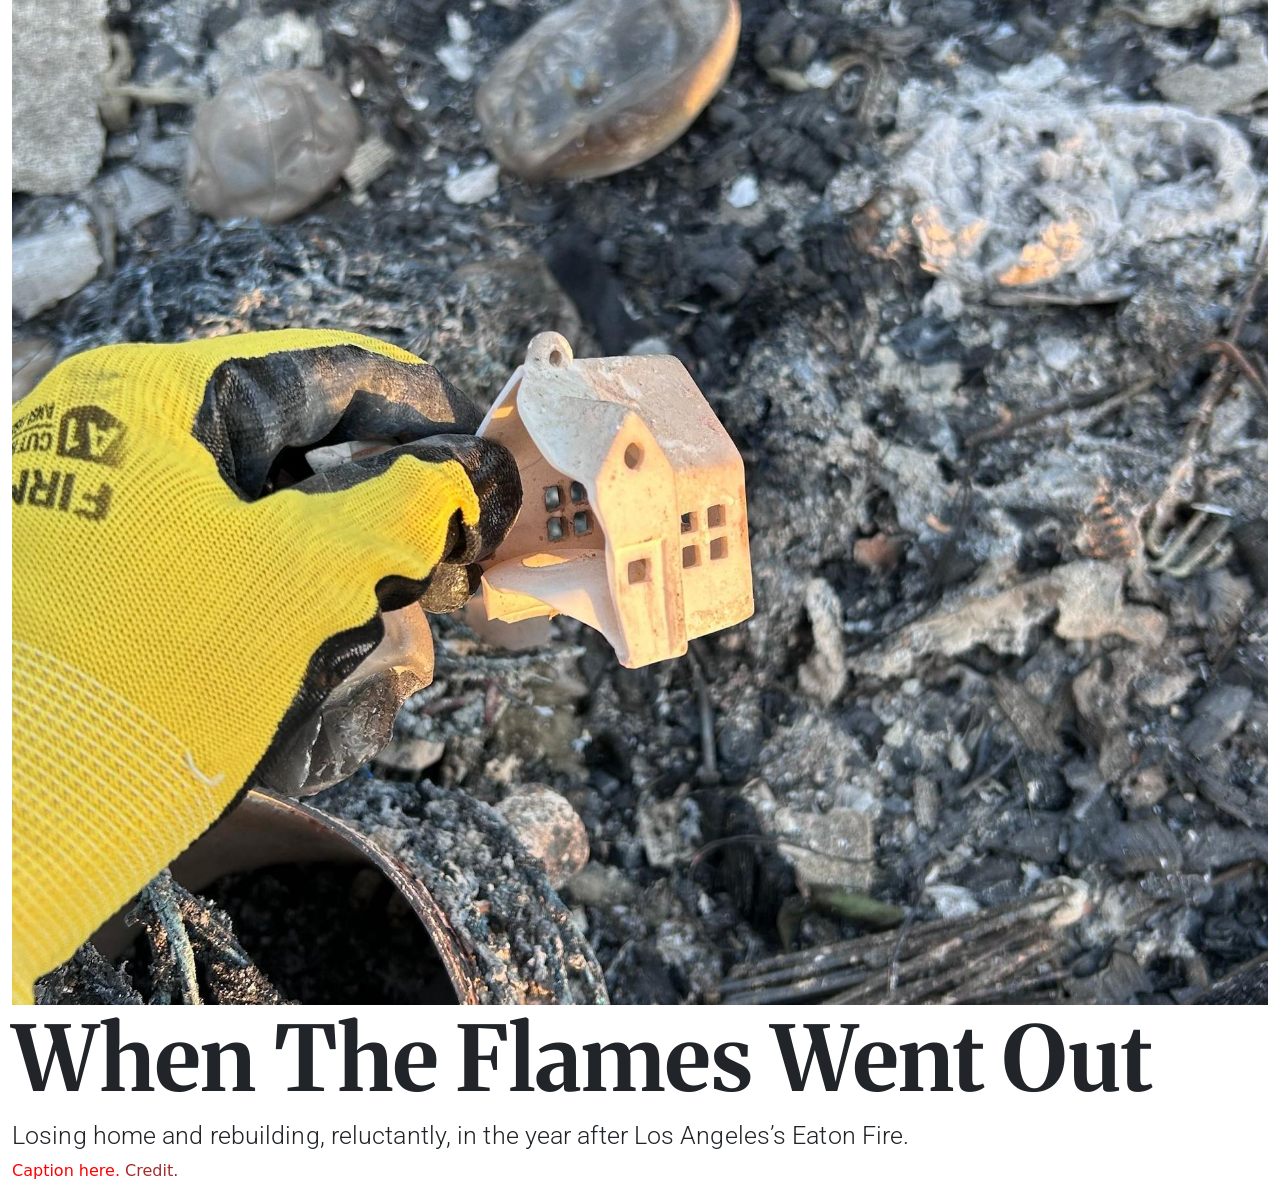
==== final-project/index.html @ 6adf5706 "worked on final" ====
<!doctype html>
<html lang="en">
    <head>
        <title>Brenna Tichy Final Project</title>

        <meta charset="utf-8" />
        <meta name="viewport" content="width=device-width, initial-scale=1, shrink-to-fit=no" />

        <link
            href="https://cdn.jsdelivr.net/npm/bootstrap@5.3.8/dist/css/bootstrap.min.css"
            rel="stylesheet"
            integrity="sha384-sRIl4kxILFvY47J16cr9ZwB07vP4J8+LH7qKQnuqkuIAvNWLzeN8tE5YBujZqJLB"
            crossorigin="anonymous" />

        <link rel="preconnect" href="https://fonts.googleapis.com" />
        <link rel="preconnect" href="https://fonts.gstatic.com" crossorigin />
        <link
            href="https://fonts.googleapis.com/css2?family=Merriweather:ital,opsz,wght@0,18..144,300..900;1,18..144,300..900&family=Roboto:ital,wght@0,100..900;1,100..900&display=swap"
            rel="stylesheet" />

        <link href="style.css" rel="stylesheet" />
    </head>

    <body>
        <div class="container-fluid" id="topper">
            <div class="row">
                <div class="col">
                    <img src="holding-house.jpg" alt="holding house" />
                    <h1>When The Flames Went Out</h1>
                </div>
            </div>
        </div>

        <div class="container-fluid" id="content">
            <div class="row">
                <div class="col">
                    <h2 id="subhead">
                        Losing home and rebuilding, reluctantly, in the year after Los Angeles’s Eaton Fire.
                    </h2>
                    <p class="caption">Caption here. <span class="credit">Credit.</span></p>
                </div>
            </div>
        </div>
    </body>
</html>
---- final-project/style.css ----
/*
MY COLOR PALETTE
Yellow - #e1c859
Red - 
Orange - 
Dark gray - 
Light red/gray - 
*/

@media screen {
    img {
        width: 100%;
    }

    h1 {
        font-family: "Merriweather", serif;
        font-weight: 700;
        letter-spacing: 0.1px;
        font-size: 30px;
    }

    h2 {
        font-family: "Roboto", sans-serif;
        font-weight: 300;
        letter-spacing: 0.1px;
        font-size: 25px;
    }
    .caption {
        color: red;
    }

    .credit {
        color: brown;
    }
}

@media (min-width: 576px) {
    h1 {
        font-size: 50px;
    }
}

@media (min-width: 768px) {
    h1 {
        font-size: 65px;
    }
}

@media (min-width: 992px) {
    h1 {
        font-size: 75px;
    }
}

@media (min-width: 1200px) {
    h1 {
        font-size: 90px;
    }
}
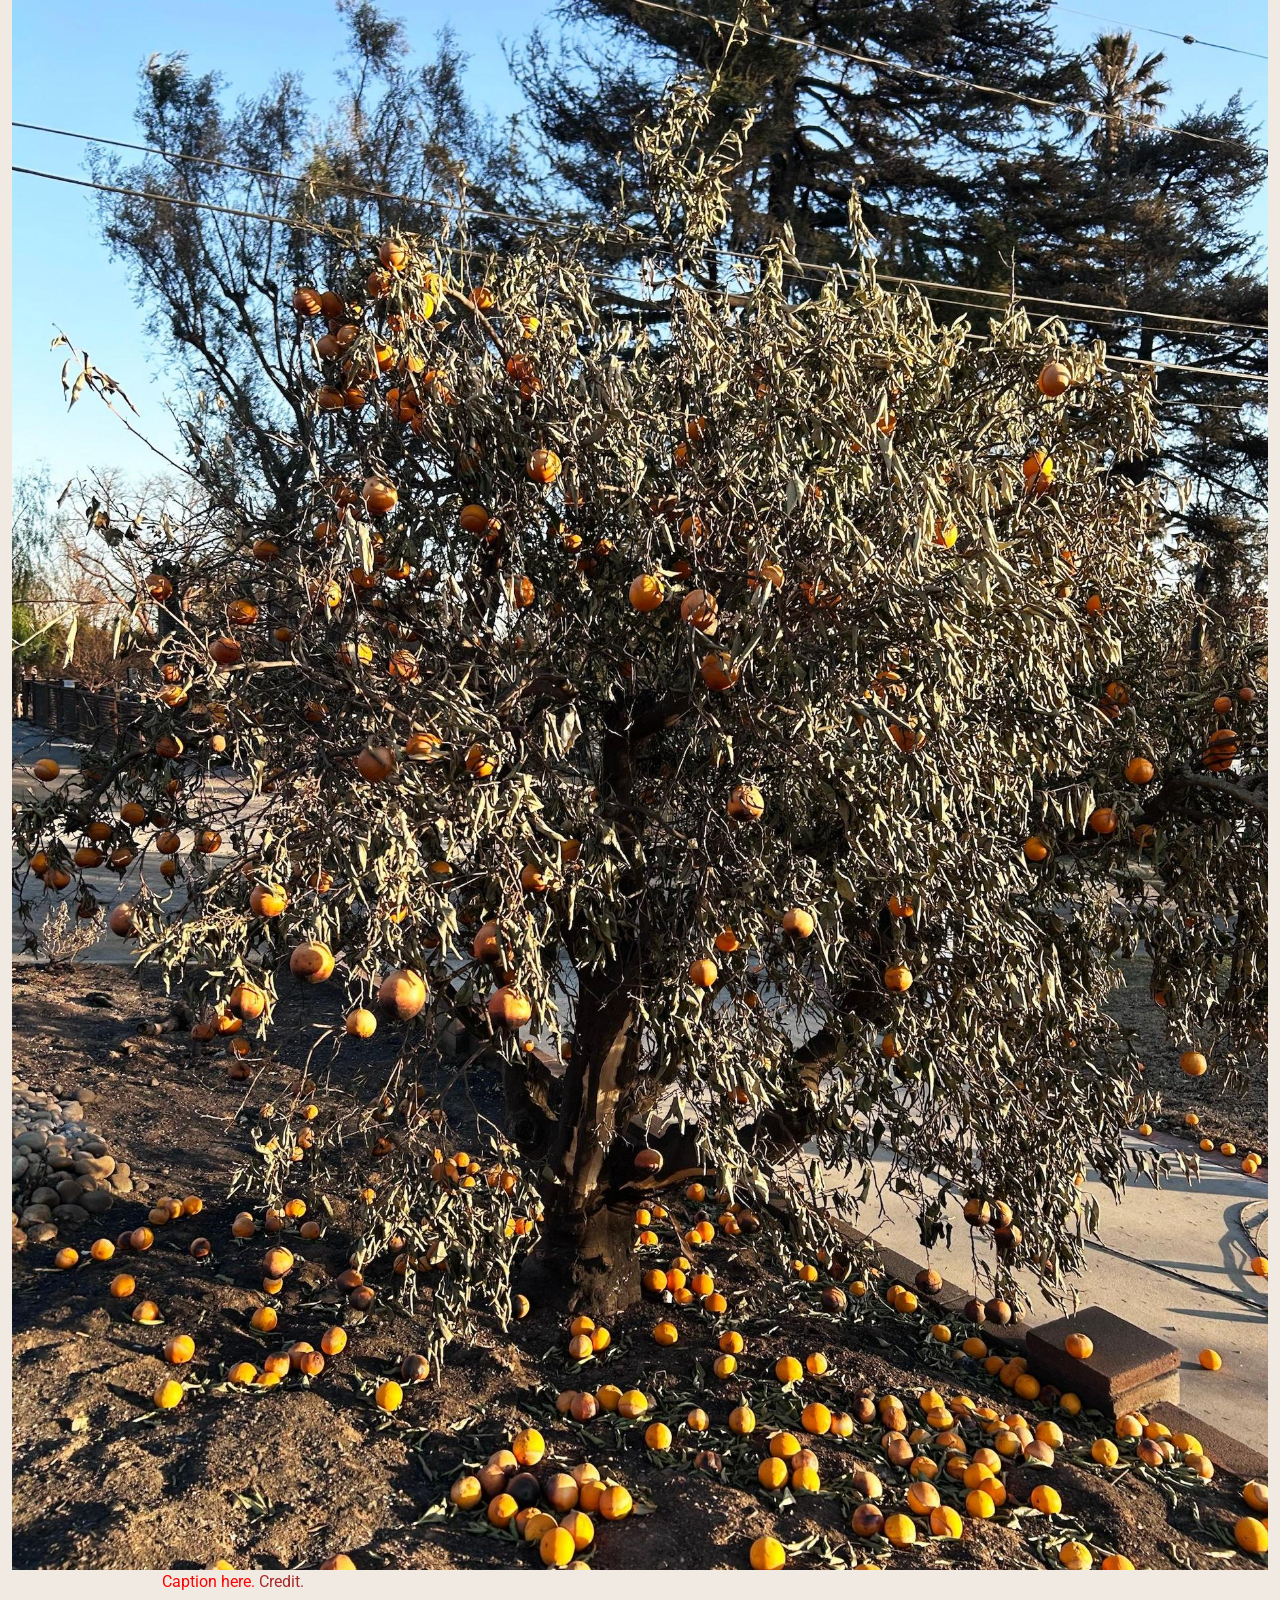
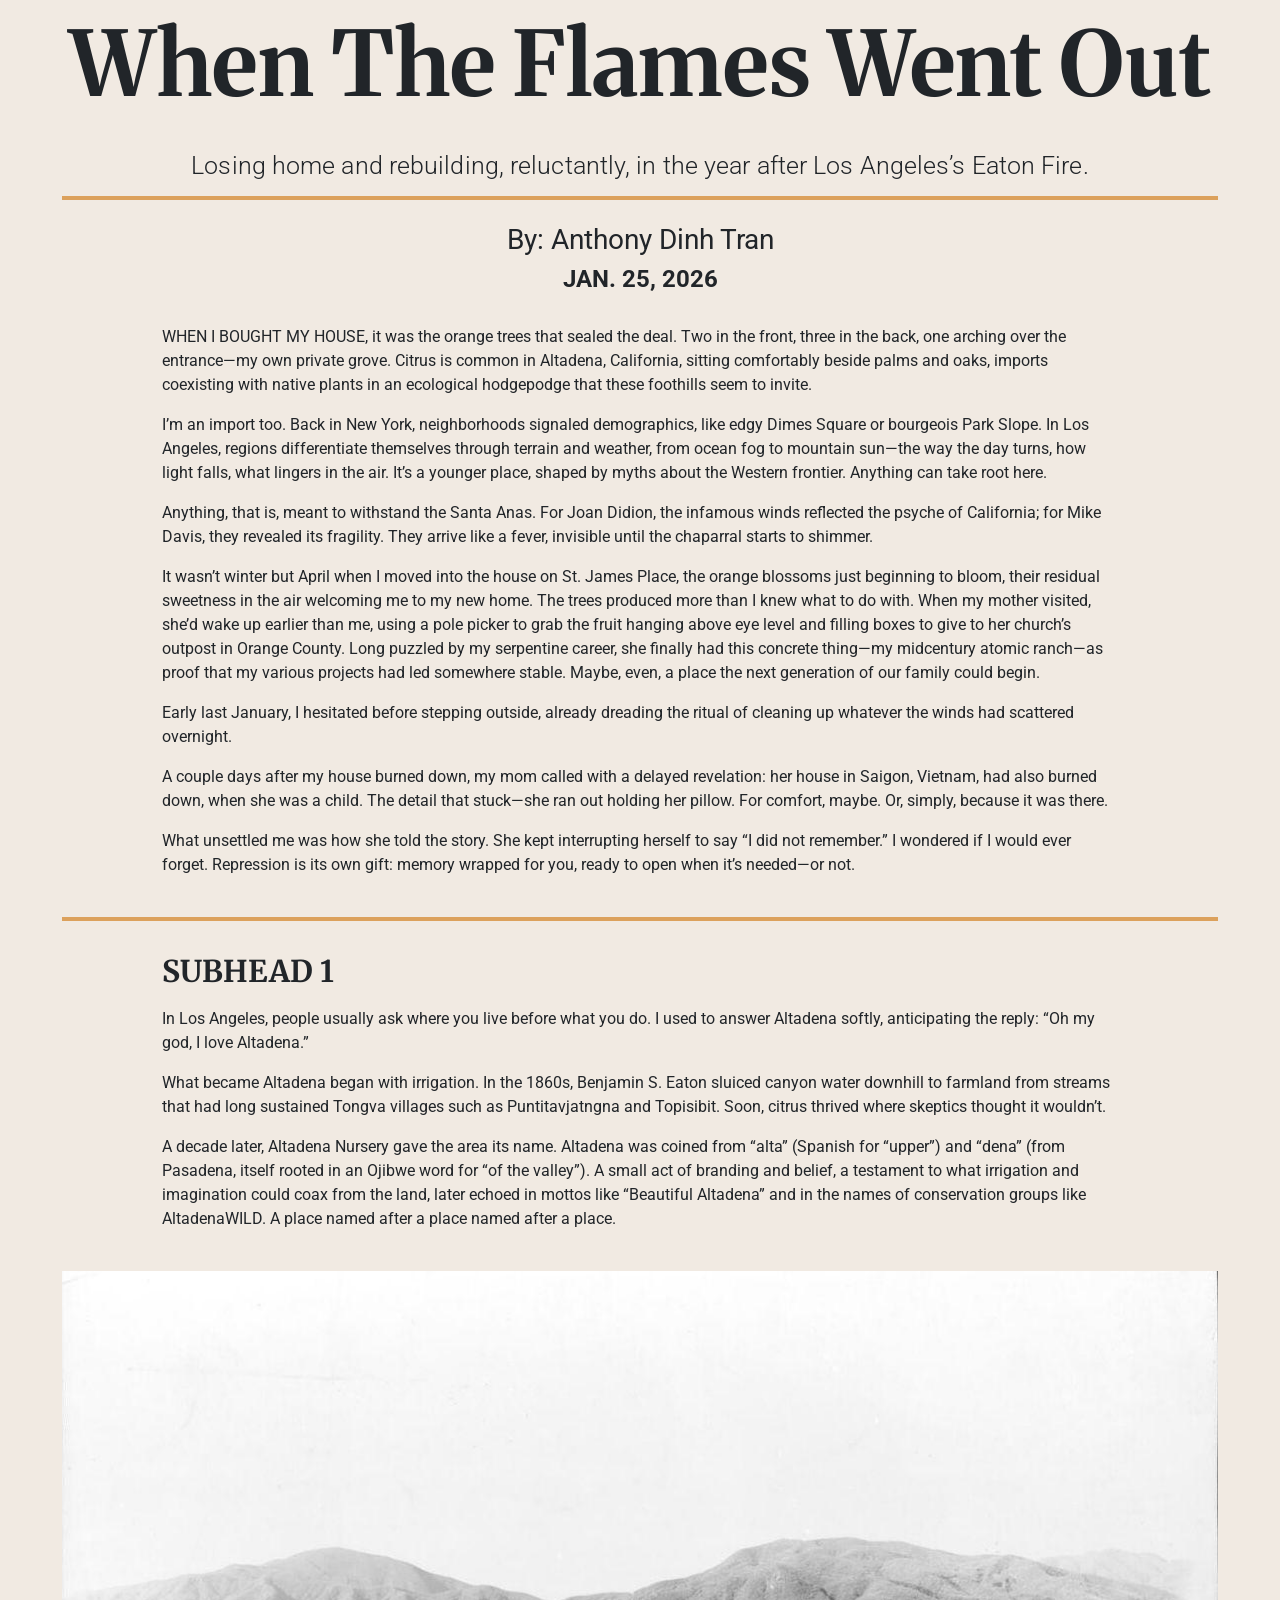
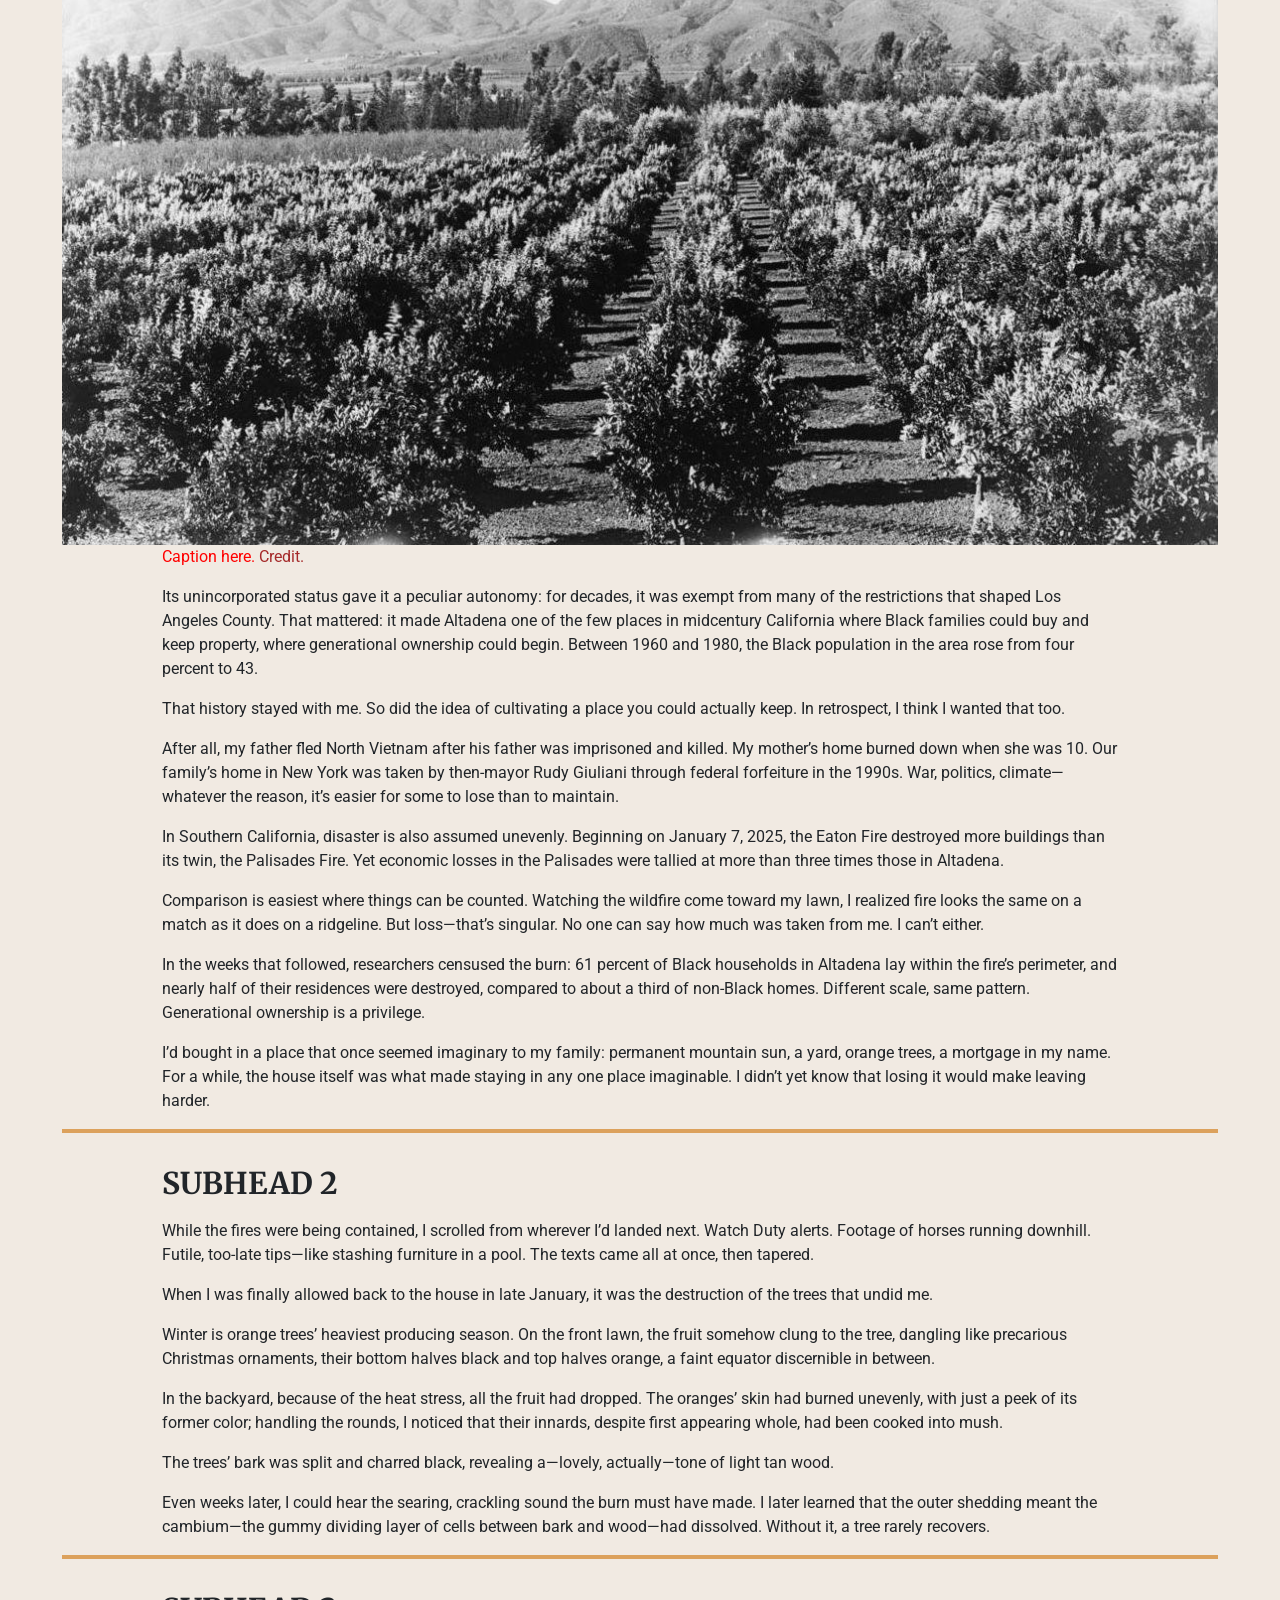
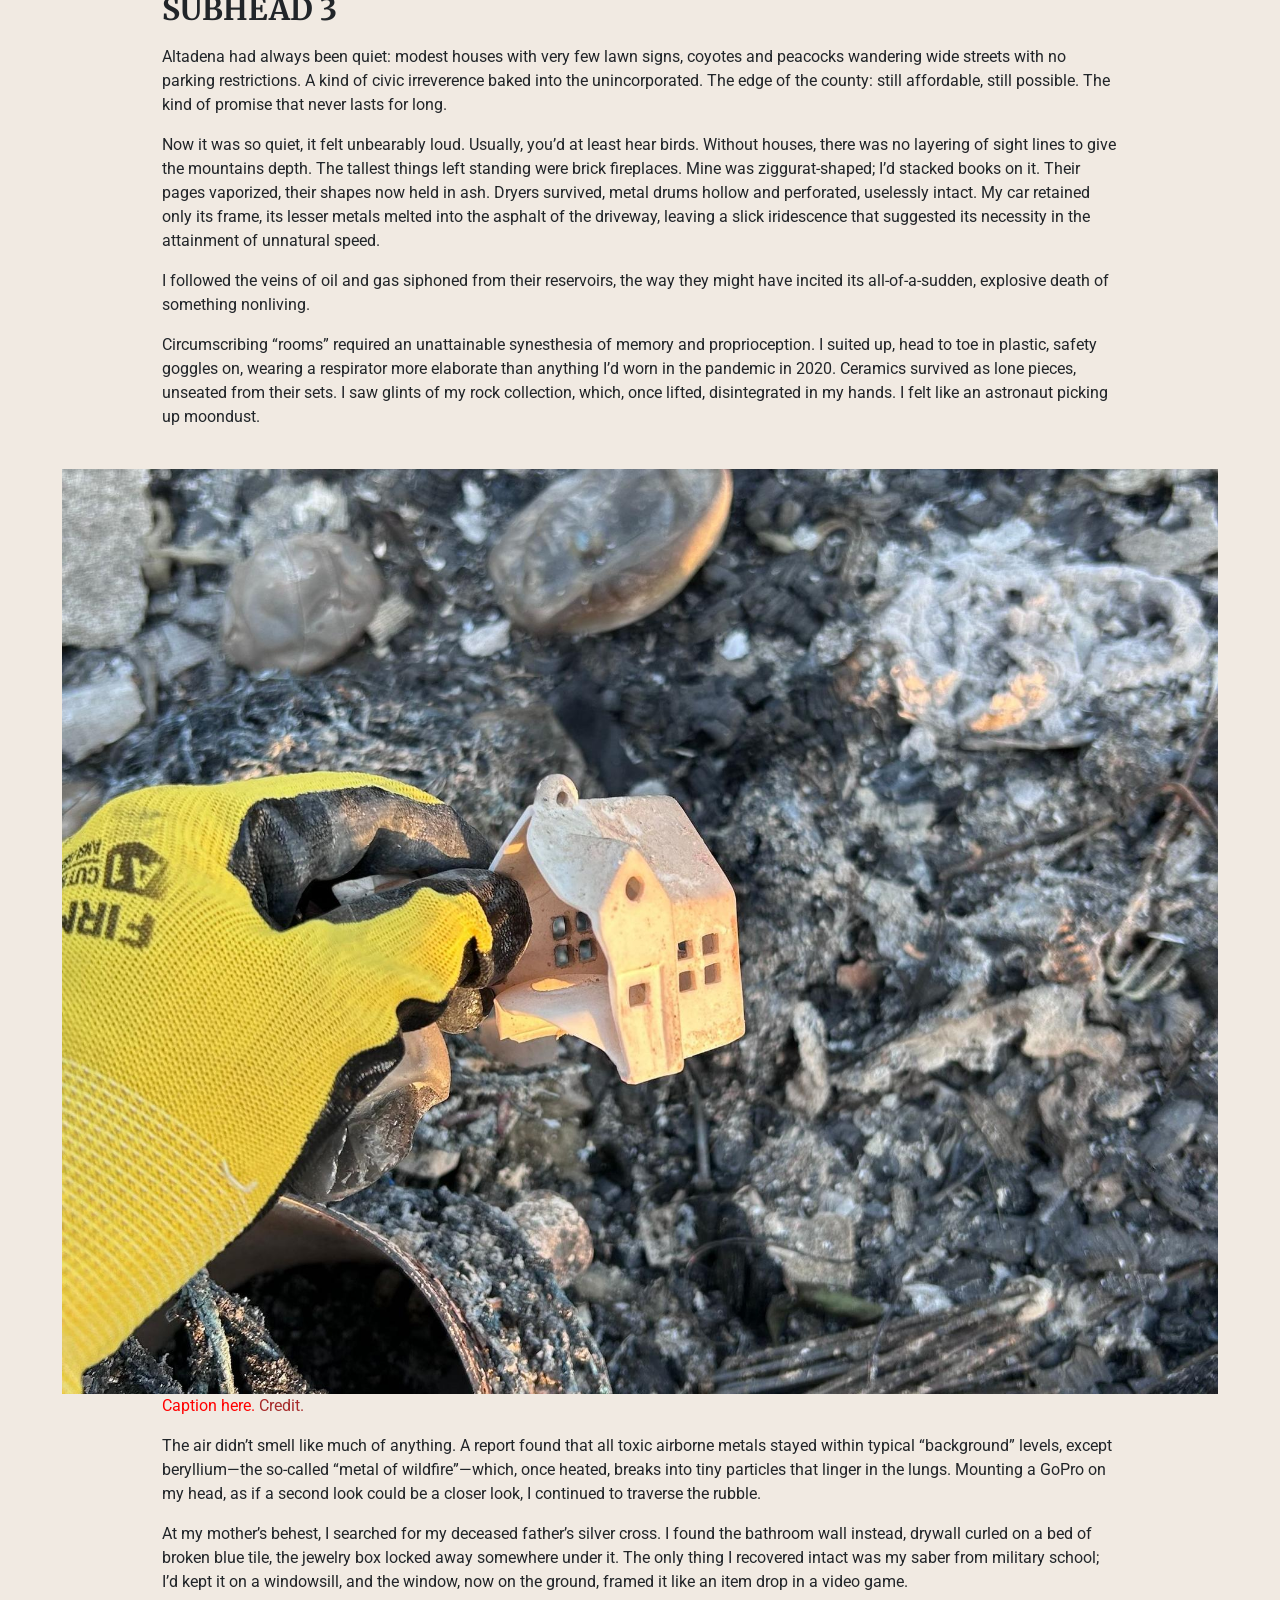
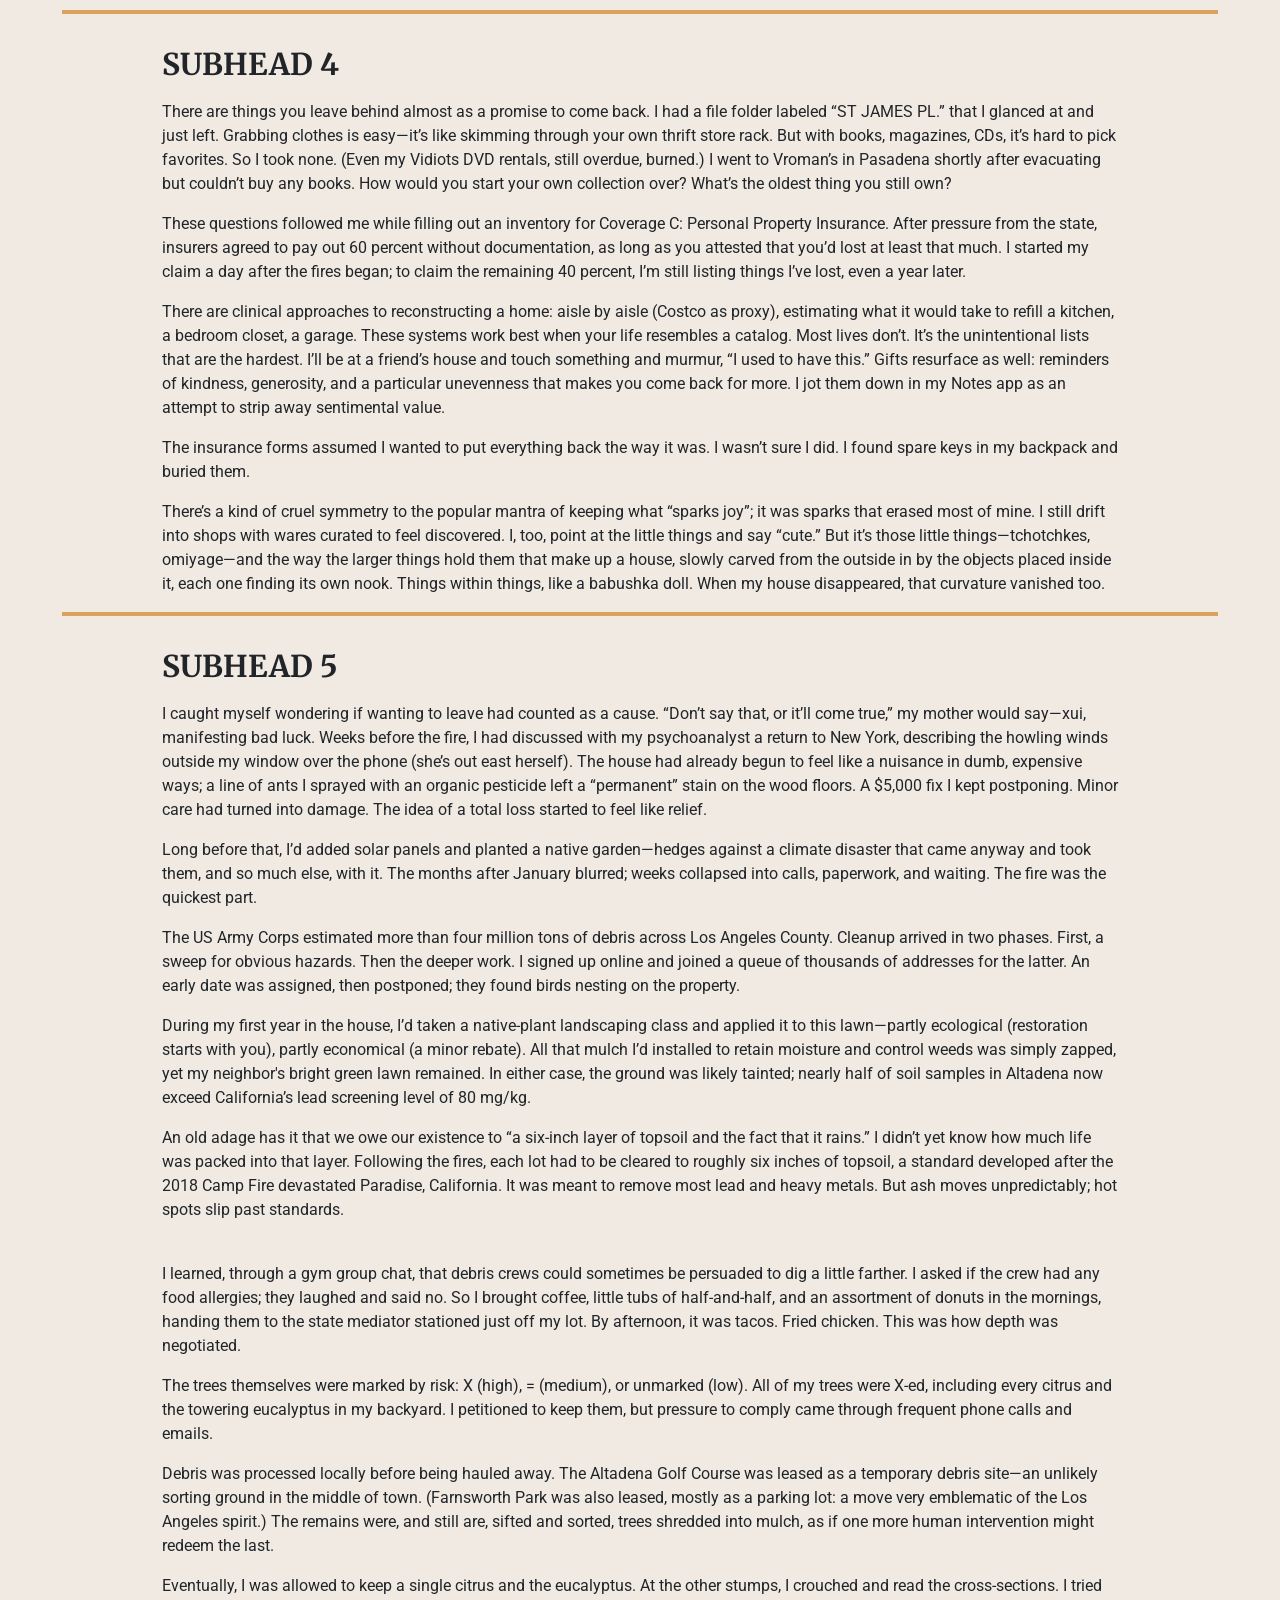
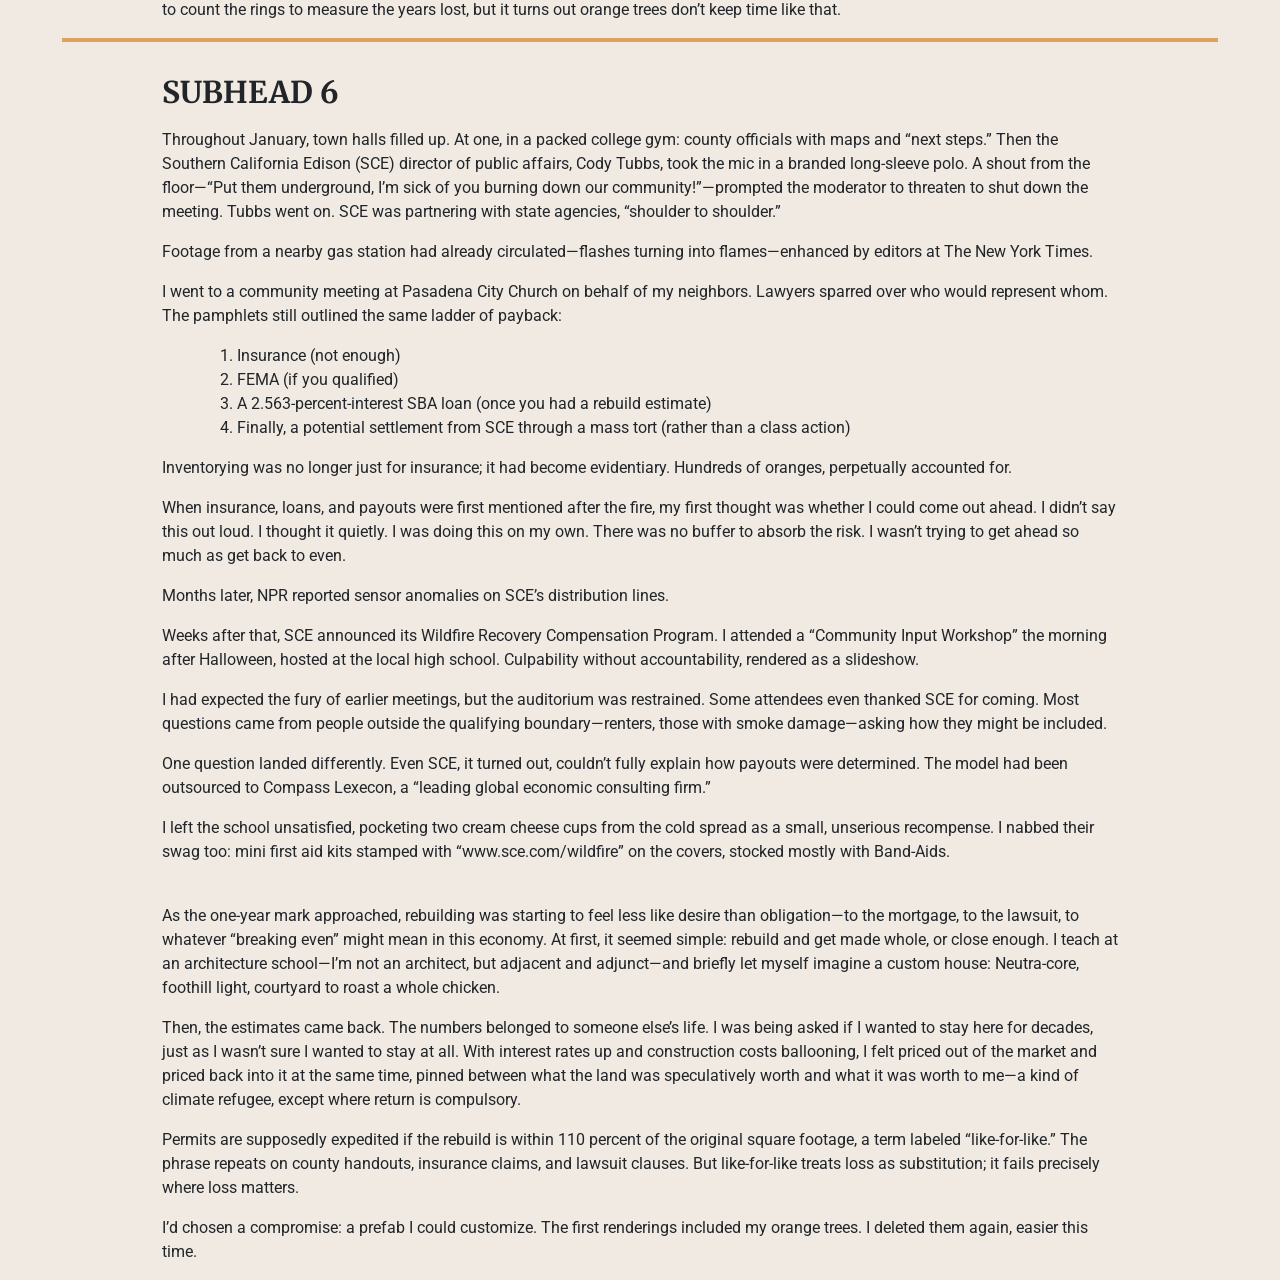
==== commit 06c1c948: "worked on final" ====
--- a/final-project/index.html
+++ b/final-project/index.html
@@ -25,7 +25,8 @@
         <div class="container-fluid" id="topper">
             <div class="row">
                 <div class="col">
-                    <img src="holding-house.jpg" alt="holding house" />
+                    <img src="orange.trees.jpg" alt="orange trees" />
+                    <p class="caption">Caption here. <span class="credit">Credit.</span></p>
                     <h1>When The Flames Went Out</h1>
                 </div>
             </div>
@@ -37,8 +38,381 @@
                     <h2 id="subhead">
                         Losing home and rebuilding, reluctantly, in the year after Los Angeles’s Eaton Fire.
                     </h2>
-                    <p class="caption">Caption here. <span class="credit">Credit.</span></p>
+                    <h3>By: Anthony Dinh Tran</h3>
+                    <h4>Jan. 25, 2026</h4>
+                    <br />
+                    <p>
+                        WHEN I BOUGHT MY HOUSE, it was the orange trees that sealed the deal. Two in the front, three in
+                        the back, one arching over the entrance—my own private grove. Citrus is common in Altadena,
+                        California, sitting comfortably beside palms and oaks, imports coexisting with native plants in
+                        an ecological hodgepodge that these foothills seem to invite.
+                    </p>
+                    <p>
+                        I’m an import too. Back in New York, neighborhoods signaled demographics, like edgy Dimes Square
+                        or bourgeois Park Slope. In Los Angeles, regions differentiate themselves through terrain and
+                        weather, from ocean fog to mountain sun—the way the day turns, how light falls, what lingers in
+                        the air. It’s a younger place, shaped by myths about the Western frontier. Anything can take
+                        root here.
+                    </p>
+                    <p>
+                        Anything, that is, meant to withstand the Santa Anas. For Joan Didion, the infamous winds
+                        reflected the psyche of California; for Mike Davis, they revealed its fragility. They arrive
+                        like a fever, invisible until the chaparral starts to shimmer.
+                    </p>
+                    <p>
+                        It wasn’t winter but April when I moved into the house on St. James Place, the orange blossoms
+                        just beginning to bloom, their residual sweetness in the air welcoming me to my new home. The
+                        trees produced more than I knew what to do with. When my mother visited, she’d wake up earlier
+                        than me, using a pole picker to grab the fruit hanging above eye level and filling boxes to give
+                        to her church’s outpost in Orange County. Long puzzled by my serpentine career, she finally had
+                        this concrete thing—my midcentury atomic ranch—as proof that my various projects had led
+                        somewhere stable. Maybe, even, a place the next generation of our family could begin.
+                    </p>
+                    <p>
+                        Early last January, I hesitated before stepping outside, already dreading the ritual of cleaning
+                        up whatever the winds had scattered overnight.
+                    </p>
+                    <p>
+                        A couple days after my house burned down, my mom called with a delayed revelation: her house in
+                        Saigon, Vietnam, had also burned down, when she was a child. The detail that stuck—she ran out
+                        holding her pillow. For comfort, maybe. Or, simply, because it was there.
+                    </p>
+                    <p>
+                        What unsettled me was how she told the story. She kept interrupting herself to say “I did not
+                        remember.” I wondered if I would ever forget. Repression is its own gift: memory wrapped for
+                        you, ready to open when it’s needed—or not.
+                    </p>
+                    <br />
+                    <h5></h5>
+                    <br />
+                    <h6 id="subhead1">Subhead 1</h6>
+                    <p>
+                        In Los Angeles, people usually ask where you live before what you do. I used to answer Altadena
+                        softly, anticipating the reply: “Oh my god, I love Altadena.”
+                    </p>
+                    <p>
+                        What became Altadena began with irrigation. In the 1860s, Benjamin S. Eaton sluiced canyon water
+                        downhill to farmland from streams that had long sustained Tongva villages such as
+                        Puntitavjatngna and Topisibit. Soon, citrus thrived where skeptics thought it wouldn’t.
+                    </p>
+                    <p>
+                        A decade later, Altadena Nursery gave the area its name. Altadena was coined from “alta”
+                        (Spanish for “upper”) and “dena” (from Pasadena, itself rooted in an Ojibwe word for “of the
+                        valley”). A small act of branding and belief, a testament to what irrigation and imagination
+                        could coax from the land, later echoed in mottos like “Beautiful Altadena” and in the names of
+                        conservation groups like AltadenaWILD. A place named after a place named after a place.
+                    </p>
+                    <br />
+                    <img
+                        src="https___assets.lareviewofbooks.org_uploads_View%20of%20Altadena%20Orchard,%20USC%20libraries.jpg"
+                        alt="orchards"
+                        id="orchard" />
+                    <p class="caption2">Caption here. <span class="credit2">Credit.</span></p>
+                    <p>
+                        Its unincorporated status gave it a peculiar autonomy: for decades, it was exempt from many of
+                        the restrictions that shaped Los Angeles County. That mattered: it made Altadena one of the few
+                        places in midcentury California where Black families could buy and keep property, where
+                        generational ownership could begin. Between 1960 and 1980, the Black population in the area rose
+                        from four percent to 43.
+                    </p>
+                    <p>
+                        That history stayed with me. So did the idea of cultivating a place you could actually keep. In
+                        retrospect, I think I wanted that too.
+                    </p>
+                    <p>
+                        After all, my father fled North Vietnam after his father was imprisoned and killed. My mother’s
+                        home burned down when she was 10. Our family’s home in New York was taken by then-mayor Rudy
+                        Giuliani through federal forfeiture in the 1990s. War, politics, climate—whatever the reason,
+                        it’s easier for some to lose than to maintain.
+                    </p>
+                    <p>
+                        In Southern California, disaster is also assumed unevenly. Beginning on January 7, 2025, the
+                        Eaton Fire destroyed more buildings than its twin, the Palisades Fire. Yet economic losses in
+                        the Palisades were tallied at more than three times those in Altadena.
+                    </p>
+                    <p>
+                        Comparison is easiest where things can be counted. Watching the wildfire come toward my lawn, I
+                        realized fire looks the same on a match as it does on a ridgeline. But loss—that’s singular. No
+                        one can say how much was taken from me. I can’t either.
+                    </p>
+                    <p>
+                        In the weeks that followed, researchers censused the burn: 61 percent of Black households in
+                        Altadena lay within the fire’s perimeter, and nearly half of their residences were destroyed,
+                        compared to about a third of non-Black homes. Different scale, same pattern. Generational
+                        ownership is a privilege.
+                    </p>
+                    <p>
+                        I’d bought in a place that once seemed imaginary to my family: permanent mountain sun, a yard,
+                        orange trees, a mortgage in my name. For a while, the house itself was what made staying in any
+                        one place imaginable. I didn’t yet know that losing it would make leaving harder.
+                    </p>
+                    <h5></h5>
+                    <br />
+                    <h6 id="subhead2">Subhead 2</h6>
+                    <p>
+                        While the fires were being contained, I scrolled from wherever I’d landed next. Watch Duty
+                        alerts. Footage of horses running downhill. Futile, too-late tips—like stashing furniture in a
+                        pool. The texts came all at once, then tapered.
+                    </p>
+                    <p>
+                        When I was finally allowed back to the house in late January, it was the destruction of the
+                        trees that undid me.
+                    </p>
+                    <p>
+                        Winter is orange trees’ heaviest producing season. On the front lawn, the fruit somehow clung to
+                        the tree, dangling like precarious Christmas ornaments, their bottom halves black and top halves
+                        orange, a faint equator discernible in between.
+                    </p>
+                    <p>
+                        In the backyard, because of the heat stress, all the fruit had dropped. The oranges’ skin had
+                        burned unevenly, with just a peek of its former color; handling the rounds, I noticed that their
+                        innards, despite first appearing whole, had been cooked into mush.
+                    </p>
+                    <p>
+                        The trees’ bark was split and charred black, revealing a—lovely, actually—tone of light tan
+                        wood.
+                    </p>
+                    <p>
+                        Even weeks later, I could hear the searing, crackling sound the burn must have made. I later
+                        learned that the outer shedding meant the cambium—the gummy dividing layer of cells between bark
+                        and wood—had dissolved. Without it, a tree rarely recovers.
+                    </p>
+                    <h5></h5>
+                    <br />
+                    <h6 id="subhead3">Subhead 3</h6>
+                    <p>
+                        Altadena had always been quiet: modest houses with very few lawn signs, coyotes and peacocks
+                        wandering wide streets with no parking restrictions. A kind of civic irreverence baked into the
+                        unincorporated. The edge of the county: still affordable, still possible. The kind of promise
+                        that never lasts for long.
+                    </p>
+                    <p>
+                        Now it was so quiet, it felt unbearably loud. Usually, you’d at least hear birds. Without
+                        houses, there was no layering of sight lines to give the mountains depth. The tallest things
+                        left standing were brick fireplaces. Mine was ziggurat-shaped; I’d stacked books on it. Their
+                        pages vaporized, their shapes now held in ash. Dryers survived, metal drums hollow and
+                        perforated, uselessly intact. My car retained only its frame, its lesser metals melted into the
+                        asphalt of the driveway, leaving a slick iridescence that suggested its necessity in the
+                        attainment of unnatural speed.
+                    </p>
+                    <p>
+                        I followed the veins of oil and gas siphoned from their reservoirs, the way they might have
+                        incited its all-of-a-sudden, explosive death of something nonliving.
+                    </p>
+                    <p>
+                        Circumscribing “rooms” required an unattainable synesthesia of memory and proprioception. I
+                        suited up, head to toe in plastic, safety goggles on, wearing a respirator more elaborate than
+                        anything I’d worn in the pandemic in 2020. Ceramics survived as lone pieces, unseated from their
+                        sets. I saw glints of my rock collection, which, once lifted, disintegrated in my hands. I felt
+                        like an astronaut picking up moondust.
+                    </p>
+                    <br />
+                    <img src="holding-house.jpg" alt="holding house" id="house" />
+                    <p class="caption3">Caption here. <span class="credit3">Credit.</span></p>
+                    <p>
+                        The air didn’t smell like much of anything. A report found that all toxic airborne metals stayed
+                        within typical “background” levels, except beryllium—the so-called “metal of wildfire”—which,
+                        once heated, breaks into tiny particles that linger in the lungs. Mounting a GoPro on my head,
+                        as if a second look could be a closer look, I continued to traverse the rubble.
+                    </p>
+                    <p>
+                        At my mother’s behest, I searched for my deceased father’s silver cross. I found the bathroom
+                        wall instead, drywall curled on a bed of broken blue tile, the jewelry box locked away somewhere
+                        under it. The only thing I recovered intact was my saber from military school; I’d kept it on a
+                        windowsill, and the window, now on the ground, framed it like an item drop in a video game.
+                    </p>
+                    <h5></h5>
+                    <br />
+                    <h6 id="subhead4">Subhead 4</h6>
+                    <p>
+                        There are things you leave behind almost as a promise to come back. I had a file folder labeled
+                        “ST JAMES PL.” that I glanced at and just left. Grabbing clothes is easy—it’s like skimming
+                        through your own thrift store rack. But with books, magazines, CDs, it’s hard to pick favorites.
+                        So I took none. (Even my Vidiots DVD rentals, still overdue, burned.) I went to Vroman’s in
+                        Pasadena shortly after evacuating but couldn’t buy any books. How would you start your own
+                        collection over? What’s the oldest thing you still own?
+                    </p>
+                    <p>
+                        These questions followed me while filling out an inventory for Coverage C: Personal Property
+                        Insurance. After pressure from the state, insurers agreed to pay out 60 percent without
+                        documentation, as long as you attested that you’d lost at least that much. I started my claim a
+                        day after the fires began; to claim the remaining 40 percent, I’m still listing things I’ve
+                        lost, even a year later.
+                    </p>
+                    <p>
+                        There are clinical approaches to reconstructing a home: aisle by aisle (Costco as proxy),
+                        estimating what it would take to refill a kitchen, a bedroom closet, a garage. These systems
+                        work best when your life resembles a catalog. Most lives don’t. It’s the unintentional lists
+                        that are the hardest. I’ll be at a friend’s house and touch something and murmur, “I used to
+                        have this.” Gifts resurface as well: reminders of kindness, generosity, and a particular
+                        unevenness that makes you come back for more. I jot them down in my Notes app as an attempt to
+                        strip away sentimental value.
+                    </p>
+                    <p>
+                        The insurance forms assumed I wanted to put everything back the way it was. I wasn’t sure I did.
+                        I found spare keys in my backpack and buried them.
+                    </p>
+                    <p>
+                        There’s a kind of cruel symmetry to the popular mantra of keeping what “sparks joy”; it was
+                        sparks that erased most of mine. I still drift into shops with wares curated to feel discovered.
+                        I, too, point at the little things and say “cute.” But it’s those little things—tchotchkes,
+                        omiyage—and the way the larger things hold them that make up a house, slowly carved from the
+                        outside in by the objects placed inside it, each one finding its own nook. Things within things,
+                        like a babushka doll. When my house disappeared, that curvature vanished too.
+                    </p>
+                    <h5></h5>
+                    <br />
+                    <h6 id="subhead5">Subhead 5</h6>
+                    <p>
+                        I caught myself wondering if wanting to leave had counted as a cause. “Don’t say that, or it’ll
+                        come true,” my mother would say—xui, manifesting bad luck. Weeks before the fire, I had
+                        discussed with my psychoanalyst a return to New York, describing the howling winds outside my
+                        window over the phone (she’s out east herself). The house had already begun to feel like a
+                        nuisance in dumb, expensive ways; a line of ants I sprayed with an organic pesticide left a
+                        “permanent” stain on the wood floors. A $5,000 fix I kept postponing. Minor care had turned into
+                        damage. The idea of a total loss started to feel like relief.
+                    </p>
+                    <p>
+                        Long before that, I’d added solar panels and planted a native garden—hedges against a climate
+                        disaster that came anyway and took them, and so much else, with it. The months after January
+                        blurred; weeks collapsed into calls, paperwork, and waiting. The fire was the quickest part.
+                    </p>
+                    <p>
+                        The US Army Corps estimated more than four million tons of debris across Los Angeles County.
+                        Cleanup arrived in two phases. First, a sweep for obvious hazards. Then the deeper work. I
+                        signed up online and joined a queue of thousands of addresses for the latter. An early date was
+                        assigned, then postponed; they found birds nesting on the property.
+                    </p>
+                    <p>
+                        During my first year in the house, I’d taken a native-plant landscaping class and applied it to
+                        this lawn—partly ecological (restoration starts with you), partly economical (a minor rebate).
+                        All that mulch I’d installed to retain moisture and control weeds was simply zapped, yet my
+                        neighbor's bright green lawn remained. In either case, the ground was likely tainted; nearly
+                        half of soil samples in Altadena now exceed California’s lead screening level of 80 mg/kg.
+                    </p>
+                    <p>
+                        An old adage has it that we owe our existence to “a six-inch layer of topsoil and the fact that
+                        it rains.” I didn’t yet know how much life was packed into that layer. Following the fires, each
+                        lot had to be cleared to roughly six inches of topsoil, a standard developed after the 2018 Camp
+                        Fire devastated Paradise, California. It was meant to remove most lead and heavy metals. But ash
+                        moves unpredictably; hot spots slip past standards.
+                    </p>
+                    <br />
+                    <!-- PUT INFOGRAPHIC -->
+                    <p>
+                        I learned, through a gym group chat, that debris crews could sometimes be persuaded to dig a
+                        little farther. I asked if the crew had any food allergies; they laughed and said no. So I
+                        brought coffee, little tubs of half-and-half, and an assortment of donuts in the mornings,
+                        handing them to the state mediator stationed just off my lot. By afternoon, it was tacos. Fried
+                        chicken. This was how depth was negotiated.
+                    </p>
+                    <p>
+                        The trees themselves were marked by risk: X (high), = (medium), or unmarked (low). All of my
+                        trees were X-ed, including every citrus and the towering eucalyptus in my backyard. I petitioned
+                        to keep them, but pressure to comply came through frequent phone calls and emails.
+                    </p>
+                    <p>
+                        Debris was processed locally before being hauled away. The Altadena Golf Course was leased as a
+                        temporary debris site—an unlikely sorting ground in the middle of town. (Farnsworth Park was
+                        also leased, mostly as a parking lot: a move very emblematic of the Los Angeles spirit.) The
+                        remains were, and still are, sifted and sorted, trees shredded into mulch, as if one more human
+                        intervention might redeem the last.
+                    </p>
+                    <p>
+                        Eventually, I was allowed to keep a single citrus and the eucalyptus. At the other stumps, I
+                        crouched and read the cross-sections. I tried to count the rings to measure the years lost, but
+                        it turns out orange trees don’t keep time like that.
+                    </p>
+                    <h5></h5>
+                    <br />
+                    <h6 id="subhead6">Subhead 6</h6>
+                    <p>
+                        Throughout January, town halls filled up. At one, in a packed college gym: county officials with
+                        maps and “next steps.” Then the Southern California Edison (SCE) director of public affairs,
+                        Cody Tubbs, took the mic in a branded long-sleeve polo. A shout from the floor—“Put them
+                        underground, I’m sick of you burning down our community!”—prompted the moderator to threaten to
+                        shut down the meeting. Tubbs went on. SCE was partnering with state agencies, “shoulder to
+                        shoulder.”
+                    </p>
+                    <p>
+                        Footage from a nearby gas station had already circulated—flashes turning into flames—enhanced by
+                        editors at The New York Times.
+                    </p>
+                    <p>
+                        I went to a community meeting at Pasadena City Church on behalf of my neighbors. Lawyers sparred
+                        over who would represent whom. The pamphlets still outlined the same ladder of payback:
+                    </p>
+                    <ol>
+                        <li>Insurance (not enough)</li>
+                        <li>FEMA (if you qualified)</li>
+                        <li>A 2.563-percent-interest SBA loan (once you had a rebuild estimate)</li>
+                        <li>
+                            Finally, a potential settlement from SCE through a mass tort (rather than a class action)
+                        </li>
+                    </ol>
+                    <p>
+                        Inventorying was no longer just for insurance; it had become evidentiary. Hundreds of oranges,
+                        perpetually accounted for.
+                    </p>
+                    <p>
+                        When insurance, loans, and payouts were first mentioned after the fire, my first thought was
+                        whether I could come out ahead. I didn’t say this out loud. I thought it quietly. I was doing
+                        this on my own. There was no buffer to absorb the risk. I wasn’t trying to get ahead so much as
+                        get back to even.
+                    </p>
+                    <p>Months later, NPR reported sensor anomalies on SCE’s distribution lines.</p>
+                    <p>
+                        Weeks after that, SCE announced its Wildfire Recovery Compensation Program. I attended a
+                        “Community Input Workshop” the morning after Halloween, hosted at the local high school.
+                        Culpability without accountability, rendered as a slideshow.
+                    </p>
+                    <p>
+                        I had expected the fury of earlier meetings, but the auditorium was restrained. Some attendees
+                        even thanked SCE for coming. Most questions came from people outside the qualifying
+                        boundary—renters, those with smoke damage—asking how they might be included.
+                    </p>
+                    <p>
+                        One question landed differently. Even SCE, it turned out, couldn’t fully explain how payouts
+                        were determined. The model had been outsourced to Compass Lexecon, a “leading global economic
+                        consulting firm.”
+                    </p>
+                    <p>
+                        I left the school unsatisfied, pocketing two cream cheese cups from the cold spread as a small,
+                        unserious recompense. I nabbed their swag too: mini first aid kits stamped with
+                        “www.sce.com/wildfire” on the covers, stocked mostly with Band-Aids.
+                    </p>
+                    <br />
+                    <!-- PUT INFOGRAPHIC -->
+                    <p>
+                        As the one-year mark approached, rebuilding was starting to feel less like desire than
+                        obligation—to the mortgage, to the lawsuit, to whatever “breaking even” might mean in this
+                        economy. At first, it seemed simple: rebuild and get made whole, or close enough. I teach at an
+                        architecture school—I’m not an architect, but adjacent and adjunct—and briefly let myself
+                        imagine a custom house: Neutra-core, foothill light, courtyard to roast a whole chicken.
+                    </p>
+                    <p>
+                        Then, the estimates came back. The numbers belonged to someone else’s life. I was being asked if
+                        I wanted to stay here for decades, just as I wasn’t sure I wanted to stay at all. With interest
+                        rates up and construction costs ballooning, I felt priced out of the market and priced back into
+                        it at the same time, pinned between what the land was speculatively worth and what it was worth
+                        to me—a kind of climate refugee, except where return is compulsory.
+                    </p>
+                    <p>
+                        Permits are supposedly expedited if the rebuild is within 110 percent of the original square
+                        footage, a term labeled “like-for-like.” The phrase repeats on county handouts, insurance
+                        claims, and lawsuit clauses. But like-for-like treats loss as substitution; it fails precisely
+                        where loss matters.
+                    </p>
+                    <p>
+                        I’d chosen a compromise: a prefab I could customize. The first renderings included my orange
+                        trees. I deleted them again, easier this time.
+                    </p>
                 </div>
+            </div>
+        </div>
+        <div class="container-fluid" id="image1">
+            <div class="row">
+                <div class="col"></div>
             </div>
         </div>
     </body>
--- a/final-project/style.css
+++ b/final-project/style.css
@@ -8,6 +8,9 @@
 */
 
 @media screen {
+    #topper {
+        background-color: #f1eae2;
+    }
     img {
         width: 100%;
     }
@@ -17,20 +20,91 @@
         font-weight: 700;
         letter-spacing: 0.1px;
         font-size: 30px;
+        text-align: center;
     }
 
+    #content {
+        background-color: #f1eae2;
+    }
     h2 {
         font-family: "Roboto", sans-serif;
         font-weight: 300;
         letter-spacing: 0.1px;
         font-size: 25px;
+        margin-top: 10px;
+        margin-left: 50px;
+        margin-right: 50px;
+        border-bottom: 4px solid #dca15c;
+        text-align: center;
+        padding: 15px;
     }
     .caption {
         color: red;
+        font-family: "Roboto", sans-serif;
     }
 
     .credit {
         color: brown;
+        font-family: "Roboto", sans-serif;
+    }
+    h3 {
+        font-family: "Roboto", sans-serif;
+        font-weight: normal;
+        text-align: center;
+        padding-top: 15px;
+    }
+
+    h4 {
+        font-family: "Roboto", sans-serif;
+        font-weight: bold;
+        text-align: center;
+        text-transform: uppercase;
+    }
+
+    p {
+        font-family: "Roboto", sans-serif;
+    }
+    h5 {
+        border-bottom: 4px solid #dca15c;
+        margin-left: 50px;
+        margin-right: 50px;
+    }
+    #orchard {
+        padding-left: 50px;
+        padding-right: 50px;
+    }
+    .caption2 {
+        color: red;
+        font-family: "Roboto", sans-serif;
+    }
+
+    .credit2 {
+        color: brown;
+        font-family: "Roboto", sans-serif;
+    }
+    h6 {
+        font-family: "Merriweather", serif;
+        text-transform: uppercase;
+        font-weight: bold;
+        font-size: 30px;
+        margin-left: 150px;
+        padding-bottom: 10px;
+    }
+    .caption3 {
+        color: red;
+        font-family: "Roboto", sans-serif;
+    }
+
+    .credit3 {
+        color: brown;
+        font-family: "Roboto", sans-serif;
+    }
+    #house {
+        padding-left: 50px;
+        padding-right: 50px;
+    }
+    ol {
+        font-family: "Roboto", sans-serif;
     }
 }
 
@@ -38,11 +112,33 @@
     h1 {
         font-size: 50px;
     }
+    p {
+        margin-left: 50px;
+        margin-right: 50px;
+    }
+    h6 {
+        margin-left: 50px;
+        margin-right: 50px;
+    }
+    ol {
+        padding-left: 100px;
+    }
 }
 
 @media (min-width: 768px) {
     h1 {
         font-size: 65px;
+    }
+    p {
+        margin-left: 75px;
+        margin-right: 75px;
+    }
+    h6 {
+        margin-left: 75px;
+        margin-right: 75px;
+    }
+    ol {
+        padding-left: 150px;
     }
 }
 
@@ -50,10 +146,32 @@
     h1 {
         font-size: 75px;
     }
+    p {
+        margin-left: 100px;
+        margin-right: 100px;
+    }
+    h6 {
+        margin-left: 100px;
+        margin-right: 100px;
+    }
+    ol {
+        padding-left: 200px;
+    }
 }
 
 @media (min-width: 1200px) {
     h1 {
         font-size: 90px;
     }
+    p {
+        margin-left: 150px;
+        margin-right: 150px;
+    }
+    h6 {
+        margin-left: 150px;
+        margin-right: 150px;
+    }
+    ol {
+        padding-left: 225px;
+    }
 }
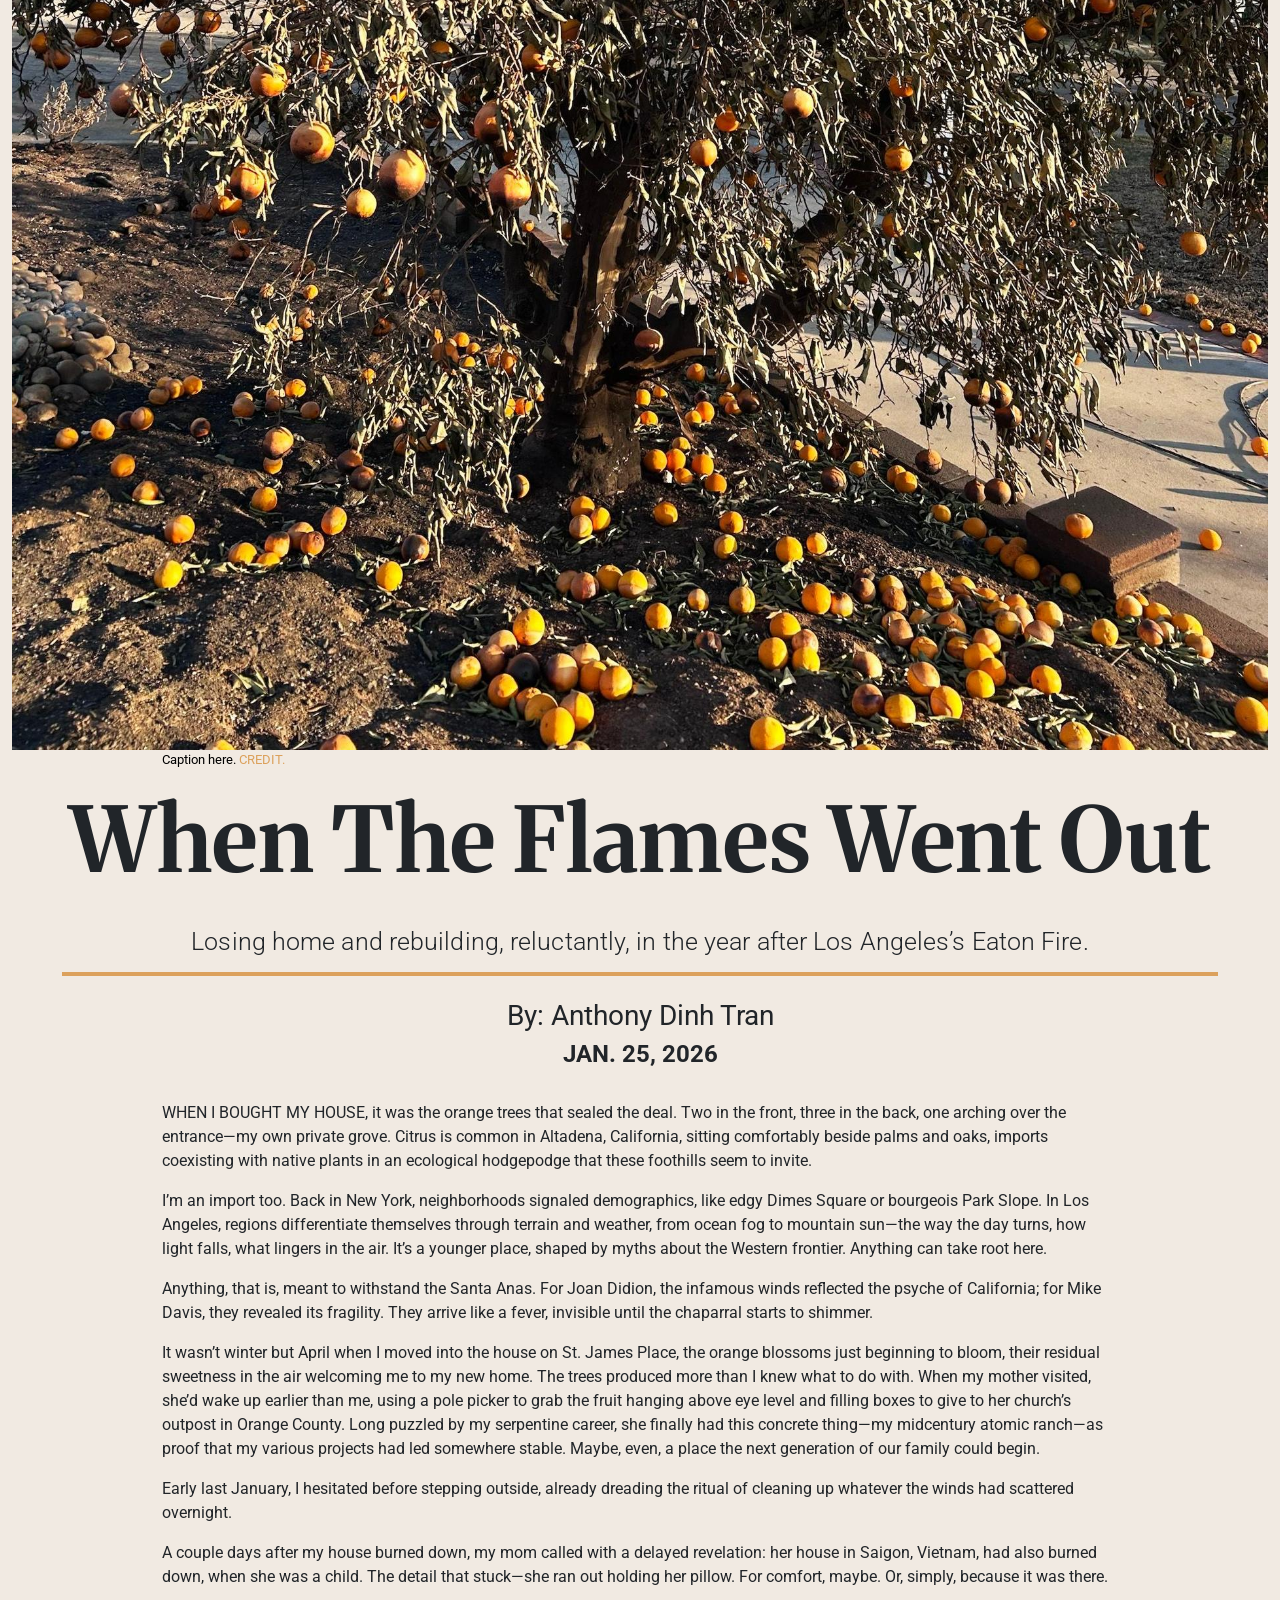
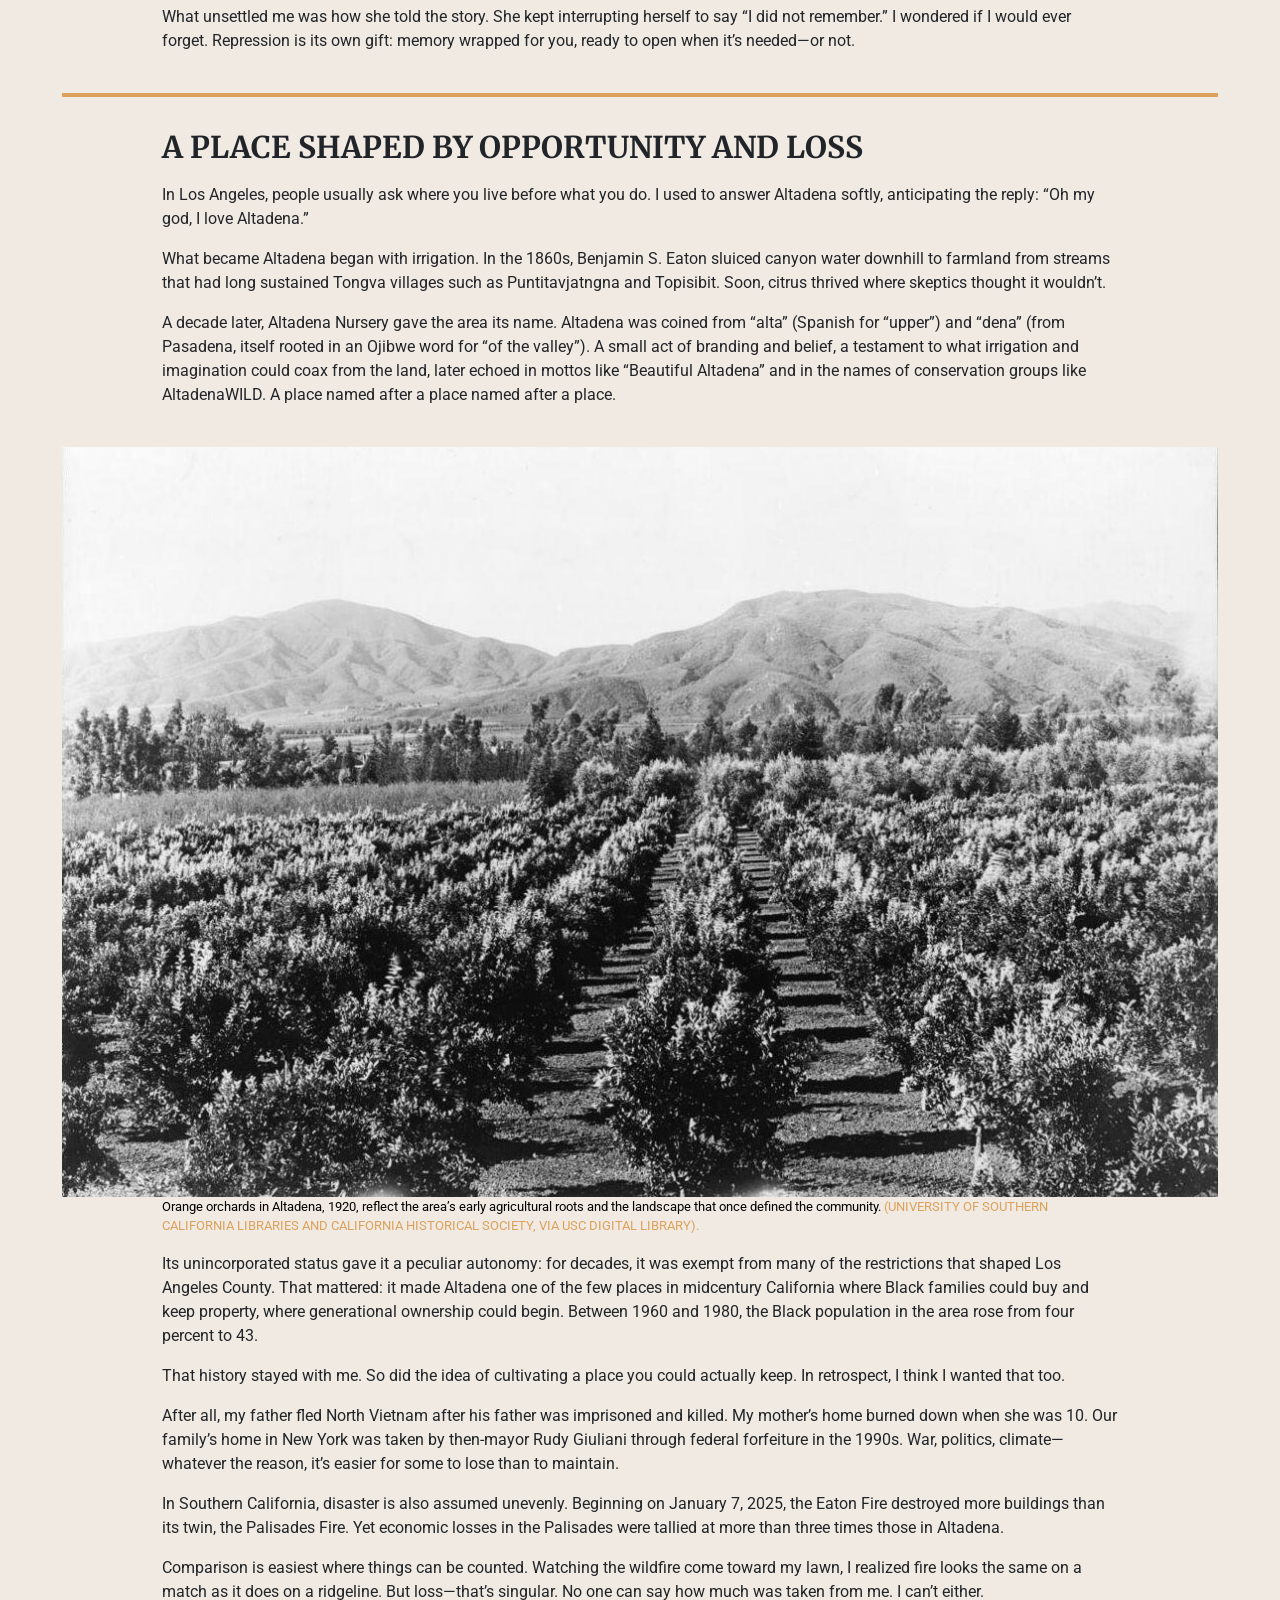
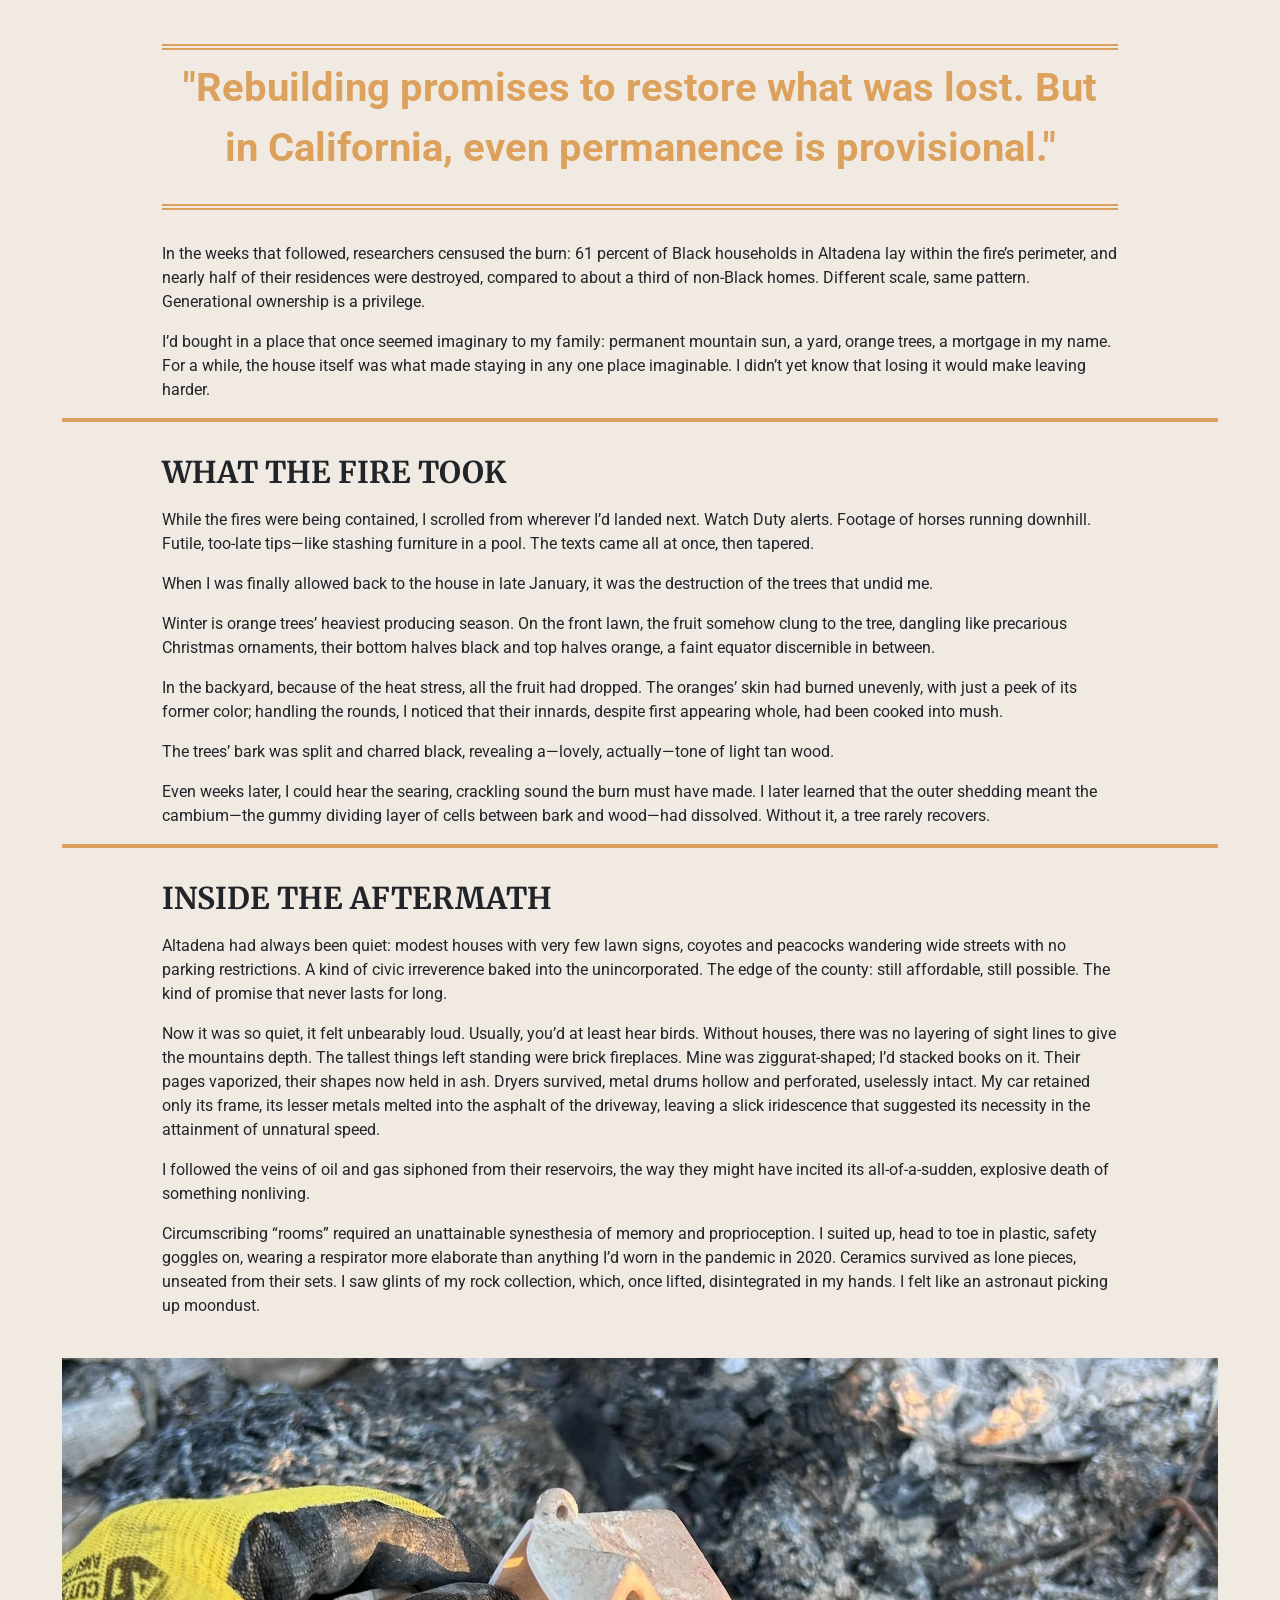
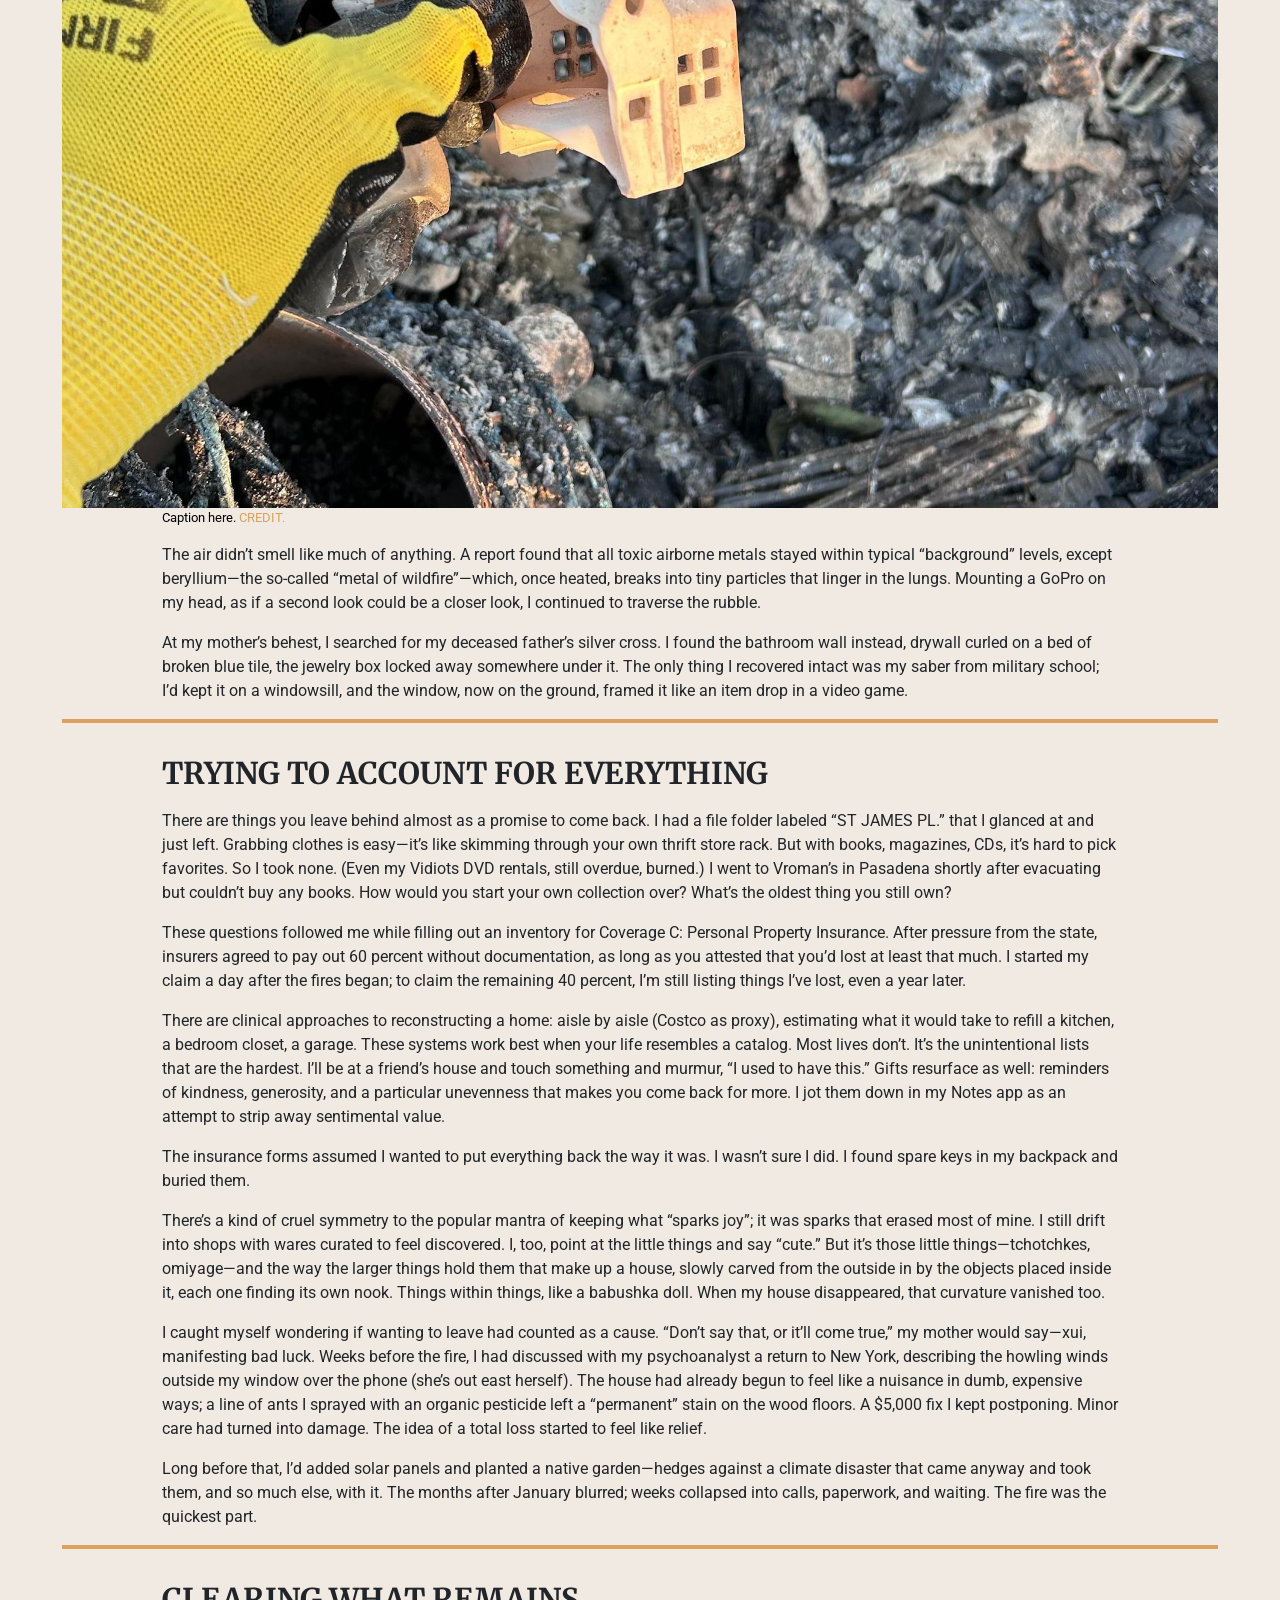
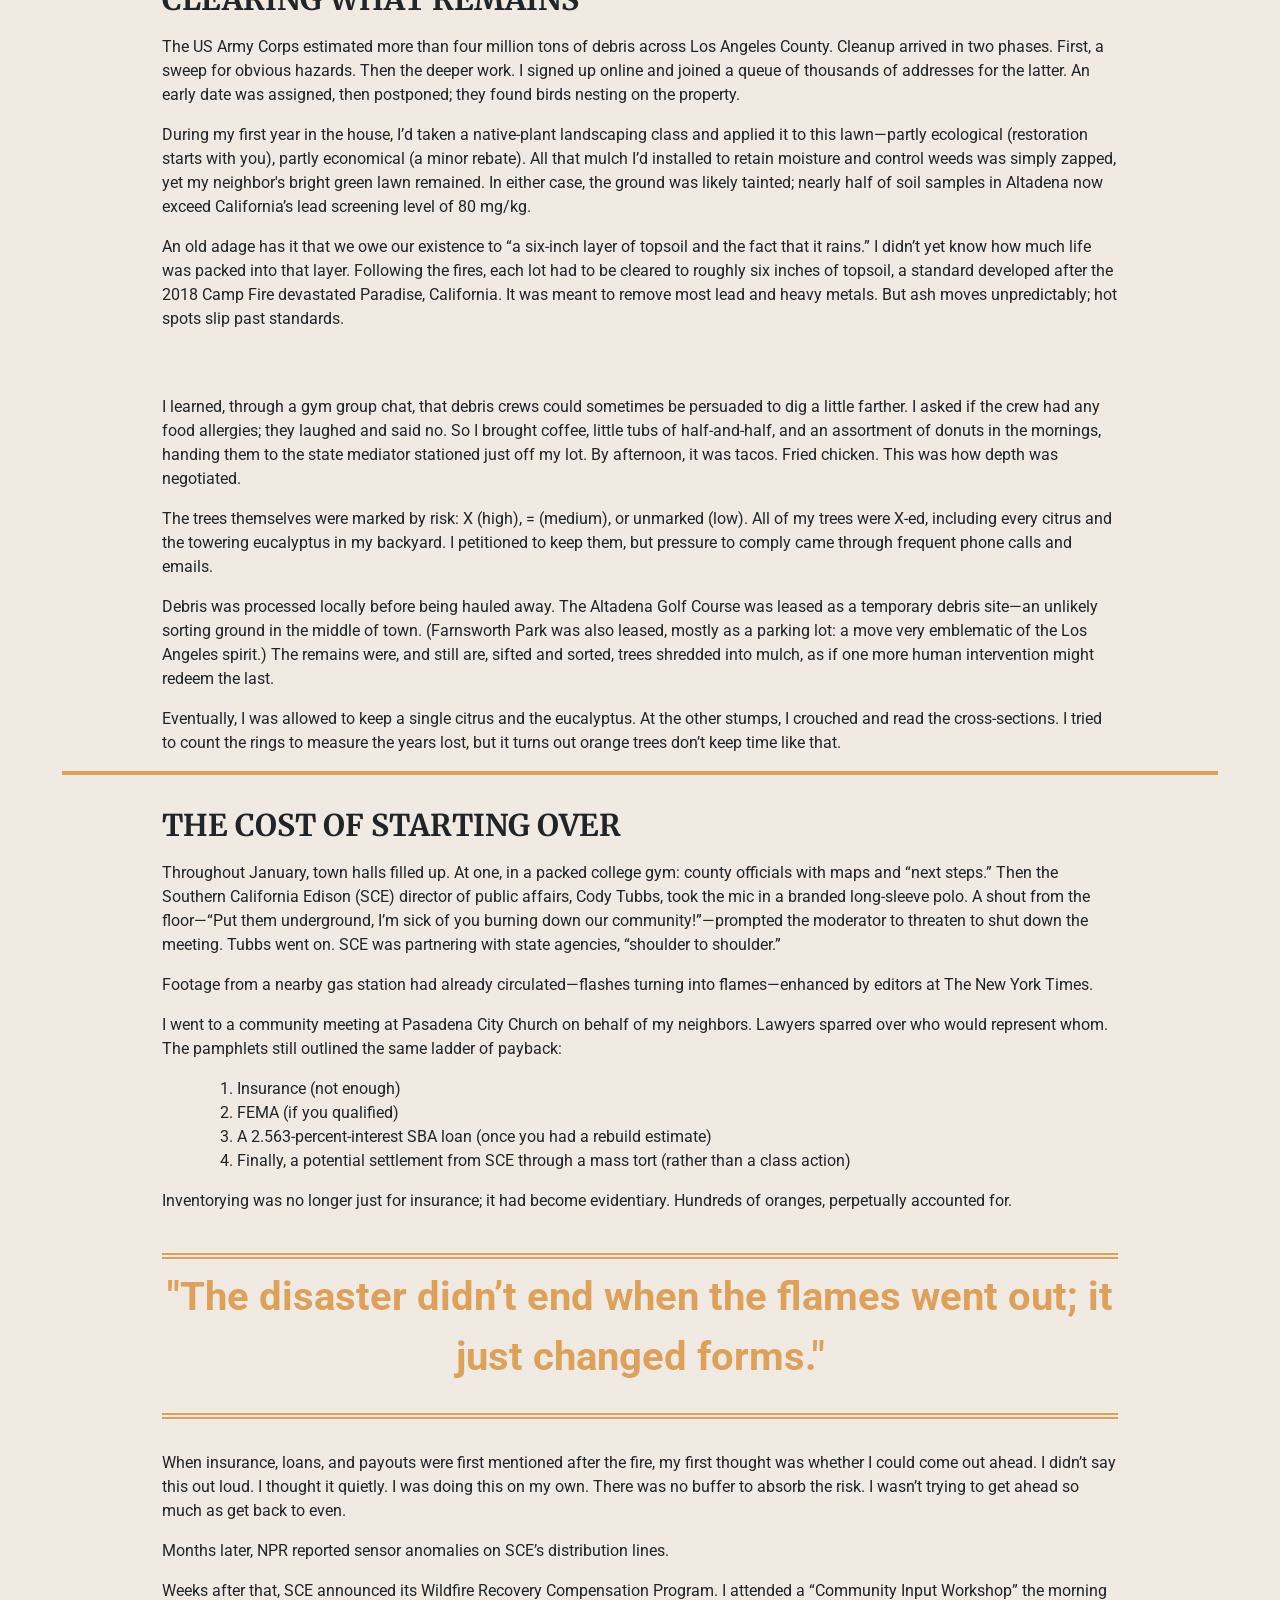
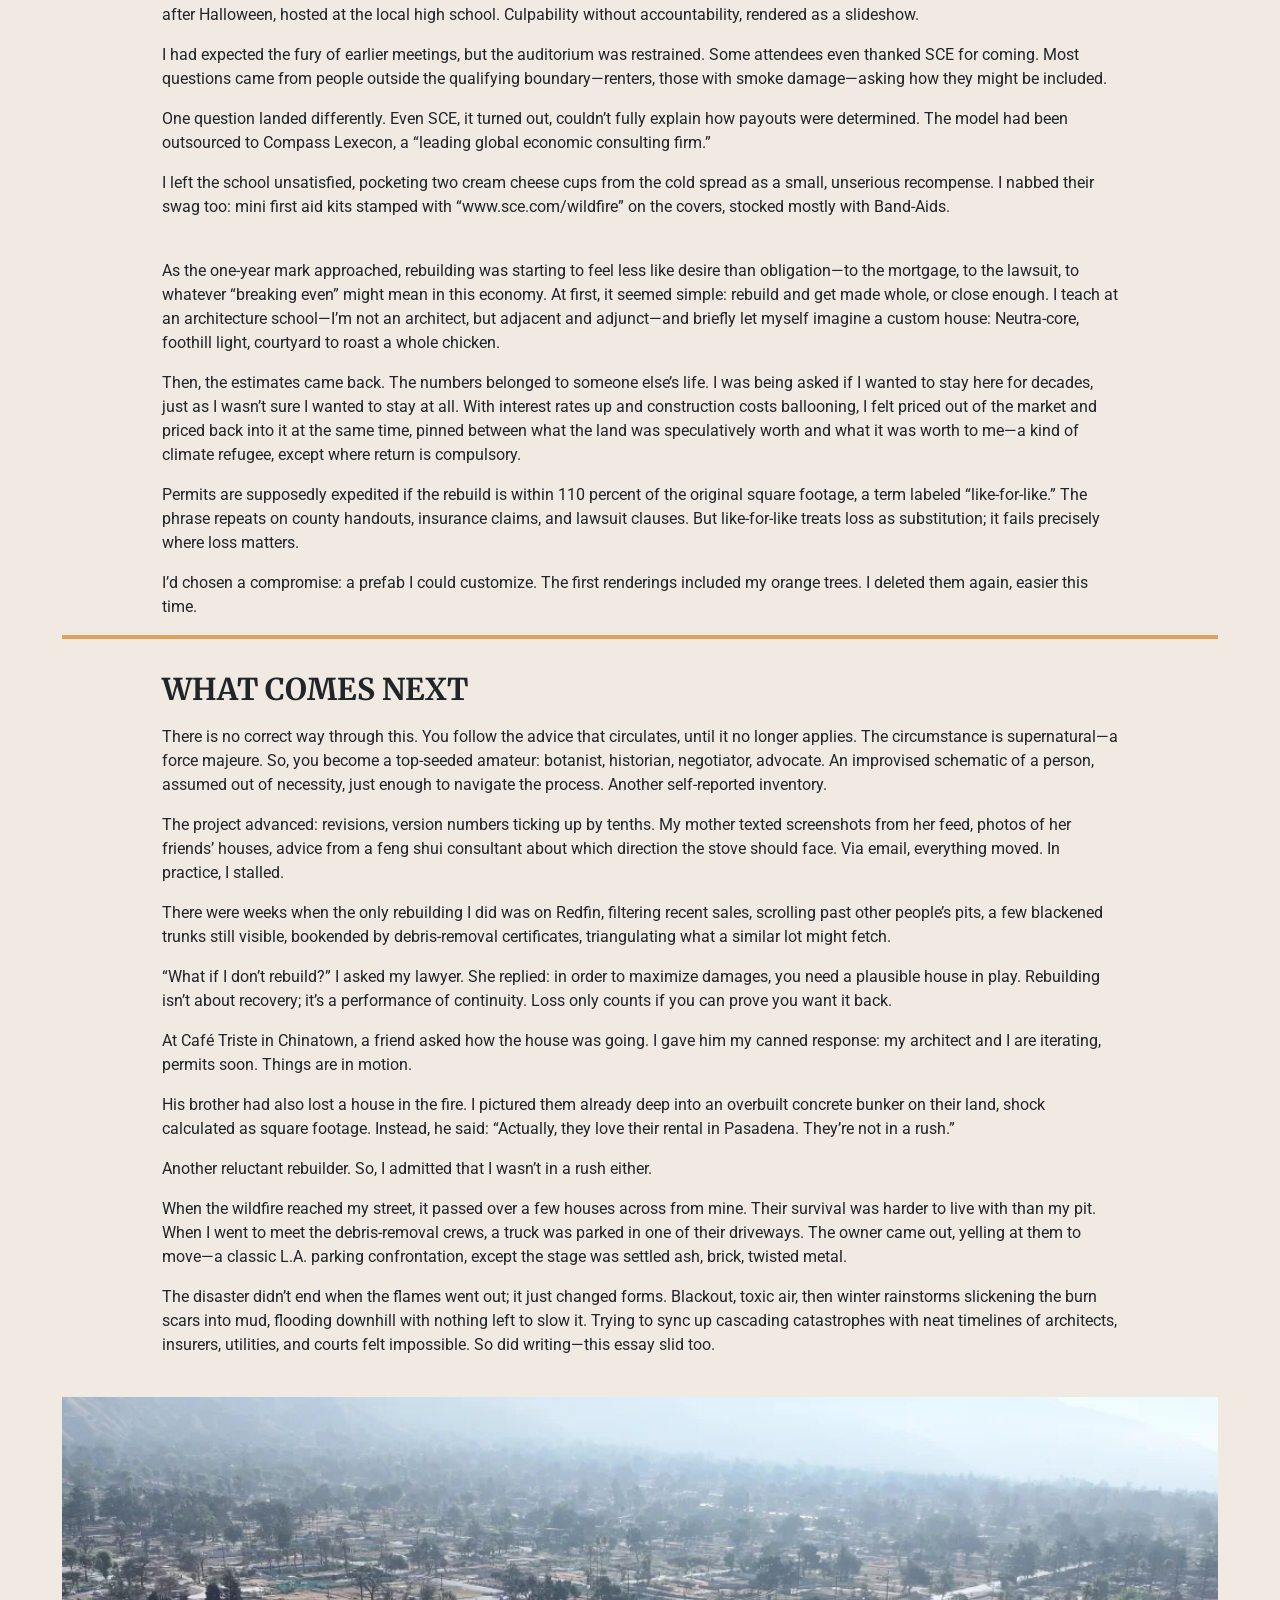
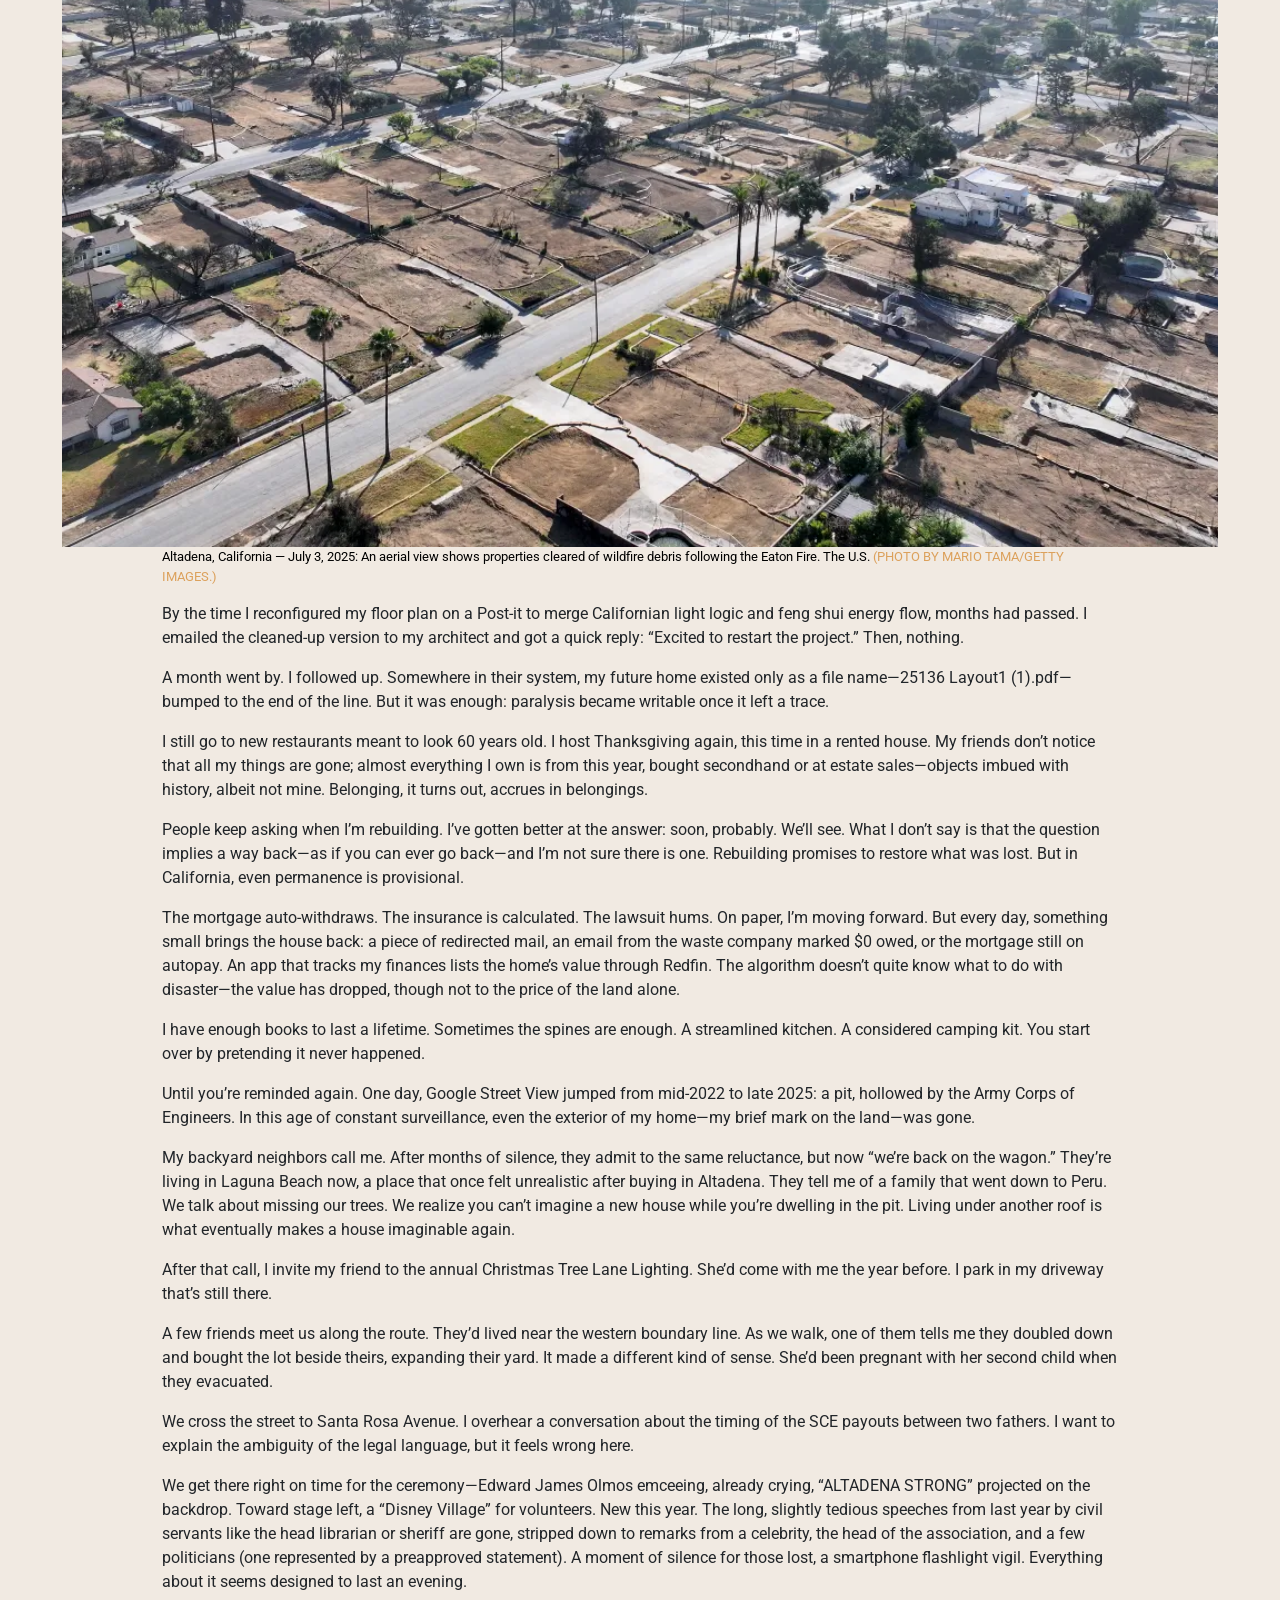
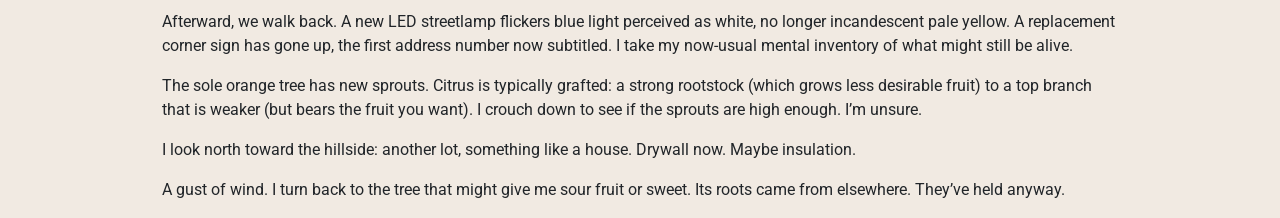
==== commit cd846989: "final project" ====
--- a/final-project/index.html
+++ b/final-project/index.html
@@ -85,7 +85,7 @@
                     <br />
                     <h5></h5>
                     <br />
-                    <h6 id="subhead1">Subhead 1</h6>
+                    <h6 id="subhead1">A Place Shaped by Opportunity and Loss</h6>
                     <p>
                         In Los Angeles, people usually ask where you live before what you do. I used to answer Altadena
                         softly, anticipating the reply: “Oh my god, I love Altadena.”
@@ -107,7 +107,14 @@
                         src="https___assets.lareviewofbooks.org_uploads_View%20of%20Altadena%20Orchard,%20USC%20libraries.jpg"
                         alt="orchards"
                         id="orchard" />
-                    <p class="caption2">Caption here. <span class="credit2">Credit.</span></p>
+                    <p class="caption2">
+                        Orange orchards in Altadena, 1920, reflect the area’s early agricultural roots and the landscape
+                        that once defined the community.
+                        <span class="credit2"
+                            >(University of Southern California Libraries and California Historical Society, via USC
+                            Digital Library).</span
+                        >
+                    </p>
                     <p>
                         Its unincorporated status gave it a peculiar autonomy: for decades, it was exempt from many of
                         the restrictions that shaped Los Angeles County. That mattered: it made Altadena one of the few
@@ -135,6 +142,14 @@
                         realized fire looks the same on a match as it does on a ridgeline. But loss—that’s singular. No
                         one can say how much was taken from me. I can’t either.
                     </p>
+                    <br />
+                    <h5 id="quote"></h5>
+                    <p id="pullquote1">
+                        "Rebuilding promises to restore what was lost. But in California, even permanence is
+                        provisional."
+                    </p>
+                    <h5 id="pull"></h5>
+                    <br />
                     <p>
                         In the weeks that followed, researchers censused the burn: 61 percent of Black households in
                         Altadena lay within the fire’s perimeter, and nearly half of their residences were destroyed,
@@ -148,7 +163,7 @@
                     </p>
                     <h5></h5>
                     <br />
-                    <h6 id="subhead2">Subhead 2</h6>
+                    <h6 id="subhead2">What the Fire Took</h6>
                     <p>
                         While the fires were being contained, I scrolled from wherever I’d landed next. Watch Duty
                         alerts. Footage of horses running downhill. Futile, too-late tips—like stashing furniture in a
@@ -179,7 +194,7 @@
                     </p>
                     <h5></h5>
                     <br />
-                    <h6 id="subhead3">Subhead 3</h6>
+                    <h6 id="subhead3">Inside the Aftermath</h6>
                     <p>
                         Altadena had always been quiet: modest houses with very few lawn signs, coyotes and peacocks
                         wandering wide streets with no parking restrictions. A kind of civic irreverence baked into the
@@ -223,7 +238,7 @@
                     </p>
                     <h5></h5>
                     <br />
-                    <h6 id="subhead4">Subhead 4</h6>
+                    <h6 id="subhead4">Trying to Account for Everything</h6>
                     <p>
                         There are things you leave behind almost as a promise to come back. I had a file folder labeled
                         “ST JAMES PL.” that I glanced at and just left. Grabbing clothes is easy—it’s like skimming
@@ -260,9 +275,6 @@
                         outside in by the objects placed inside it, each one finding its own nook. Things within things,
                         like a babushka doll. When my house disappeared, that curvature vanished too.
                     </p>
-                    <h5></h5>
-                    <br />
-                    <h6 id="subhead5">Subhead 5</h6>
                     <p>
                         I caught myself wondering if wanting to leave had counted as a cause. “Don’t say that, or it’ll
                         come true,” my mother would say—xui, manifesting bad luck. Weeks before the fire, I had
@@ -277,6 +289,9 @@
                         disaster that came anyway and took them, and so much else, with it. The months after January
                         blurred; weeks collapsed into calls, paperwork, and waiting. The fire was the quickest part.
                     </p>
+                    <h5></h5>
+                    <br />
+                    <h6 id="subhead5">Clearing What Remains</h6>
                     <p>
                         The US Army Corps estimated more than four million tons of debris across Los Angeles County.
                         Cleanup arrived in two phases. First, a sweep for obvious hazards. Then the deeper work. I
@@ -298,7 +313,16 @@
                         moves unpredictably; hot spots slip past standards.
                     </p>
                     <br />
-                    <!-- PUT INFOGRAPHIC -->
+                    <div class="flourish-embed flourish-photo-slider" data-src="visualisation/28617986" id="slider">
+                        <script src="https://public.flourish.studio/resources/embed.js"></script>
+                        <noscript
+                            ><img
+                                src="https://public.flourish.studio/visualisation/28617986/thumbnail"
+                                width="100%"
+                                alt="photo-slider visualization"
+                        /></noscript>
+                    </div>
+                    <br />
                     <p>
                         I learned, through a gym group chat, that debris crews could sometimes be persuaded to dig a
                         little farther. I asked if the crew had any food allergies; they laughed and said no. So I
@@ -325,7 +349,7 @@
                     </p>
                     <h5></h5>
                     <br />
-                    <h6 id="subhead6">Subhead 6</h6>
+                    <h6 id="subhead6">The Cost of Starting Over</h6>
                     <p>
                         Throughout January, town halls filled up. At one, in a packed college gym: county officials with
                         maps and “next steps.” Then the Southern California Edison (SCE) director of public affairs,
@@ -354,6 +378,11 @@
                         Inventorying was no longer just for insurance; it had become evidentiary. Hundreds of oranges,
                         perpetually accounted for.
                     </p>
+                    <br />
+                    <h5 id="quote2"></h5>
+                    <p id="pullquote2">"The disaster didn’t end when the flames went out; it just changed forms."</p>
+                    <h5 id="pull2"></h5>
+                    <br />
                     <p>
                         When insurance, loans, and payouts were first mentioned after the fire, my first thought was
                         whether I could come out ahead. I didn’t say this out loud. I thought it quietly. I was doing
@@ -406,6 +435,157 @@
                     <p>
                         I’d chosen a compromise: a prefab I could customize. The first renderings included my orange
                         trees. I deleted them again, easier this time.
+                    </p>
+                    <h5></h5>
+                    <br />
+                    <h6 id="subhead7">What Comes Next</h6>
+                    <p>
+                        There is no correct way through this. You follow the advice that circulates, until it no longer
+                        applies. The circumstance is supernatural—a force majeure. So, you become a top-seeded amateur:
+                        botanist, historian, negotiator, advocate. An improvised schematic of a person, assumed out of
+                        necessity, just enough to navigate the process. Another self-reported inventory.
+                    </p>
+                    <p>
+                        The project advanced: revisions, version numbers ticking up by tenths. My mother texted
+                        screenshots from her feed, photos of her friends’ houses, advice from a feng shui consultant
+                        about which direction the stove should face. Via email, everything moved. In practice, I
+                        stalled.
+                    </p>
+                    <p>
+                        There were weeks when the only rebuilding I did was on Redfin, filtering recent sales, scrolling
+                        past other people’s pits, a few blackened trunks still visible, bookended by debris-removal
+                        certificates, triangulating what a similar lot might fetch.
+                    </p>
+                    <p>
+                        “What if I don’t rebuild?” I asked my lawyer. She replied: in order to maximize damages, you
+                        need a plausible house in play. Rebuilding isn’t about recovery; it’s a performance of
+                        continuity. Loss only counts if you can prove you want it back.
+                    </p>
+                    <div class="flourish-embed flourish-chart" data-src="visualisation/28675796" id="graph">
+                        <script src="https://public.flourish.studio/resources/embed.js"></script>
+                        <noscript
+                            ><img
+                                src="https://public.flourish.studio/visualisation/28675796/thumbnail"
+                                width="100%"
+                                alt="chart visualization"
+                        /></noscript>
+                    </div>
+                    <p>
+                        At Café Triste in Chinatown, a friend asked how the house was going. I gave him my canned
+                        response: my architect and I are iterating, permits soon. Things are in motion.
+                    </p>
+                    <p>
+                        His brother had also lost a house in the fire. I pictured them already deep into an overbuilt
+                        concrete bunker on their land, shock calculated as square footage. Instead, he said: “Actually,
+                        they love their rental in Pasadena. They’re not in a rush.”
+                    </p>
+                    <p>Another reluctant rebuilder. So, I admitted that I wasn’t in a rush either.</p>
+                    <p>
+                        When the wildfire reached my street, it passed over a few houses across from mine. Their
+                        survival was harder to live with than my pit. When I went to meet the debris-removal crews, a
+                        truck was parked in one of their driveways. The owner came out, yelling at them to move—a
+                        classic L.A. parking confrontation, except the stage was settled ash, brick, twisted metal.
+                    </p>
+                    <p>
+                        The disaster didn’t end when the flames went out; it just changed forms. Blackout, toxic air,
+                        then winter rainstorms slickening the burn scars into mud, flooding downhill with nothing left
+                        to slow it. Trying to sync up cascading catastrophes with neat timelines of architects,
+                        insurers, utilities, and courts felt impossible. So did writing—this essay slid too.
+                    </p>
+                    <br />
+                    <img src="arial.webp" alt="landscape" id="arial" />
+                    <p class="caption4">
+                        Altadena, California — July 3, 2025: An aerial view shows properties cleared of wildfire debris
+                        following the Eaton Fire. The U.S.<span class="credit4">
+                            (Photo by Mario Tama/Getty Images.)</span
+                        >
+                    </p>
+                    <p>
+                        By the time I reconfigured my floor plan on a Post-it to merge Californian light logic and feng
+                        shui energy flow, months had passed. I emailed the cleaned-up version to my architect and got a
+                        quick reply: “Excited to restart the project.” Then, nothing.
+                    </p>
+                    <p>
+                        A month went by. I followed up. Somewhere in their system, my future home existed only as a file
+                        name—25136 Layout1 (1).pdf—bumped to the end of the line. But it was enough: paralysis became
+                        writable once it left a trace.
+                    </p>
+                    <p>
+                        I still go to new restaurants meant to look 60 years old. I host Thanksgiving again, this time
+                        in a rented house. My friends don’t notice that all my things are gone; almost everything I own
+                        is from this year, bought secondhand or at estate sales—objects imbued with history, albeit not
+                        mine. Belonging, it turns out, accrues in belongings.
+                    </p>
+                    <p>
+                        People keep asking when I’m rebuilding. I’ve gotten better at the answer: soon, probably. We’ll
+                        see. What I don’t say is that the question implies a way back—as if you can ever go back—and I’m
+                        not sure there is one. Rebuilding promises to restore what was lost. But in California, even
+                        permanence is provisional.
+                    </p>
+                    <p>
+                        The mortgage auto-withdraws. The insurance is calculated. The lawsuit hums. On paper, I’m moving
+                        forward. But every day, something small brings the house back: a piece of redirected mail, an
+                        email from the waste company marked $0 owed, or the mortgage still on autopay. An app that
+                        tracks my finances lists the home’s value through Redfin. The algorithm doesn’t quite know what
+                        to do with disaster—the value has dropped, though not to the price of the land alone.
+                    </p>
+                    <p>
+                        I have enough books to last a lifetime. Sometimes the spines are enough. A streamlined kitchen.
+                        A considered camping kit. You start over by pretending it never happened.
+                    </p>
+                    <p>
+                        Until you’re reminded again. One day, Google Street View jumped from mid-2022 to late 2025: a
+                        pit, hollowed by the Army Corps of Engineers. In this age of constant surveillance, even the
+                        exterior of my home—my brief mark on the land—was gone.
+                    </p>
+                    <p>
+                        My backyard neighbors call me. After months of silence, they admit to the same reluctance, but
+                        now “we’re back on the wagon.” They’re living in Laguna Beach now, a place that once felt
+                        unrealistic after buying in Altadena. They tell me of a family that went down to Peru. We talk
+                        about missing our trees. We realize you can’t imagine a new house while you’re dwelling in the
+                        pit. Living under another roof is what eventually makes a house imaginable again.
+                    </p>
+                    <p>
+                        After that call, I invite my friend to the annual Christmas Tree Lane Lighting. She’d come with
+                        me the year before. I park in my driveway that’s still there.
+                    </p>
+                    <p>
+                        A few friends meet us along the route. They’d lived near the western boundary line. As we walk,
+                        one of them tells me they doubled down and bought the lot beside theirs, expanding their yard.
+                        It made a different kind of sense. She’d been pregnant with her second child when they
+                        evacuated.
+                    </p>
+                    <p>
+                        We cross the street to Santa Rosa Avenue. I overhear a conversation about the timing of the SCE
+                        payouts between two fathers. I want to explain the ambiguity of the legal language, but it feels
+                        wrong here.
+                    </p>
+                    <p>
+                        We get there right on time for the ceremony—Edward James Olmos emceeing, already crying,
+                        “ALTADENA STRONG” projected on the backdrop. Toward stage left, a “Disney Village” for
+                        volunteers. New this year. The long, slightly tedious speeches from last year by civil servants
+                        like the head librarian or sheriff are gone, stripped down to remarks from a celebrity, the head
+                        of the association, and a few politicians (one represented by a preapproved statement). A moment
+                        of silence for those lost, a smartphone flashlight vigil. Everything about it seems designed to
+                        last an evening.
+                    </p>
+                    <p>
+                        Afterward, we walk back. A new LED streetlamp flickers blue light perceived as white, no longer
+                        incandescent pale yellow. A replacement corner sign has gone up, the first address number now
+                        subtitled. I take my now-usual mental inventory of what might still be alive.
+                    </p>
+                    <p>
+                        The sole orange tree has new sprouts. Citrus is typically grafted: a strong rootstock (which
+                        grows less desirable fruit) to a top branch that is weaker (but bears the fruit you want). I
+                        crouch down to see if the sprouts are high enough. I’m unsure.
+                    </p>
+                    <p>
+                        I look north toward the hillside: another lot, something like a house. Drywall now. Maybe
+                        insulation.
+                    </p>
+                    <p>
+                        A gust of wind. I turn back to the tree that might give me sour fruit or sweet. Its roots came
+                        from elsewhere. They’ve held anyway.
                     </p>
                 </div>
             </div>
--- a/final-project/style.css
+++ b/final-project/style.css
@@ -1,10 +1,6 @@
 /*
 MY COLOR PALETTE
-Yellow - #e1c859
-Red - 
-Orange - 
-Dark gray - 
-Light red/gray - 
+
 */
 
 @media screen {
@@ -13,6 +9,9 @@
     }
     img {
         width: 100%;
+        height: 750px;
+        object-fit: cover;
+        object-position: bottom;
     }
 
     h1 {
@@ -39,13 +38,16 @@
         padding: 15px;
     }
     .caption {
-        color: red;
-        font-family: "Roboto", sans-serif;
+        color: black;
+        font-family: "Roboto", sans-serif;
+        font-size: small;
     }
 
     .credit {
-        color: brown;
-        font-family: "Roboto", sans-serif;
+        color: #dca15c;
+        font-family: "Roboto", sans-serif;
+        font-size: small;
+        text-transform: uppercase;
     }
     h3 {
         font-family: "Roboto", sans-serif;
@@ -74,13 +76,16 @@
         padding-right: 50px;
     }
     .caption2 {
-        color: red;
-        font-family: "Roboto", sans-serif;
+        color: black;
+        font-family: "Roboto", sans-serif;
+        font-size: small;
     }
 
     .credit2 {
-        color: brown;
-        font-family: "Roboto", sans-serif;
+        color: #dca15c;
+        font-family: "Roboto", sans-serif;
+        font-size: small;
+        text-transform: uppercase;
     }
     h6 {
         font-family: "Merriweather", serif;
@@ -91,13 +96,16 @@
         padding-bottom: 10px;
     }
     .caption3 {
-        color: red;
-        font-family: "Roboto", sans-serif;
+        color: black;
+        font-family: "Roboto", sans-serif;
+        font-size: small;
     }
 
     .credit3 {
-        color: brown;
-        font-family: "Roboto", sans-serif;
+        color: #dca15c;
+        font-family: "Roboto", sans-serif;
+        font-size: small;
+        text-transform: uppercase;
     }
     #house {
         padding-left: 50px;
@@ -105,6 +113,71 @@
     }
     ol {
         font-family: "Roboto", sans-serif;
+    }
+    #pullquote1 {
+        font-family: "Roboto", sans-serif;
+        font-weight: bold;
+        font-size: 40px;
+        margin-left: 150px;
+        padding-bottom: 10px;
+        text-align: center;
+        color: #dca15c;
+    }
+
+    #quote {
+        border-bottom: 6px double #dca15c;
+        margin-left: 150px;
+        margin-right: 150px;
+    }
+    #pull {
+        border-bottom: 6px double #dca15c;
+        margin-left: 150px;
+        margin-right: 150px;
+    }
+
+    #pullquote2 {
+        font-family: "Roboto", sans-serif;
+        font-weight: bold;
+        font-size: 40px;
+        margin-left: 150px;
+        padding-bottom: 10px;
+        text-align: center;
+        color: #dca15c;
+    }
+
+    #quote2 {
+        border-bottom: 6px double #dca15c;
+        margin-left: 150px;
+        margin-right: 150px;
+    }
+    #pull2 {
+        border-bottom: 6px double #dca15c;
+        margin-left: 150px;
+        margin-right: 150px;
+    }
+    #slider {
+        padding-left: 50px;
+        padding-right: 50px;
+    }
+    #arial {
+        padding-left: 50px;
+        padding-right: 50px;
+    }
+    .caption4 {
+        color: black;
+        font-family: "Roboto", sans-serif;
+        font-size: small;
+    }
+
+    .credit4 {
+        color: #dca15c;
+        font-family: "Roboto", sans-serif;
+        font-size: small;
+        text-transform: uppercase;
+    }
+    #graph {
+        padding-left: 50px;
+        padding-right: 50px;
     }
 }
 
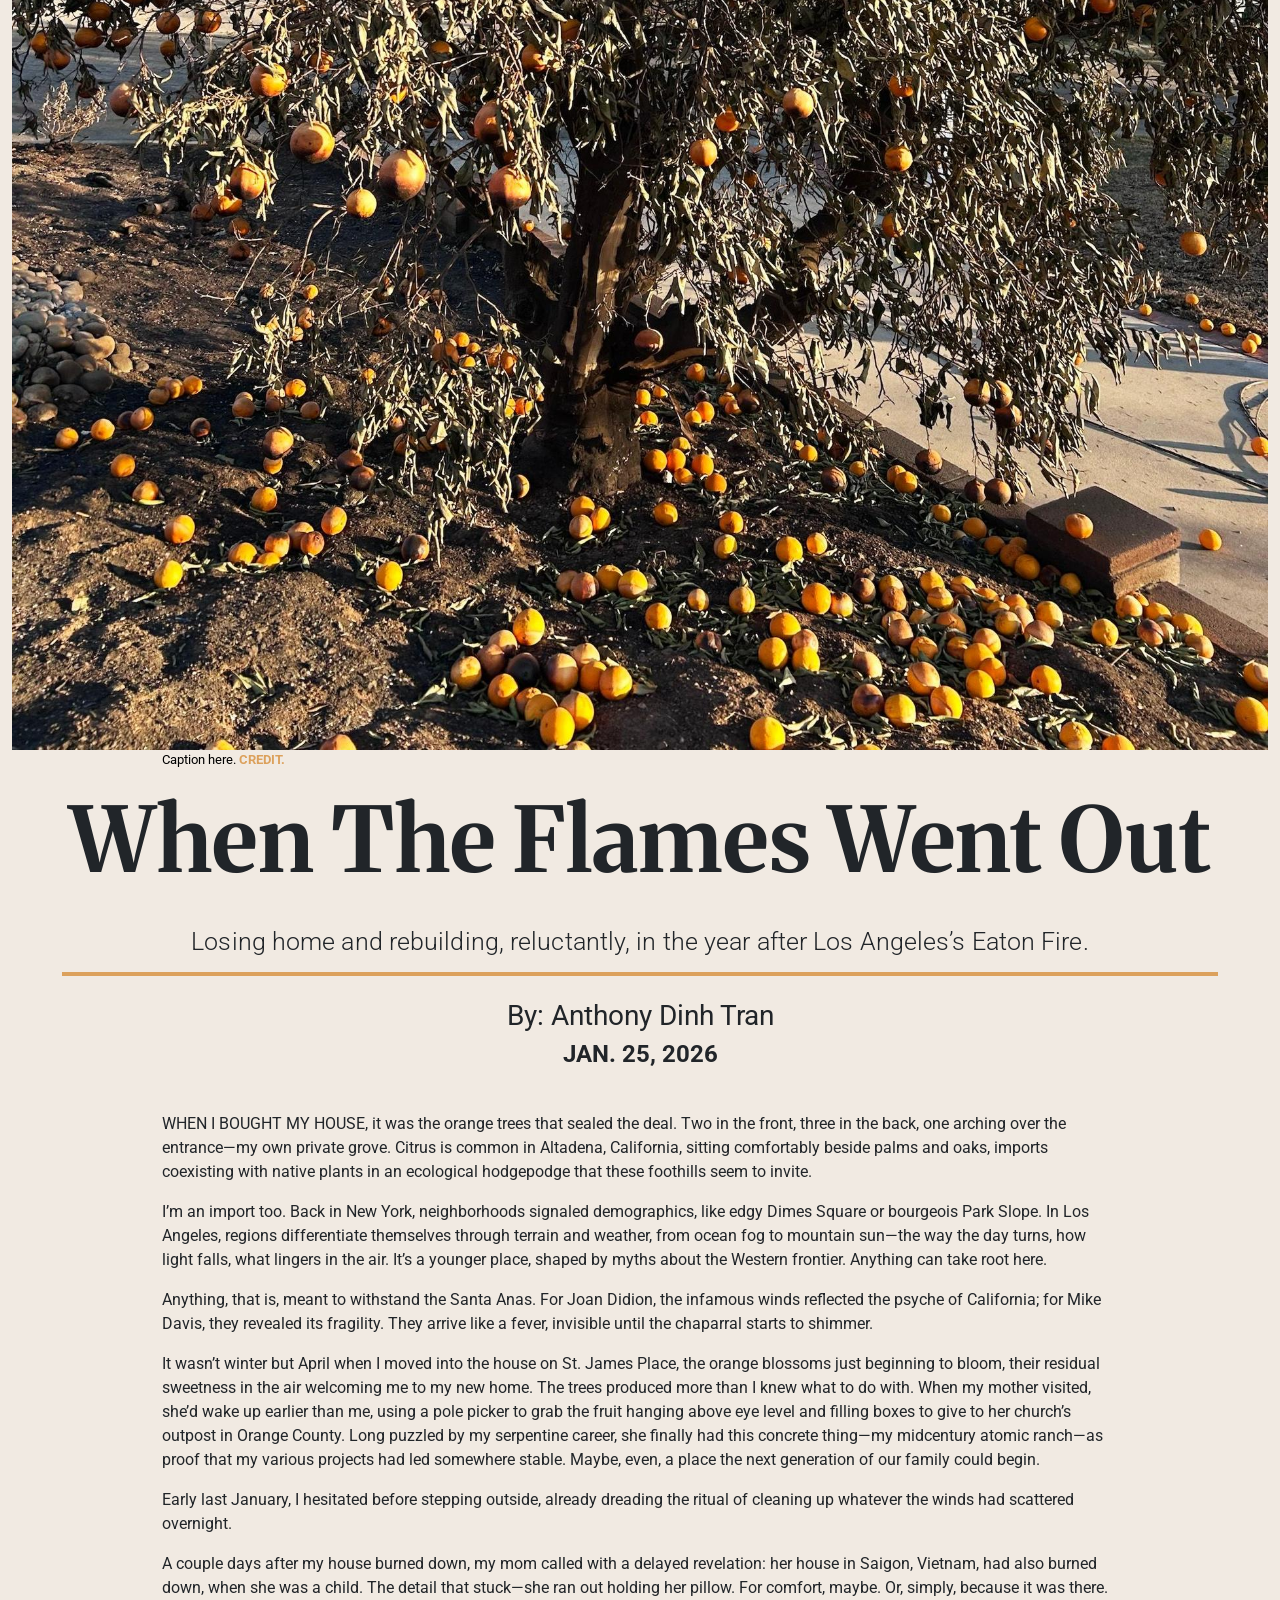
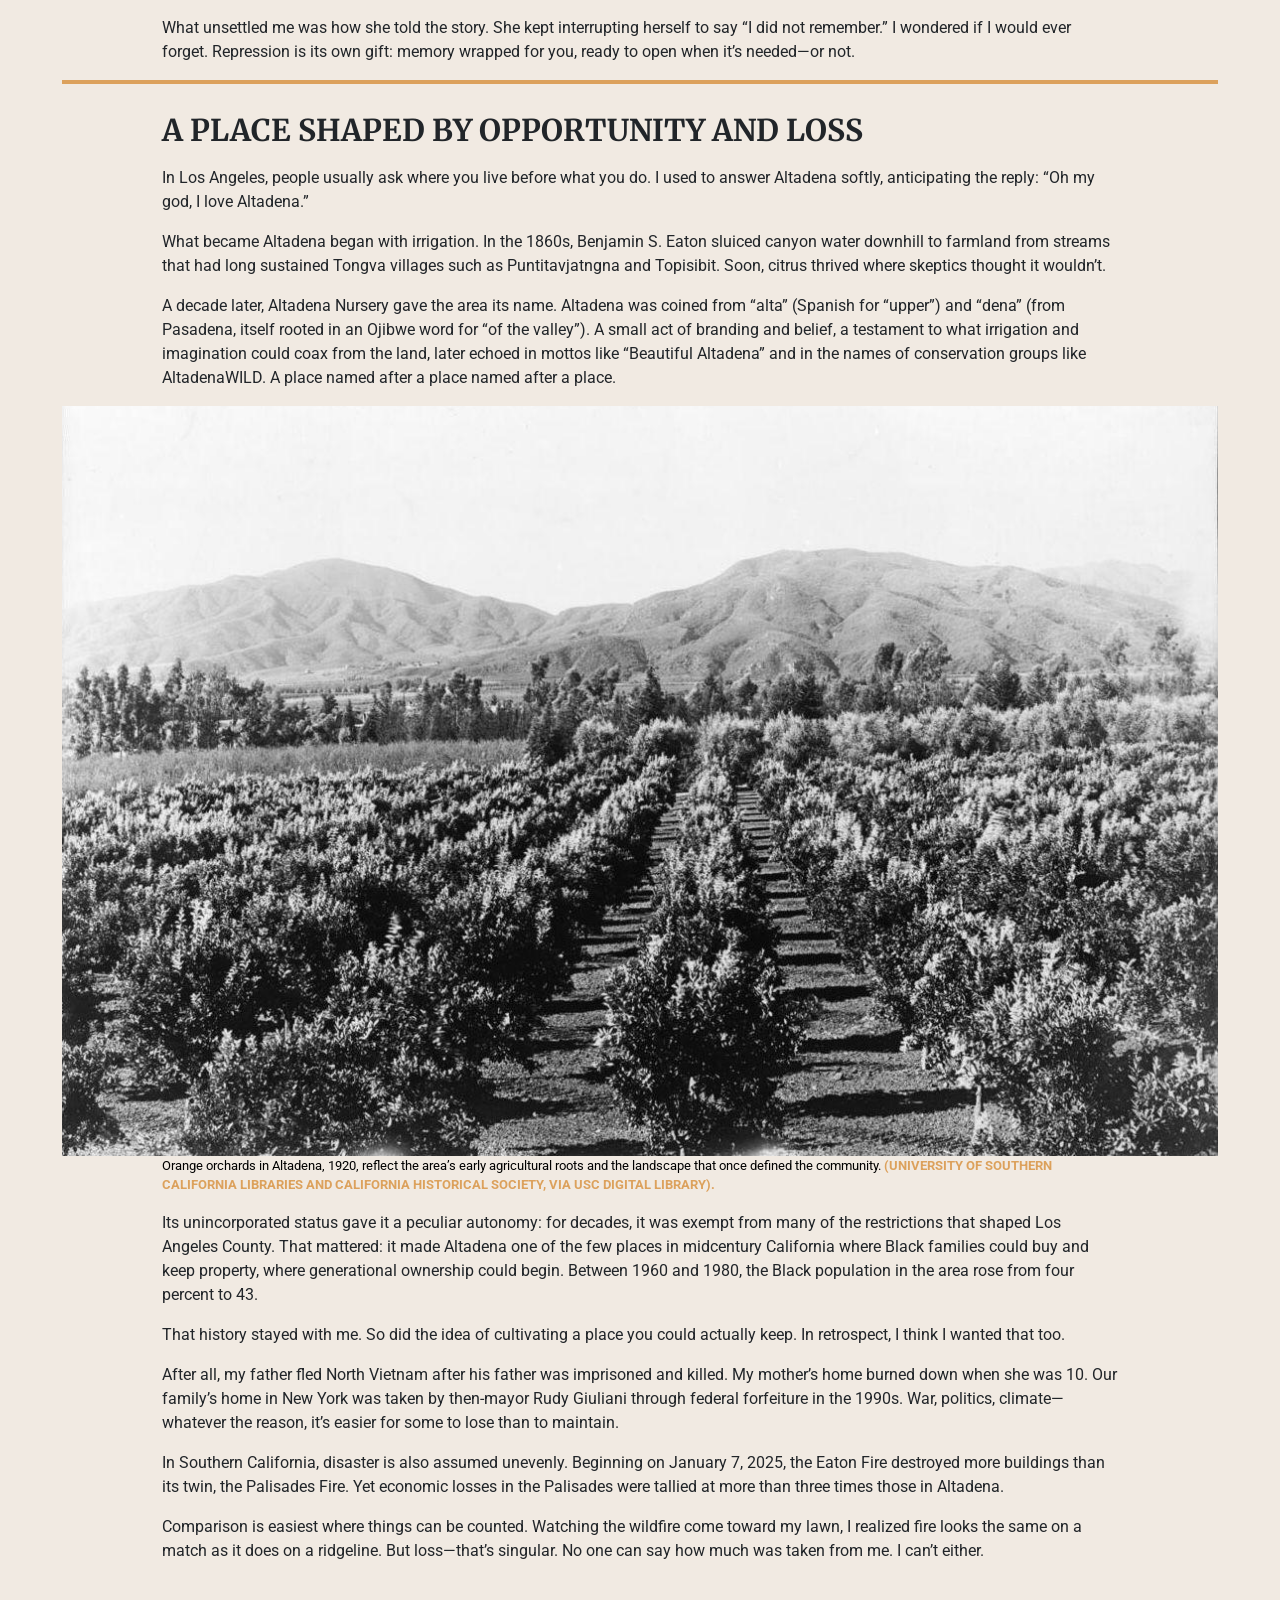
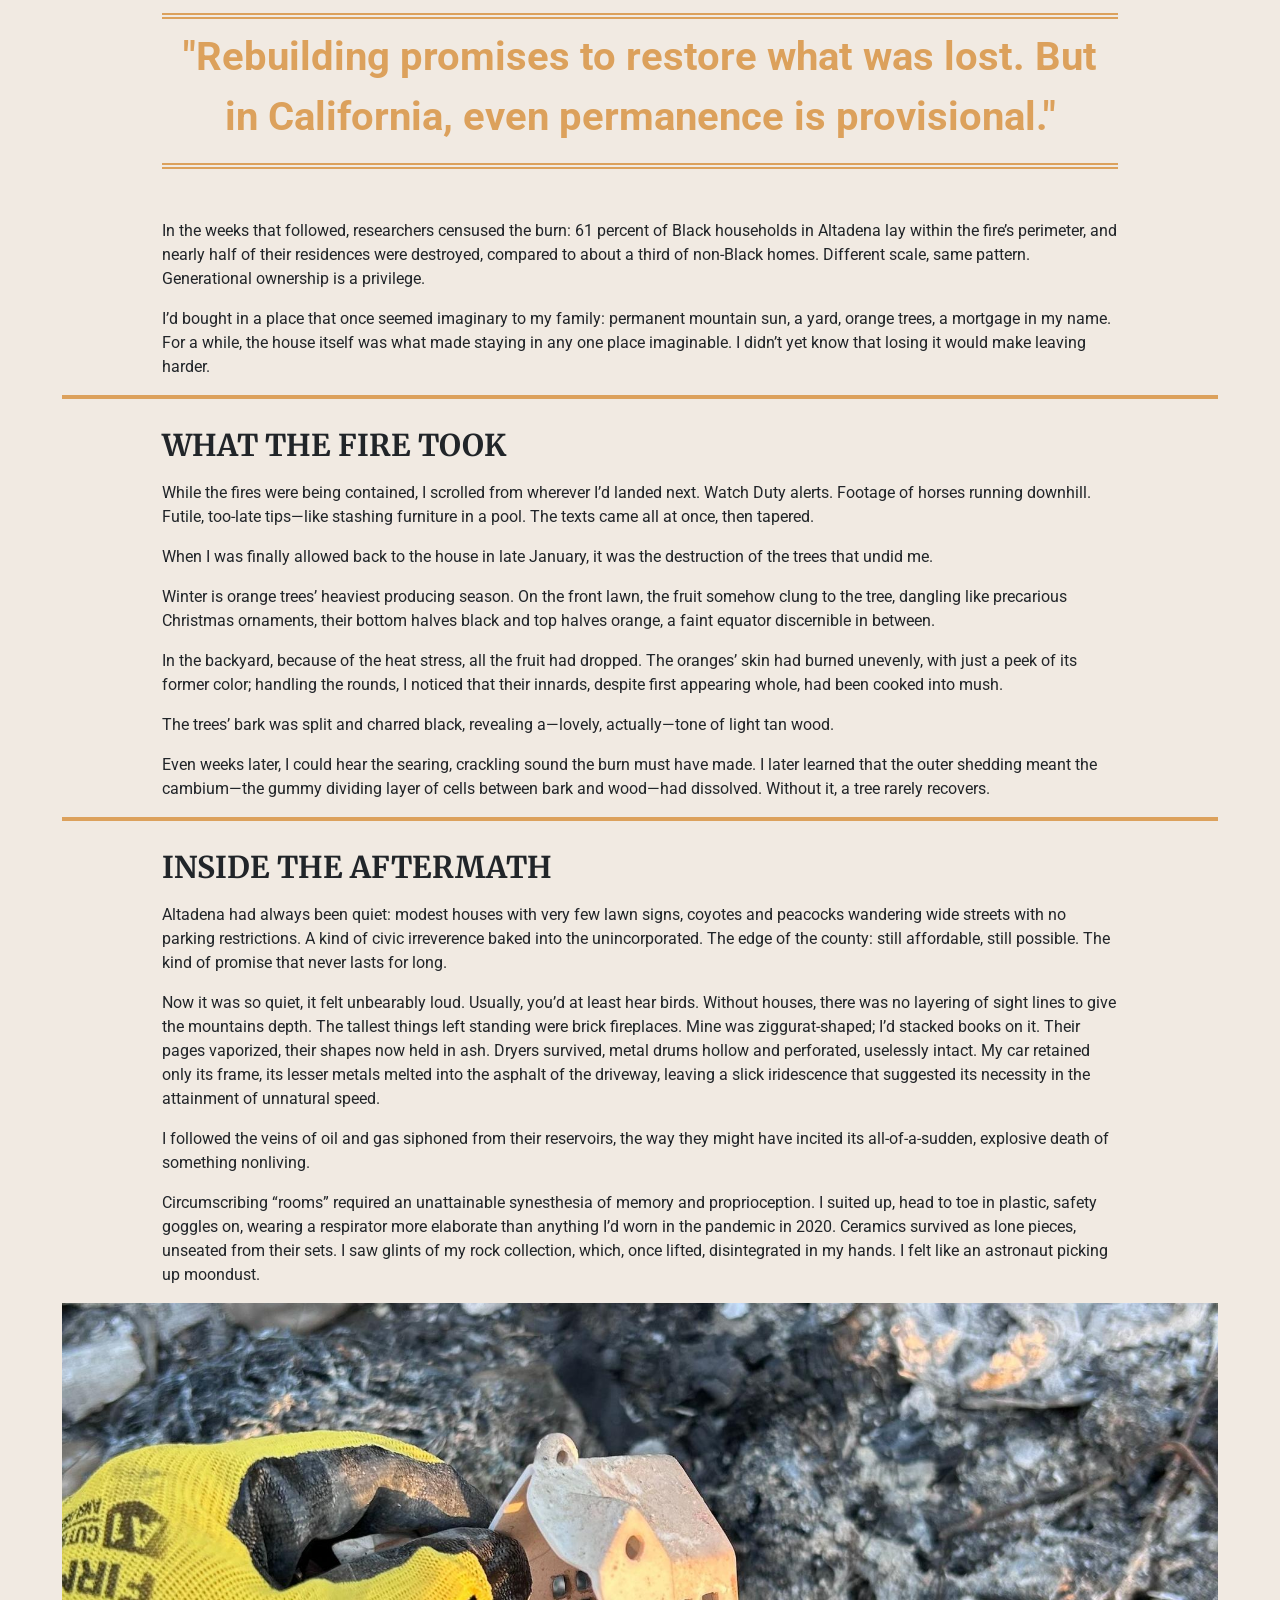
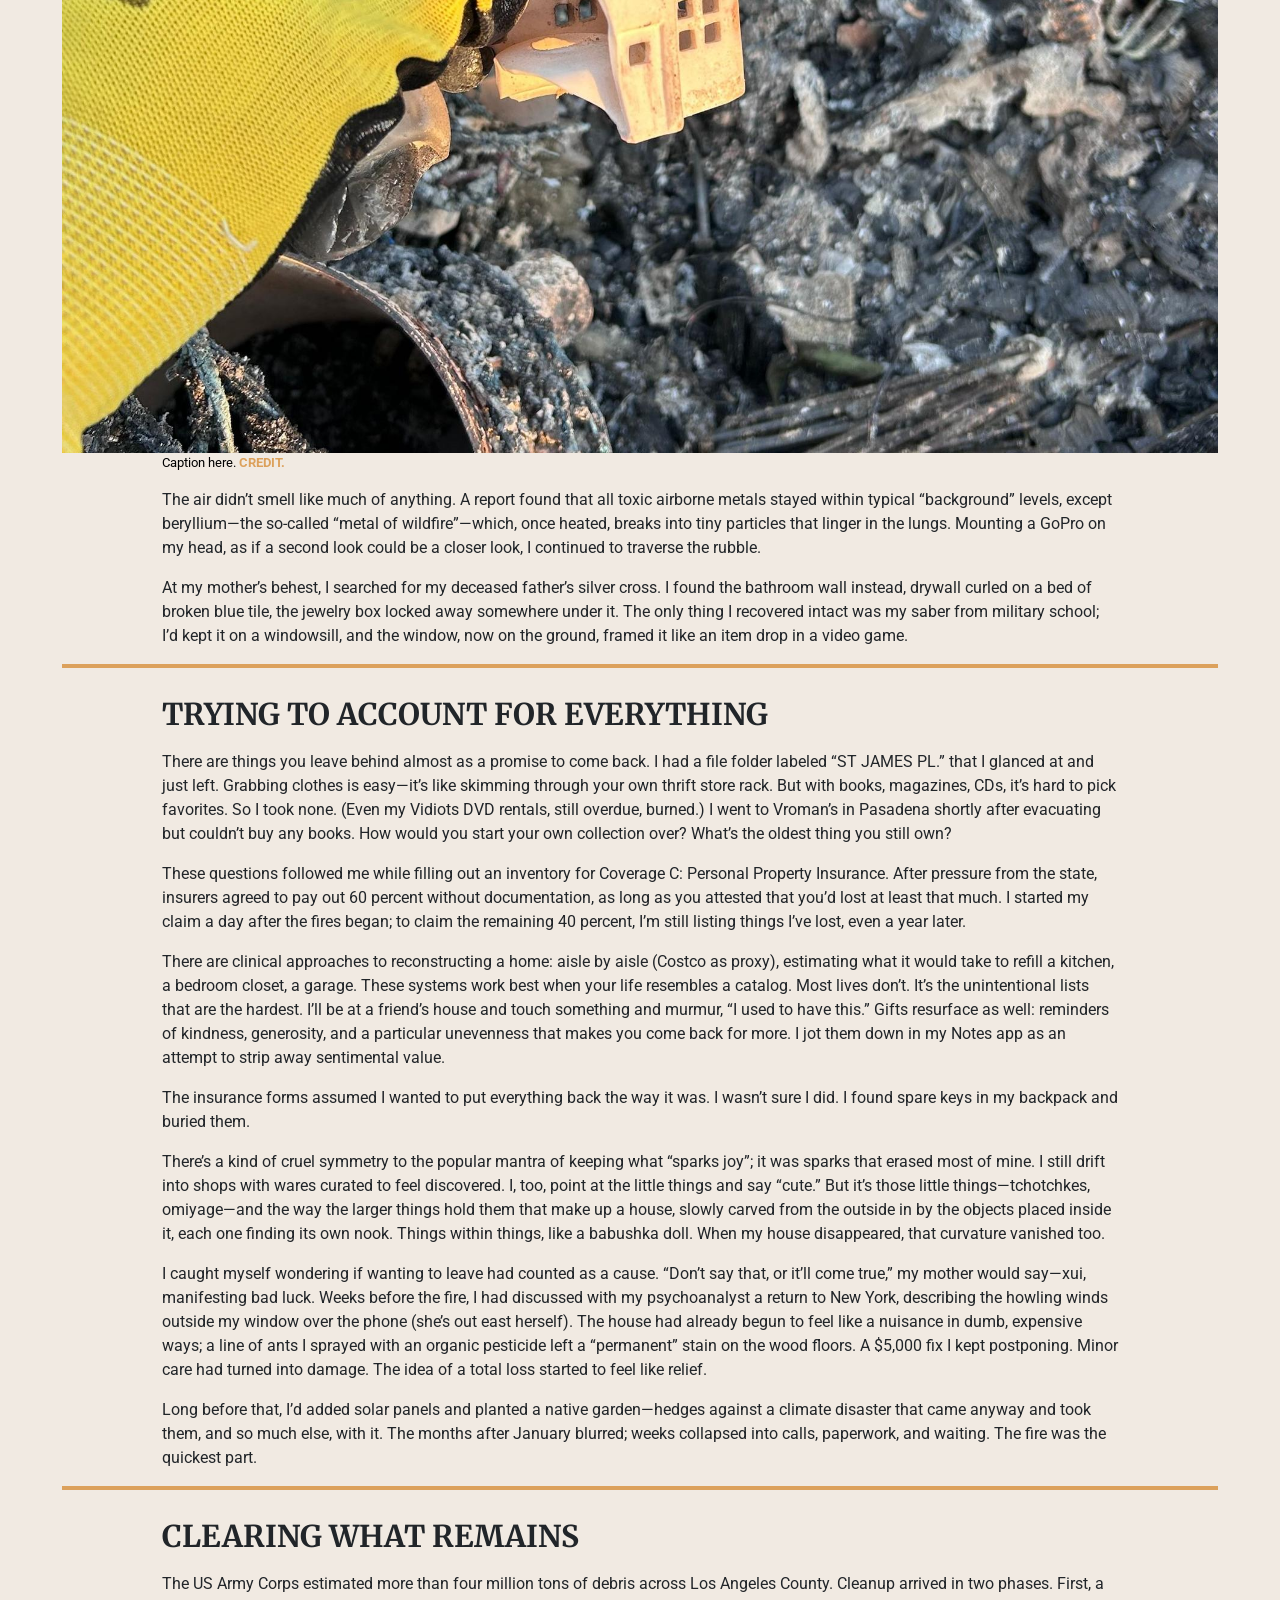
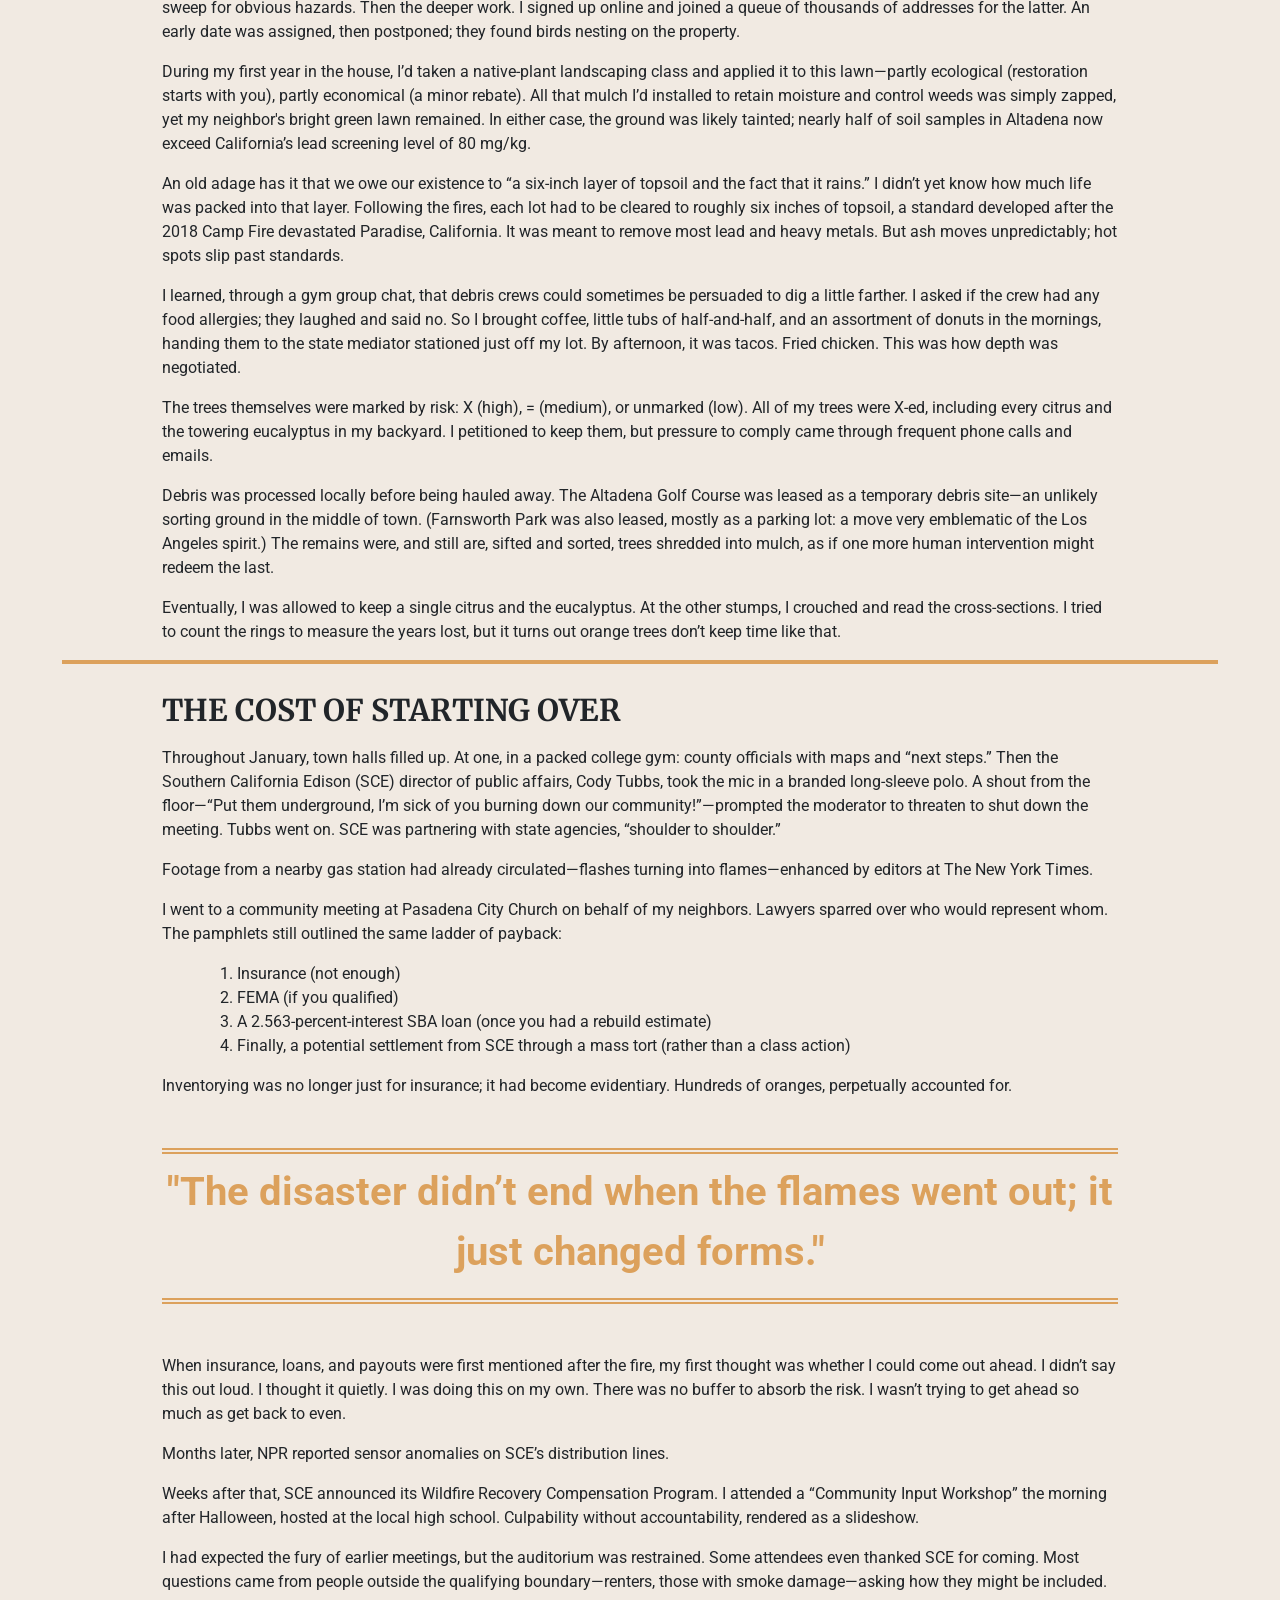
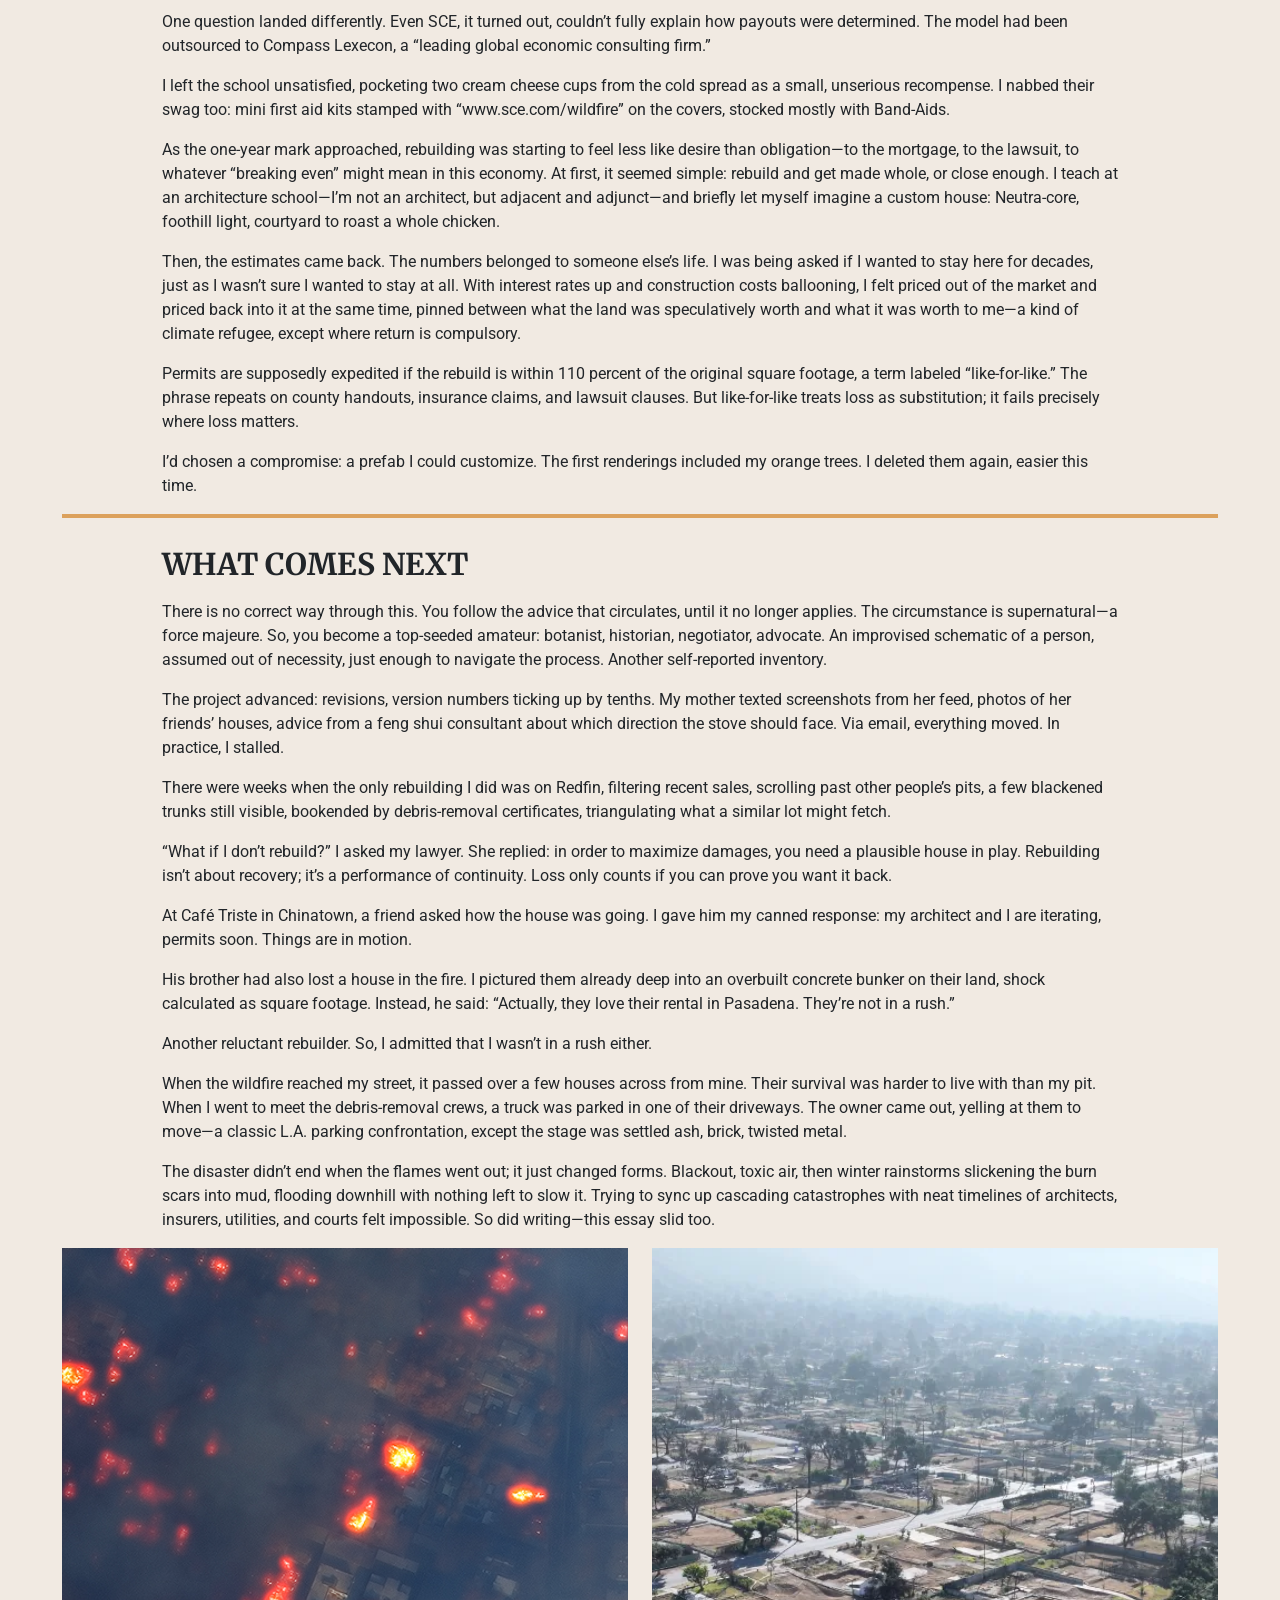
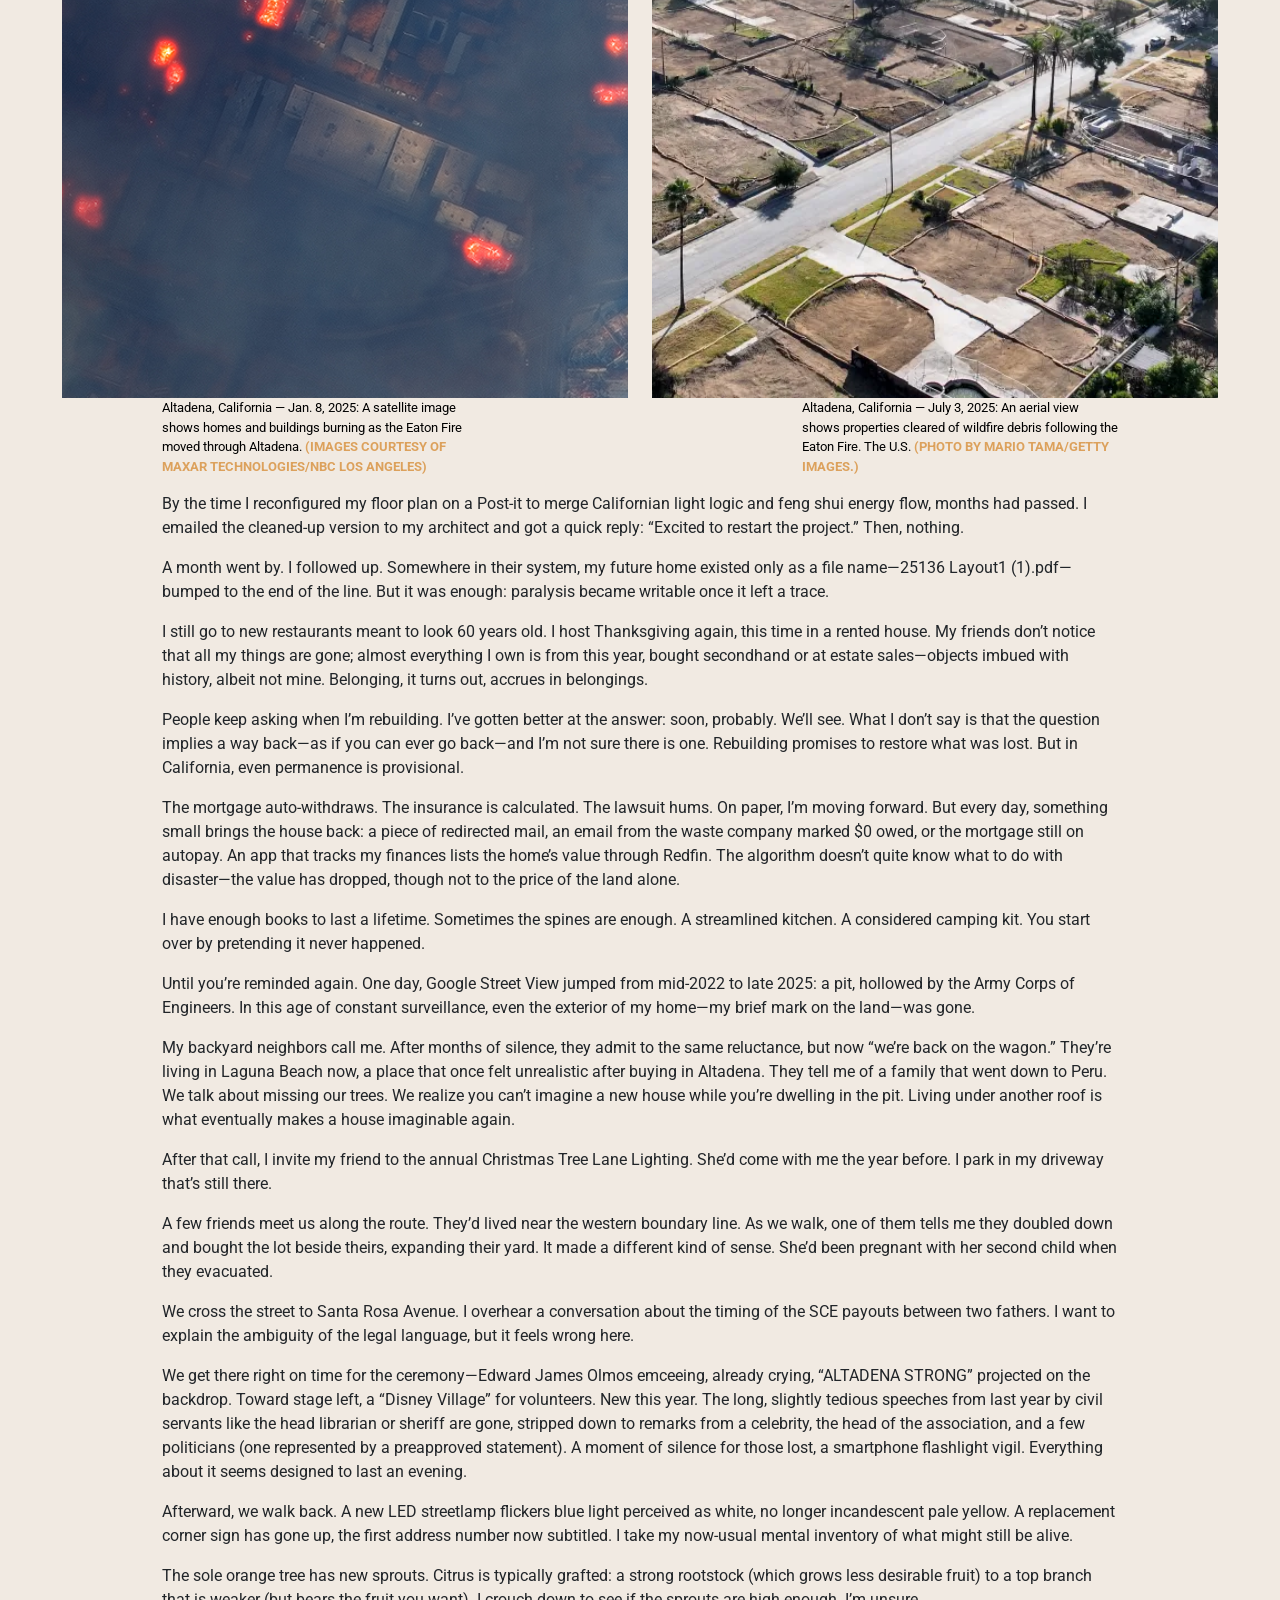
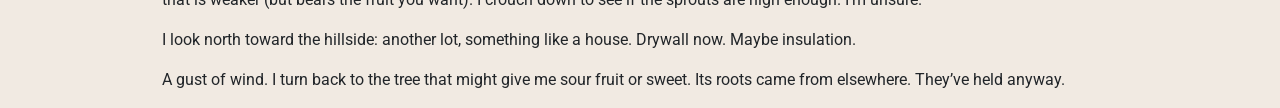
==== commit 751143b6: "worked" ====
--- a/final-project/index.html
+++ b/final-project/index.html
@@ -40,7 +40,6 @@
                     </h2>
                     <h3>By: Anthony Dinh Tran</h3>
                     <h4>Jan. 25, 2026</h4>
-                    <br />
                     <p>
                         WHEN I BOUGHT MY HOUSE, it was the orange trees that sealed the deal. Two in the front, three in
                         the back, one arching over the entrance—my own private grove. Citrus is common in Altadena,
@@ -82,9 +81,7 @@
                         remember.” I wondered if I would ever forget. Repression is its own gift: memory wrapped for
                         you, ready to open when it’s needed—or not.
                     </p>
-                    <br />
-                    <h5></h5>
-                    <br />
+                    <h5></h5>
                     <h6 id="subhead1">A Place Shaped by Opportunity and Loss</h6>
                     <p>
                         In Los Angeles, people usually ask where you live before what you do. I used to answer Altadena
@@ -102,10 +99,9 @@
                         could coax from the land, later echoed in mottos like “Beautiful Altadena” and in the names of
                         conservation groups like AltadenaWILD. A place named after a place named after a place.
                     </p>
-                    <br />
                     <img
                         src="https___assets.lareviewofbooks.org_uploads_View%20of%20Altadena%20Orchard,%20USC%20libraries.jpg"
-                        alt="orchards"
+                        alt="Altadena orchards"
                         id="orchard" />
                     <p class="caption2">
                         Orange orchards in Altadena, 1920, reflect the area’s early agricultural roots and the landscape
@@ -142,14 +138,12 @@
                         realized fire looks the same on a match as it does on a ridgeline. But loss—that’s singular. No
                         one can say how much was taken from me. I can’t either.
                     </p>
-                    <br />
                     <h5 id="quote"></h5>
                     <p id="pullquote1">
                         "Rebuilding promises to restore what was lost. But in California, even permanence is
                         provisional."
                     </p>
                     <h5 id="pull"></h5>
-                    <br />
                     <p>
                         In the weeks that followed, researchers censused the burn: 61 percent of Black households in
                         Altadena lay within the fire’s perimeter, and nearly half of their residences were destroyed,
@@ -162,7 +156,6 @@
                         one place imaginable. I didn’t yet know that losing it would make leaving harder.
                     </p>
                     <h5></h5>
-                    <br />
                     <h6 id="subhead2">What the Fire Took</h6>
                     <p>
                         While the fires were being contained, I scrolled from wherever I’d landed next. Watch Duty
@@ -193,7 +186,6 @@
                         and wood—had dissolved. Without it, a tree rarely recovers.
                     </p>
                     <h5></h5>
-                    <br />
                     <h6 id="subhead3">Inside the Aftermath</h6>
                     <p>
                         Altadena had always been quiet: modest houses with very few lawn signs, coyotes and peacocks
@@ -221,7 +213,6 @@
                         sets. I saw glints of my rock collection, which, once lifted, disintegrated in my hands. I felt
                         like an astronaut picking up moondust.
                     </p>
-                    <br />
                     <img src="holding-house.jpg" alt="holding house" id="house" />
                     <p class="caption3">Caption here. <span class="credit3">Credit.</span></p>
                     <p>
@@ -237,7 +228,6 @@
                         windowsill, and the window, now on the ground, framed it like an item drop in a video game.
                     </p>
                     <h5></h5>
-                    <br />
                     <h6 id="subhead4">Trying to Account for Everything</h6>
                     <p>
                         There are things you leave behind almost as a promise to come back. I had a file folder labeled
@@ -290,7 +280,6 @@
                         blurred; weeks collapsed into calls, paperwork, and waiting. The fire was the quickest part.
                     </p>
                     <h5></h5>
-                    <br />
                     <h6 id="subhead5">Clearing What Remains</h6>
                     <p>
                         The US Army Corps estimated more than four million tons of debris across Los Angeles County.
@@ -312,7 +301,6 @@
                         Fire devastated Paradise, California. It was meant to remove most lead and heavy metals. But ash
                         moves unpredictably; hot spots slip past standards.
                     </p>
-                    <br />
                     <div class="flourish-embed flourish-photo-slider" data-src="visualisation/28617986" id="slider">
                         <script src="https://public.flourish.studio/resources/embed.js"></script>
                         <noscript
@@ -322,7 +310,6 @@
                                 alt="photo-slider visualization"
                         /></noscript>
                     </div>
-                    <br />
                     <p>
                         I learned, through a gym group chat, that debris crews could sometimes be persuaded to dig a
                         little farther. I asked if the crew had any food allergies; they laughed and said no. So I
@@ -348,7 +335,6 @@
                         it turns out orange trees don’t keep time like that.
                     </p>
                     <h5></h5>
-                    <br />
                     <h6 id="subhead6">The Cost of Starting Over</h6>
                     <p>
                         Throughout January, town halls filled up. At one, in a packed college gym: county officials with
@@ -378,11 +364,9 @@
                         Inventorying was no longer just for insurance; it had become evidentiary. Hundreds of oranges,
                         perpetually accounted for.
                     </p>
-                    <br />
                     <h5 id="quote2"></h5>
                     <p id="pullquote2">"The disaster didn’t end when the flames went out; it just changed forms."</p>
                     <h5 id="pull2"></h5>
-                    <br />
                     <p>
                         When insurance, loans, and payouts were first mentioned after the fire, my first thought was
                         whether I could come out ahead. I didn’t say this out loud. I thought it quietly. I was doing
@@ -410,8 +394,6 @@
                         unserious recompense. I nabbed their swag too: mini first aid kits stamped with
                         “www.sce.com/wildfire” on the covers, stocked mostly with Band-Aids.
                     </p>
-                    <br />
-                    <!-- PUT INFOGRAPHIC -->
                     <p>
                         As the one-year mark approached, rebuilding was starting to feel less like desire than
                         obligation—to the mortgage, to the lawsuit, to whatever “breaking even” might mean in this
@@ -437,7 +419,6 @@
                         trees. I deleted them again, easier this time.
                     </p>
                     <h5></h5>
-                    <br />
                     <h6 id="subhead7">What Comes Next</h6>
                     <p>
                         There is no correct way through this. You follow the advice that circulates, until it no longer
@@ -492,14 +473,38 @@
                         to slow it. Trying to sync up cascading catastrophes with neat timelines of architects,
                         insurers, utilities, and courts felt impossible. So did writing—this essay slid too.
                     </p>
-                    <br />
-                    <img src="arial.webp" alt="landscape" id="arial" />
+                </div>
+            </div>
+        </div>
+        <div class="container-fluid" id="splitimage">
+            <div class="row">
+                <div class="col-sm-6">
+                    <img
+                        src="after-fires-homes-and-buildings-east-altadena-drive_08jan2025_wvl.jpg"
+                        alt="landscape of fires burning"
+                        id="arial" />
                     <p class="caption4">
+                        Altadena, California — Jan. 8, 2025: A satellite image shows homes and buildings burning as the
+                        Eaton Fire moved through Altadena.<span class="credit4">
+                            (Images courtesy of Maxar Technologies/NBC Los Angeles)</span
+                        >
+                    </p>
+                </div>
+                <div class="col-sm-6">
+                    <img src="arial.webp" alt="landscape of aftermath of fires" id="arial2" />
+                    <p class="caption5">
                         Altadena, California — July 3, 2025: An aerial view shows properties cleared of wildfire debris
-                        following the Eaton Fire. The U.S.<span class="credit4">
+                        following the Eaton Fire. The U.S.<span class="credit5">
                             (Photo by Mario Tama/Getty Images.)</span
                         >
                     </p>
+                </div>
+            </div>
+        </div>
+
+        <div class="container-fluid" id="content2">
+            <div class="row">
+                <div class="col">
                     <p>
                         By the time I reconfigured my floor plan on a Post-it to merge Californian light logic and feng
                         shui energy flow, months had passed. I emailed the cleaned-up version to my architect and got a
@@ -590,10 +595,5 @@
                 </div>
             </div>
         </div>
-        <div class="container-fluid" id="image1">
-            <div class="row">
-                <div class="col"></div>
-            </div>
-        </div>
     </body>
 </html>
--- a/final-project/style.css
+++ b/final-project/style.css
@@ -1,6 +1,7 @@
 /*
 MY COLOR PALETTE
-
+orange = #dca15c
+tan = #f1eae2
 */
 
 @media screen {
@@ -48,6 +49,7 @@
         font-family: "Roboto", sans-serif;
         font-size: small;
         text-transform: uppercase;
+        font-weight: bold;
     }
     h3 {
         font-family: "Roboto", sans-serif;
@@ -61,6 +63,7 @@
         font-weight: bold;
         text-align: center;
         text-transform: uppercase;
+        padding-bottom: 35px;
     }
 
     p {
@@ -86,6 +89,7 @@
         font-family: "Roboto", sans-serif;
         font-size: small;
         text-transform: uppercase;
+        font-weight: bold;
     }
     h6 {
         font-family: "Merriweather", serif;
@@ -94,6 +98,7 @@
         font-size: 30px;
         margin-left: 150px;
         padding-bottom: 10px;
+        padding-top: 20px;
     }
     .caption3 {
         color: black;
@@ -106,6 +111,7 @@
         font-family: "Roboto", sans-serif;
         font-size: small;
         text-transform: uppercase;
+        font-weight: bold;
     }
     #house {
         padding-left: 50px;
@@ -119,7 +125,6 @@
         font-weight: bold;
         font-size: 40px;
         margin-left: 150px;
-        padding-bottom: 10px;
         text-align: center;
         color: #dca15c;
     }
@@ -128,11 +133,13 @@
         border-bottom: 6px double #dca15c;
         margin-left: 150px;
         margin-right: 150px;
+        margin-top: 50px;
     }
     #pull {
         border-bottom: 6px double #dca15c;
         margin-left: 150px;
         margin-right: 150px;
+        margin-bottom: 50px;
     }
 
     #pullquote2 {
@@ -140,7 +147,6 @@
         font-weight: bold;
         font-size: 40px;
         margin-left: 150px;
-        padding-bottom: 10px;
         text-align: center;
         color: #dca15c;
     }
@@ -149,11 +155,13 @@
         border-bottom: 6px double #dca15c;
         margin-left: 150px;
         margin-right: 150px;
+        margin-top: 50px;
     }
     #pull2 {
         border-bottom: 6px double #dca15c;
         margin-left: 150px;
         margin-right: 150px;
+        margin-bottom: 50px;
     }
     #slider {
         padding-left: 50px;
@@ -161,7 +169,6 @@
     }
     #arial {
         padding-left: 50px;
-        padding-right: 50px;
     }
     .caption4 {
         color: black;
@@ -174,9 +181,32 @@
         font-family: "Roboto", sans-serif;
         font-size: small;
         text-transform: uppercase;
+        font-weight: bold;
     }
     #graph {
         padding-left: 50px;
+        padding-right: 50px;
+    }
+    #splitimage {
+        background-color: #f1eae2;
+    }
+    #content2 {
+        background-color: #f1eae2;
+    }
+    .caption5 {
+        color: black;
+        font-family: "Roboto", sans-serif;
+        font-size: small;
+    }
+
+    .credit5 {
+        color: #dca15c;
+        font-family: "Roboto", sans-serif;
+        font-size: small;
+        text-transform: uppercase;
+        font-weight: bold;
+    }
+    #arial2 {
         padding-right: 50px;
     }
 }
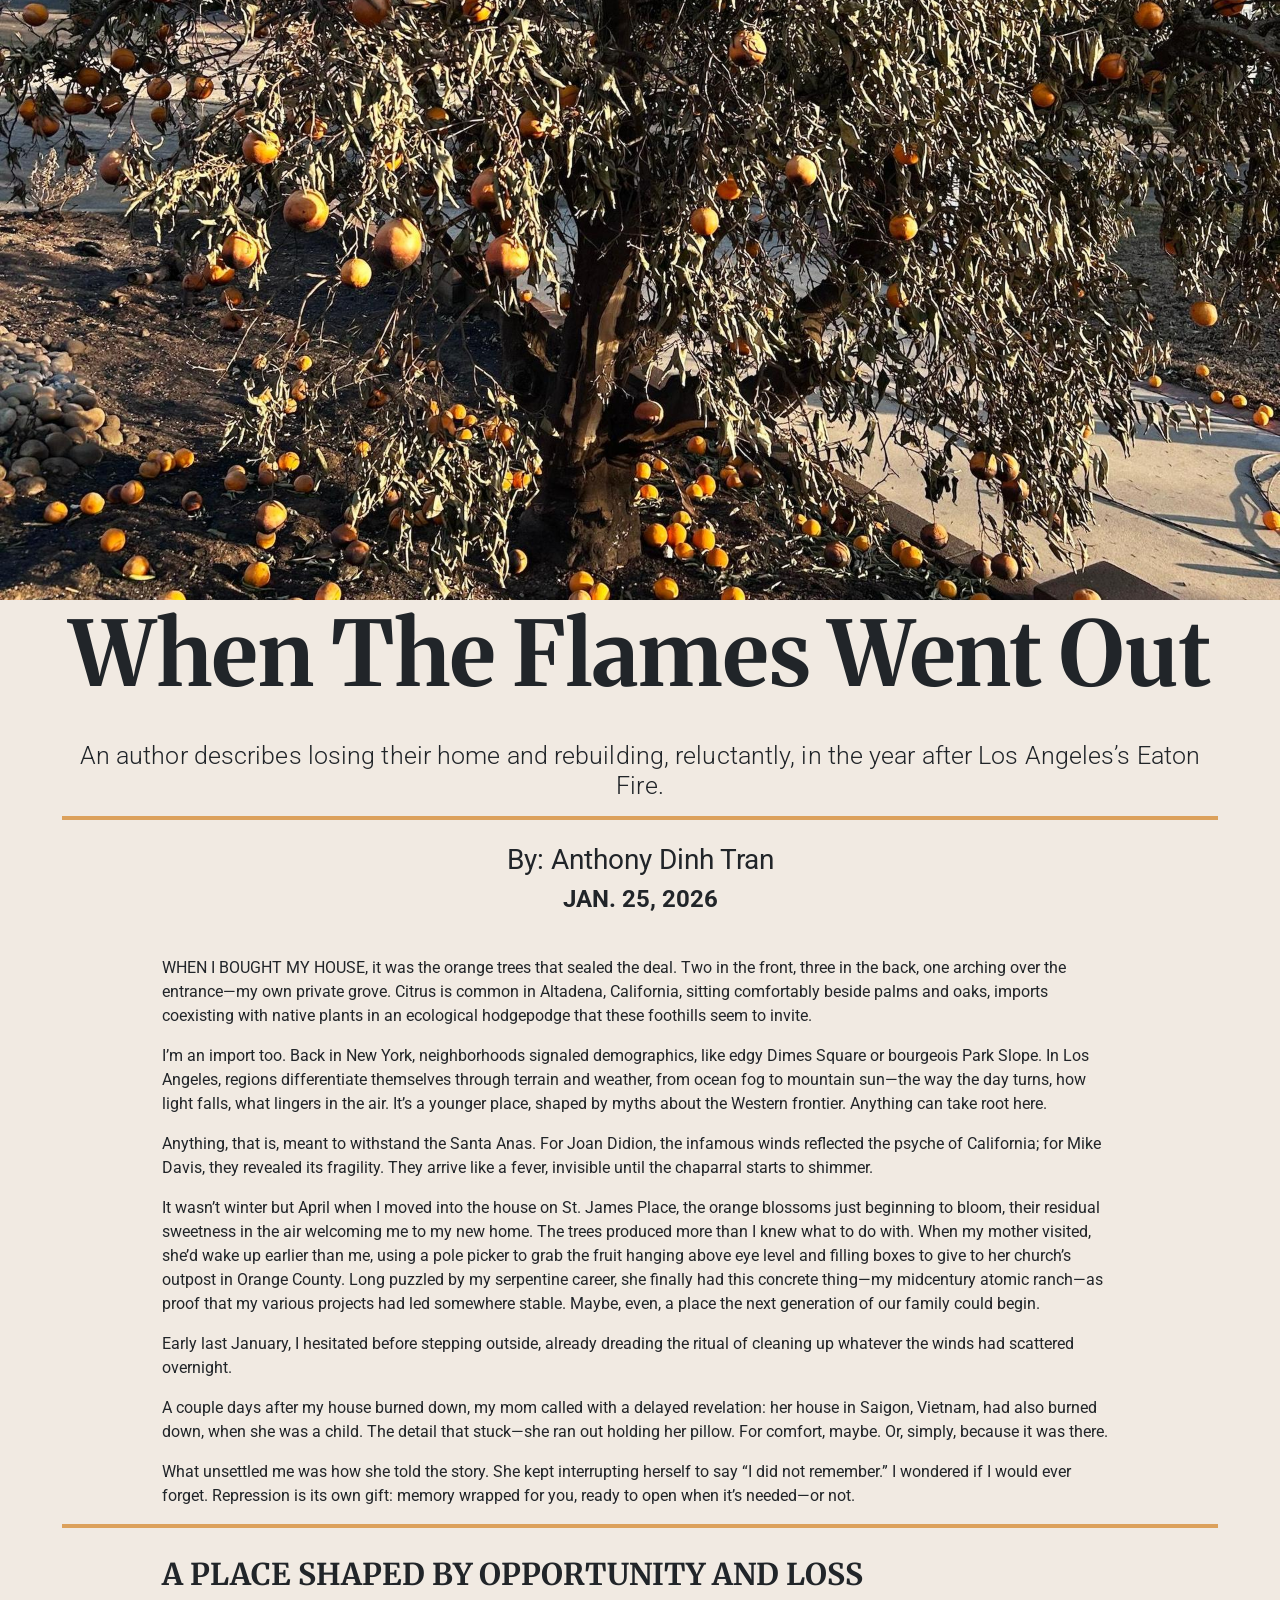
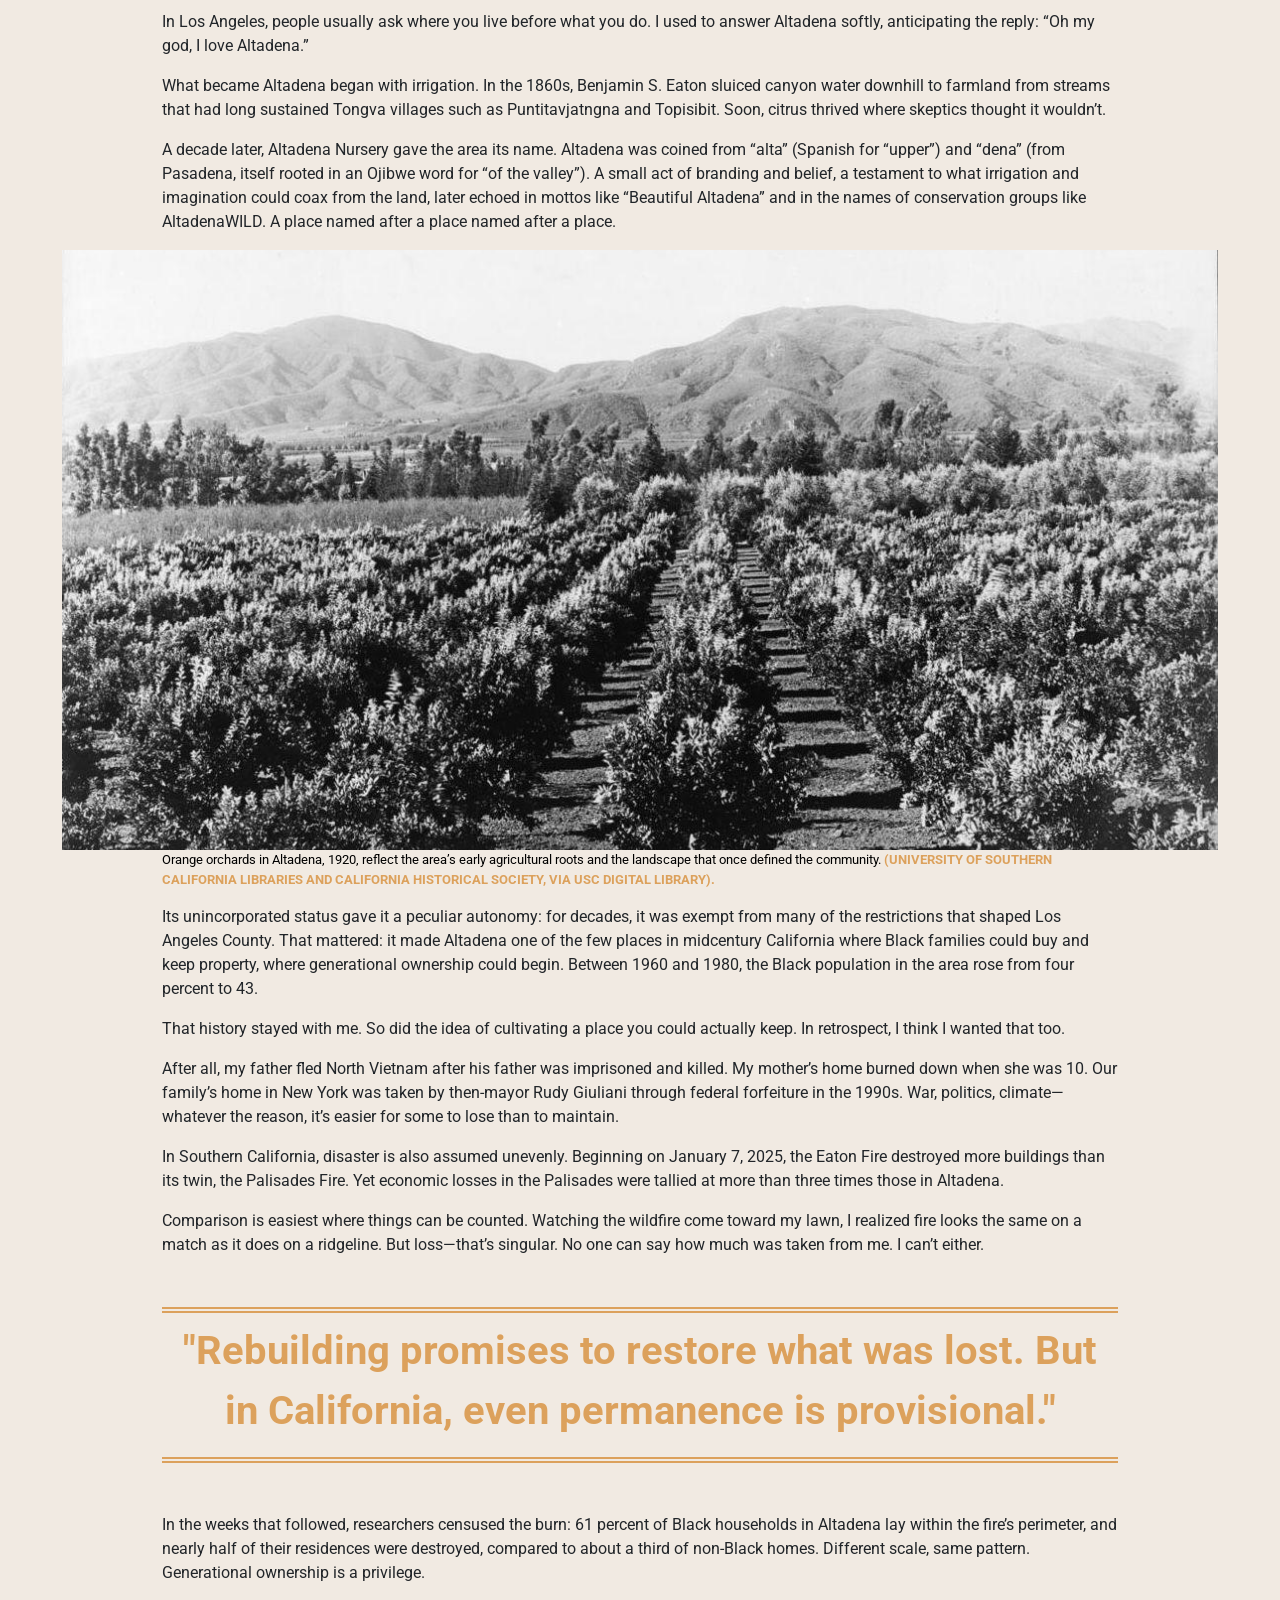
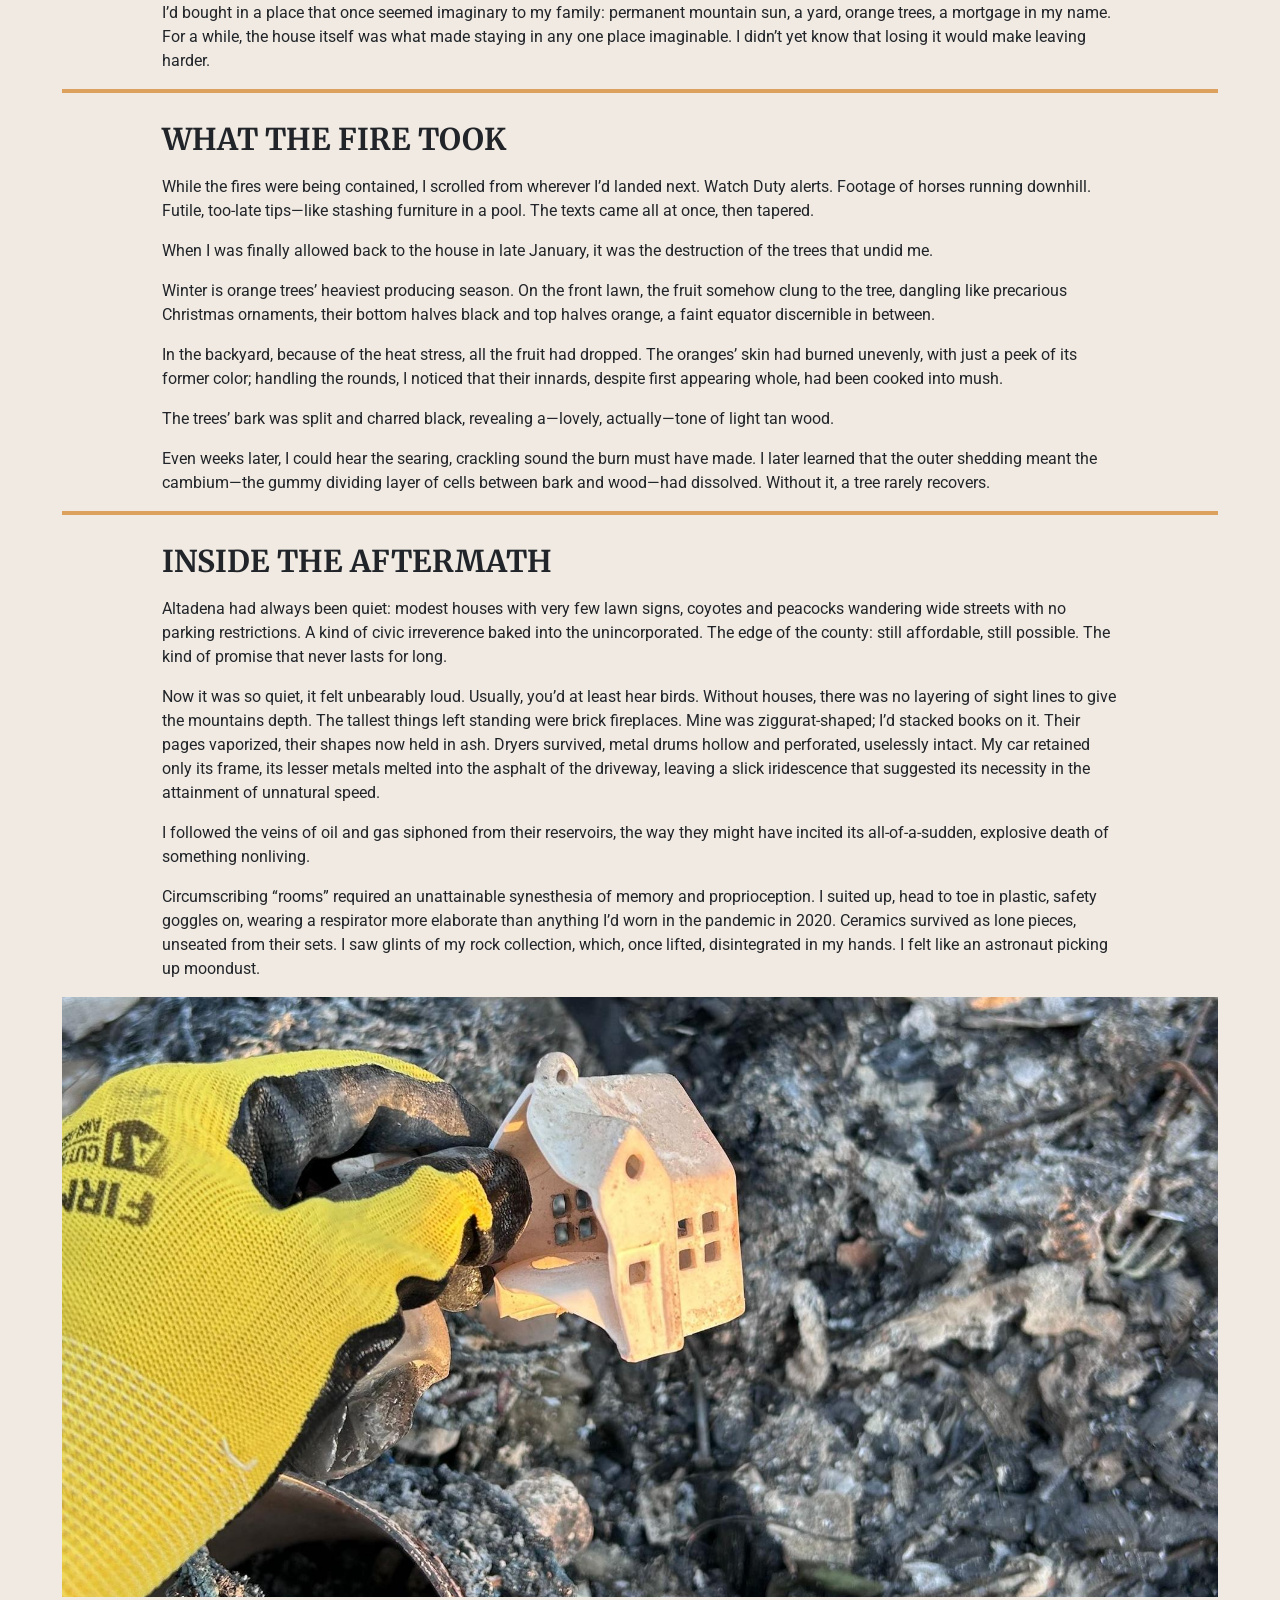
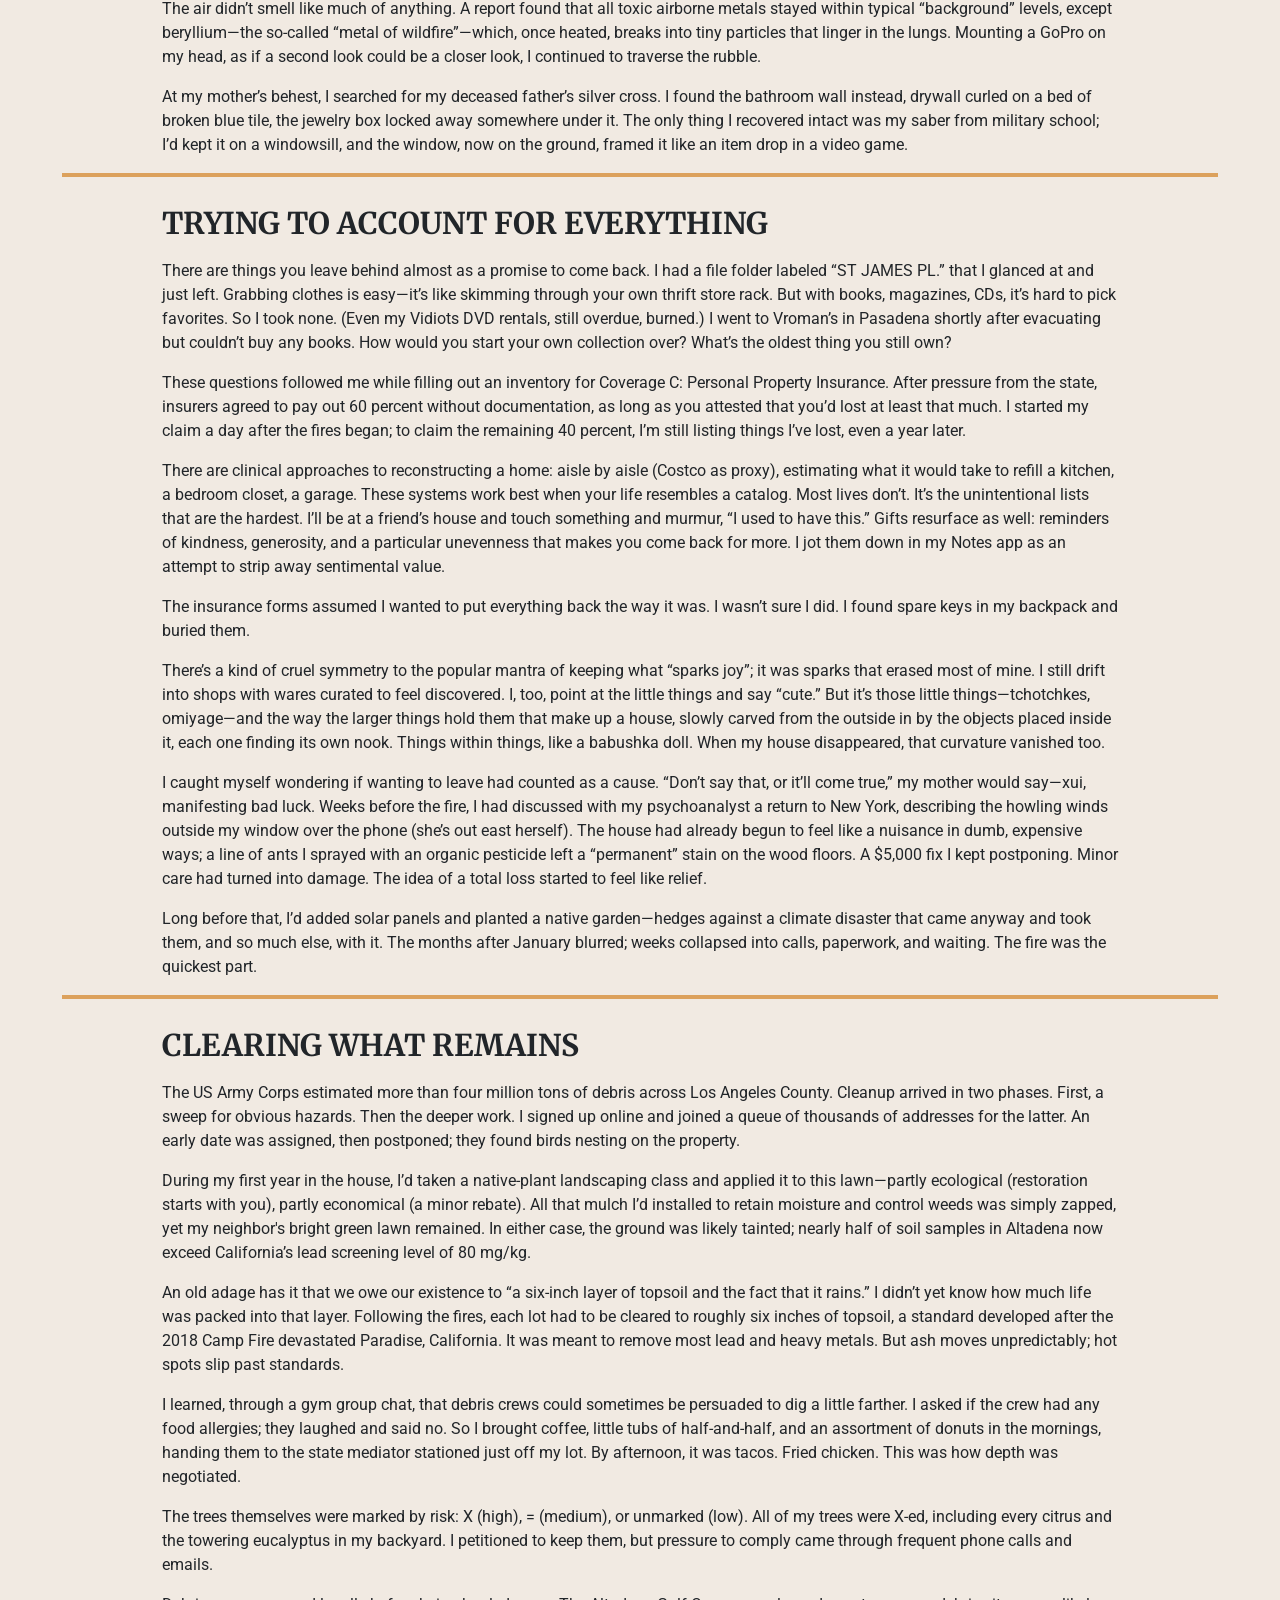
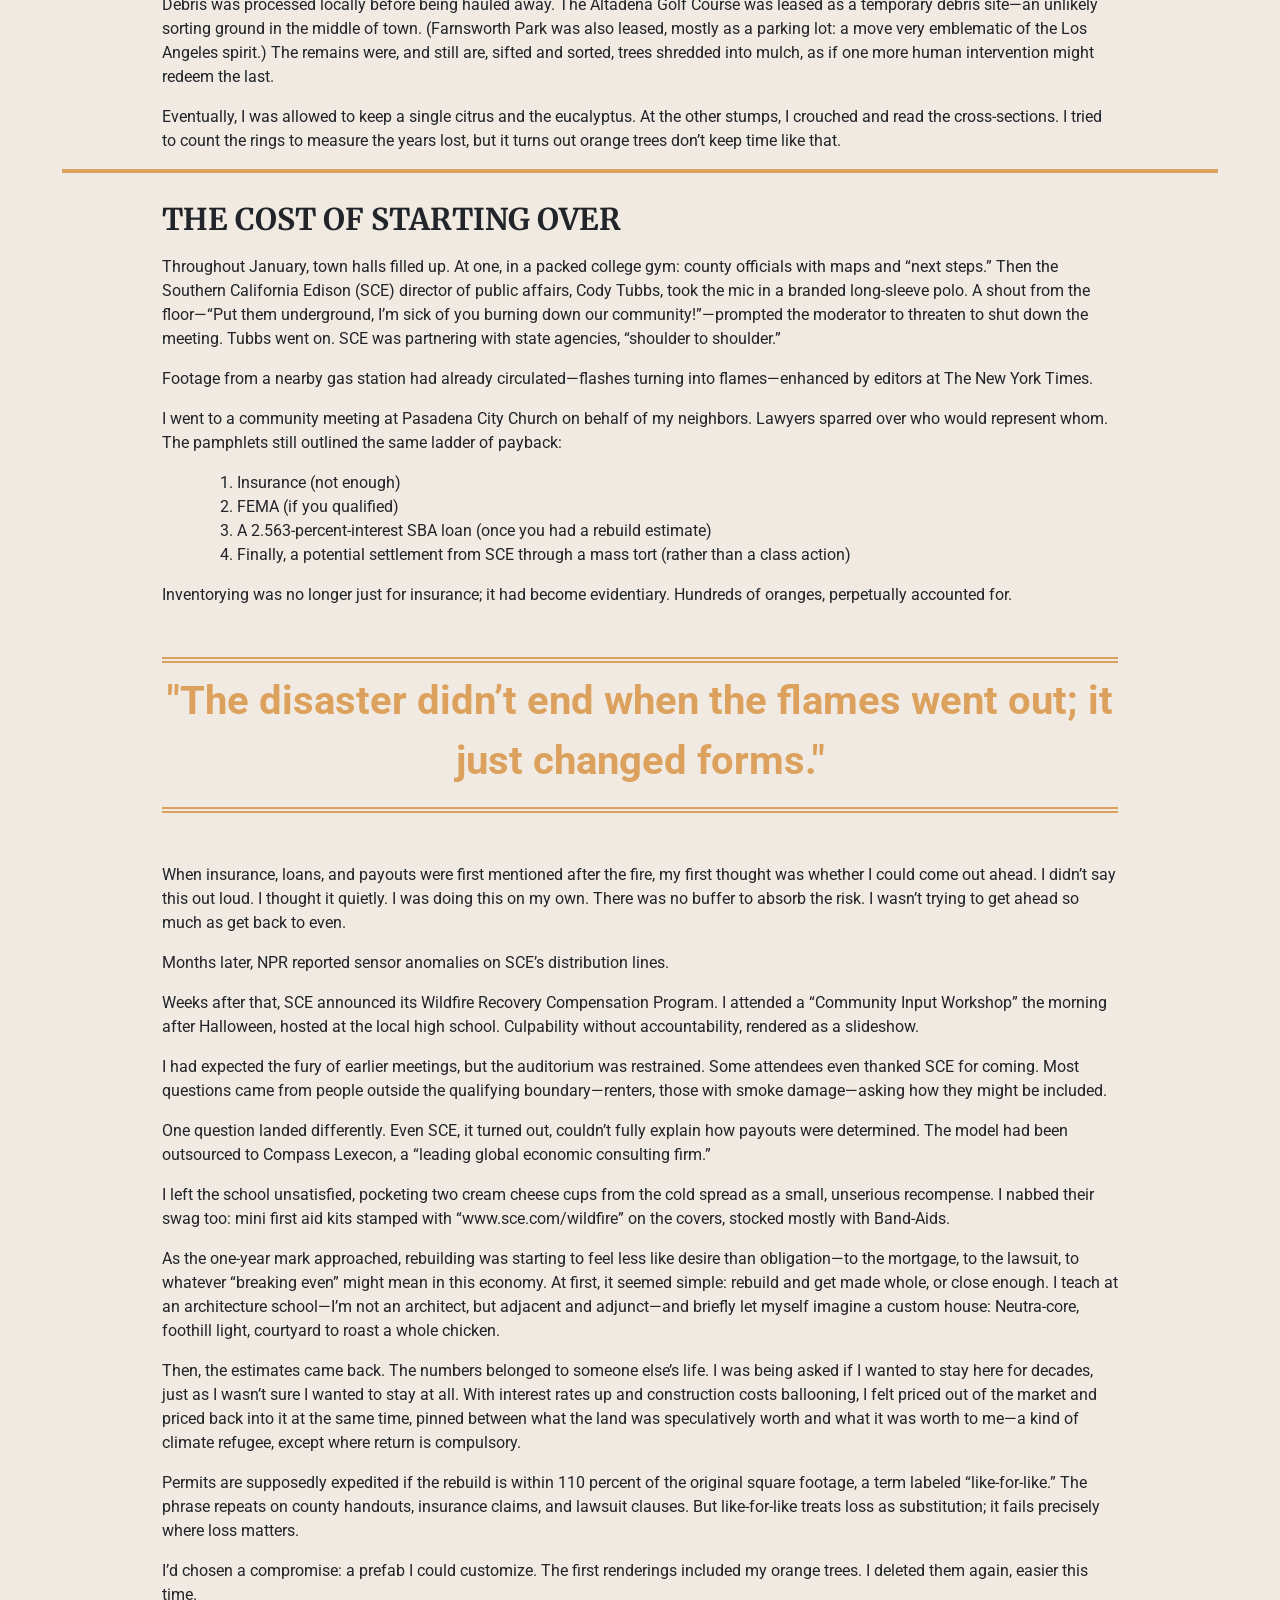
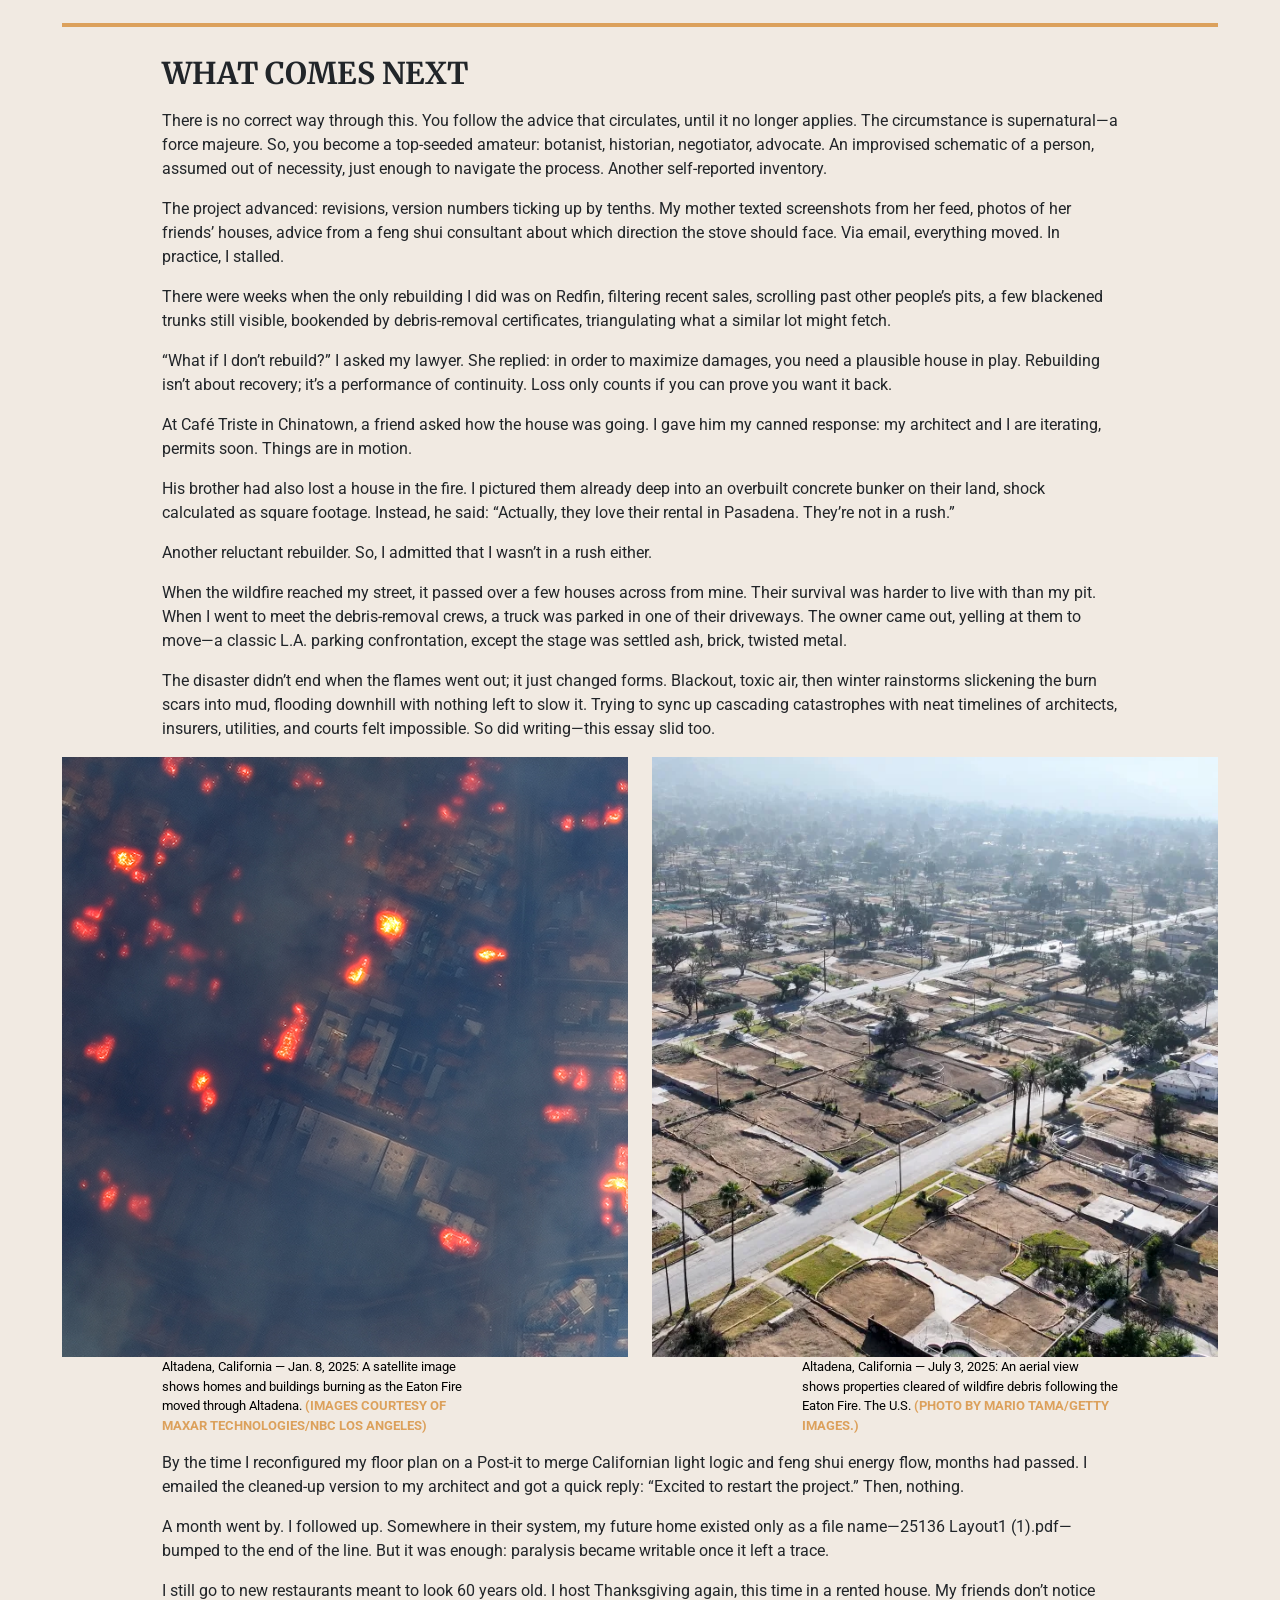
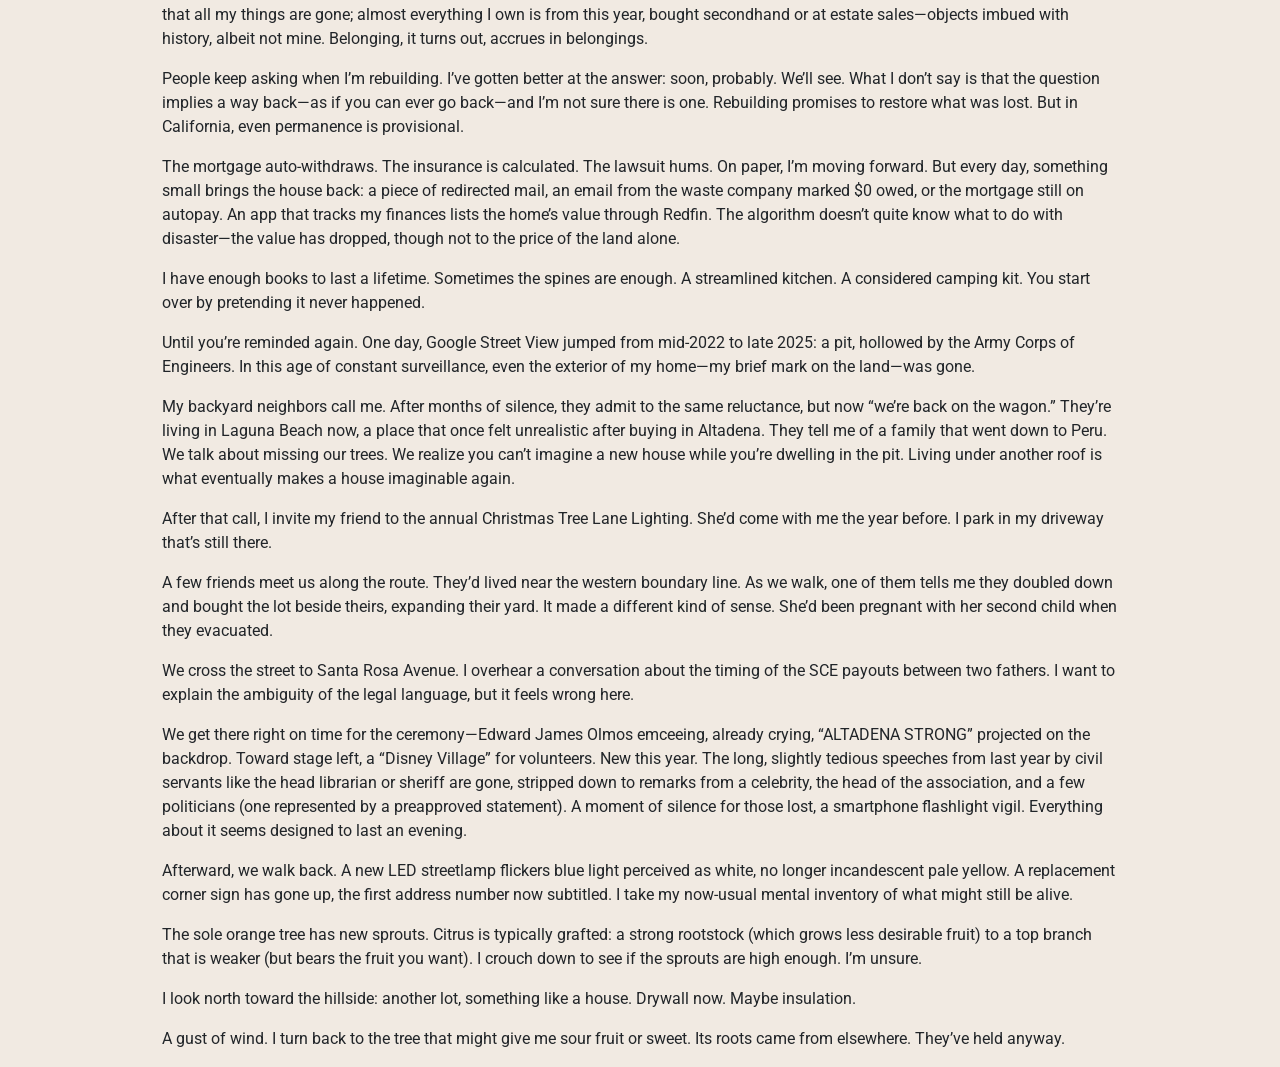
==== commit 6656b15f: "finished final" ====
--- a/final-project/index.html
+++ b/final-project/index.html
@@ -24,9 +24,8 @@
     <body>
         <div class="container-fluid" id="topper">
             <div class="row">
-                <div class="col">
+                <div class="col fullwidth">
                     <img src="orange.trees.jpg" alt="orange trees" />
-                    <p class="caption">Caption here. <span class="credit">Credit.</span></p>
                     <h1>When The Flames Went Out</h1>
                 </div>
             </div>
@@ -36,7 +35,8 @@
             <div class="row">
                 <div class="col">
                     <h2 id="subhead">
-                        Losing home and rebuilding, reluctantly, in the year after Los Angeles’s Eaton Fire.
+                        An author describes losing their home and rebuilding, reluctantly, in the year after Los
+                        Angeles’s Eaton Fire.
                     </h2>
                     <h3>By: Anthony Dinh Tran</h3>
                     <h4>Jan. 25, 2026</h4>
@@ -214,7 +214,6 @@
                         like an astronaut picking up moondust.
                     </p>
                     <img src="holding-house.jpg" alt="holding house" id="house" />
-                    <p class="caption3">Caption here. <span class="credit3">Credit.</span></p>
                     <p>
                         The air didn’t smell like much of anything. A report found that all toxic airborne metals stayed
                         within typical “background” levels, except beryllium—the so-called “metal of wildfire”—which,
@@ -442,6 +441,7 @@
                         need a plausible house in play. Rebuilding isn’t about recovery; it’s a performance of
                         continuity. Loss only counts if you can prove you want it back.
                     </p>
+
                     <div class="flourish-embed flourish-chart" data-src="visualisation/28675796" id="graph">
                         <script src="https://public.flourish.studio/resources/embed.js"></script>
                         <noscript
--- a/final-project/style.css
+++ b/final-project/style.css
@@ -10,11 +10,14 @@
     }
     img {
         width: 100%;
-        height: 750px;
+        height: 600px;
         object-fit: cover;
-        object-position: bottom;
-    }
-
+        object-position: 50% 77%;
+    }
+
+    .fullwidth {
+        padding: 0px;
+    }
     h1 {
         font-family: "Merriweather", serif;
         font-weight: 700;
@@ -96,7 +99,6 @@
         text-transform: uppercase;
         font-weight: bold;
         font-size: 30px;
-        margin-left: 150px;
         padding-bottom: 10px;
         padding-top: 20px;
     }
@@ -124,7 +126,6 @@
         font-family: "Roboto", sans-serif;
         font-weight: bold;
         font-size: 40px;
-        margin-left: 150px;
         text-align: center;
         color: #dca15c;
     }
@@ -146,7 +147,6 @@
         font-family: "Roboto", sans-serif;
         font-weight: bold;
         font-size: 40px;
-        margin-left: 150px;
         text-align: center;
         color: #dca15c;
     }
@@ -167,47 +167,47 @@
         padding-left: 50px;
         padding-right: 50px;
     }
+    .caption4 {
+        color: black;
+        font-family: "Roboto", sans-serif;
+        font-size: small;
+    }
+
+    .credit4 {
+        color: #dca15c;
+        font-family: "Roboto", sans-serif;
+        font-size: small;
+        text-transform: uppercase;
+        font-weight: bold;
+    }
+    #graph {
+        padding-left: 50px;
+        padding-right: 50px;
+    }
+    #splitimage {
+        background-color: #f1eae2;
+    }
+    #content2 {
+        background-color: #f1eae2;
+    }
+    .caption5 {
+        color: black;
+        font-family: "Roboto", sans-serif;
+        font-size: small;
+    }
+
+    .credit5 {
+        color: #dca15c;
+        font-family: "Roboto", sans-serif;
+        font-size: small;
+        text-transform: uppercase;
+        font-weight: bold;
+    }
     #arial {
-        padding-left: 50px;
-    }
-    .caption4 {
-        color: black;
-        font-family: "Roboto", sans-serif;
-        font-size: small;
-    }
-
-    .credit4 {
-        color: #dca15c;
-        font-family: "Roboto", sans-serif;
-        font-size: small;
-        text-transform: uppercase;
-        font-weight: bold;
-    }
-    #graph {
-        padding-left: 50px;
-        padding-right: 50px;
-    }
-    #splitimage {
-        background-color: #f1eae2;
-    }
-    #content2 {
-        background-color: #f1eae2;
-    }
-    .caption5 {
-        color: black;
-        font-family: "Roboto", sans-serif;
-        font-size: small;
-    }
-
-    .credit5 {
-        color: #dca15c;
-        font-family: "Roboto", sans-serif;
-        font-size: small;
-        text-transform: uppercase;
-        font-weight: bold;
+        padding-left: 0px;
     }
     #arial2 {
-        padding-right: 50px;
+        padding-right: 0px;
     }
 }
 
@@ -225,6 +225,12 @@
     }
     ol {
         padding-left: 100px;
+    }
+    #arial {
+        padding-left: 50px;
+    }
+    #arial2 {
+        padding-right: 50px;
     }
 }
 
